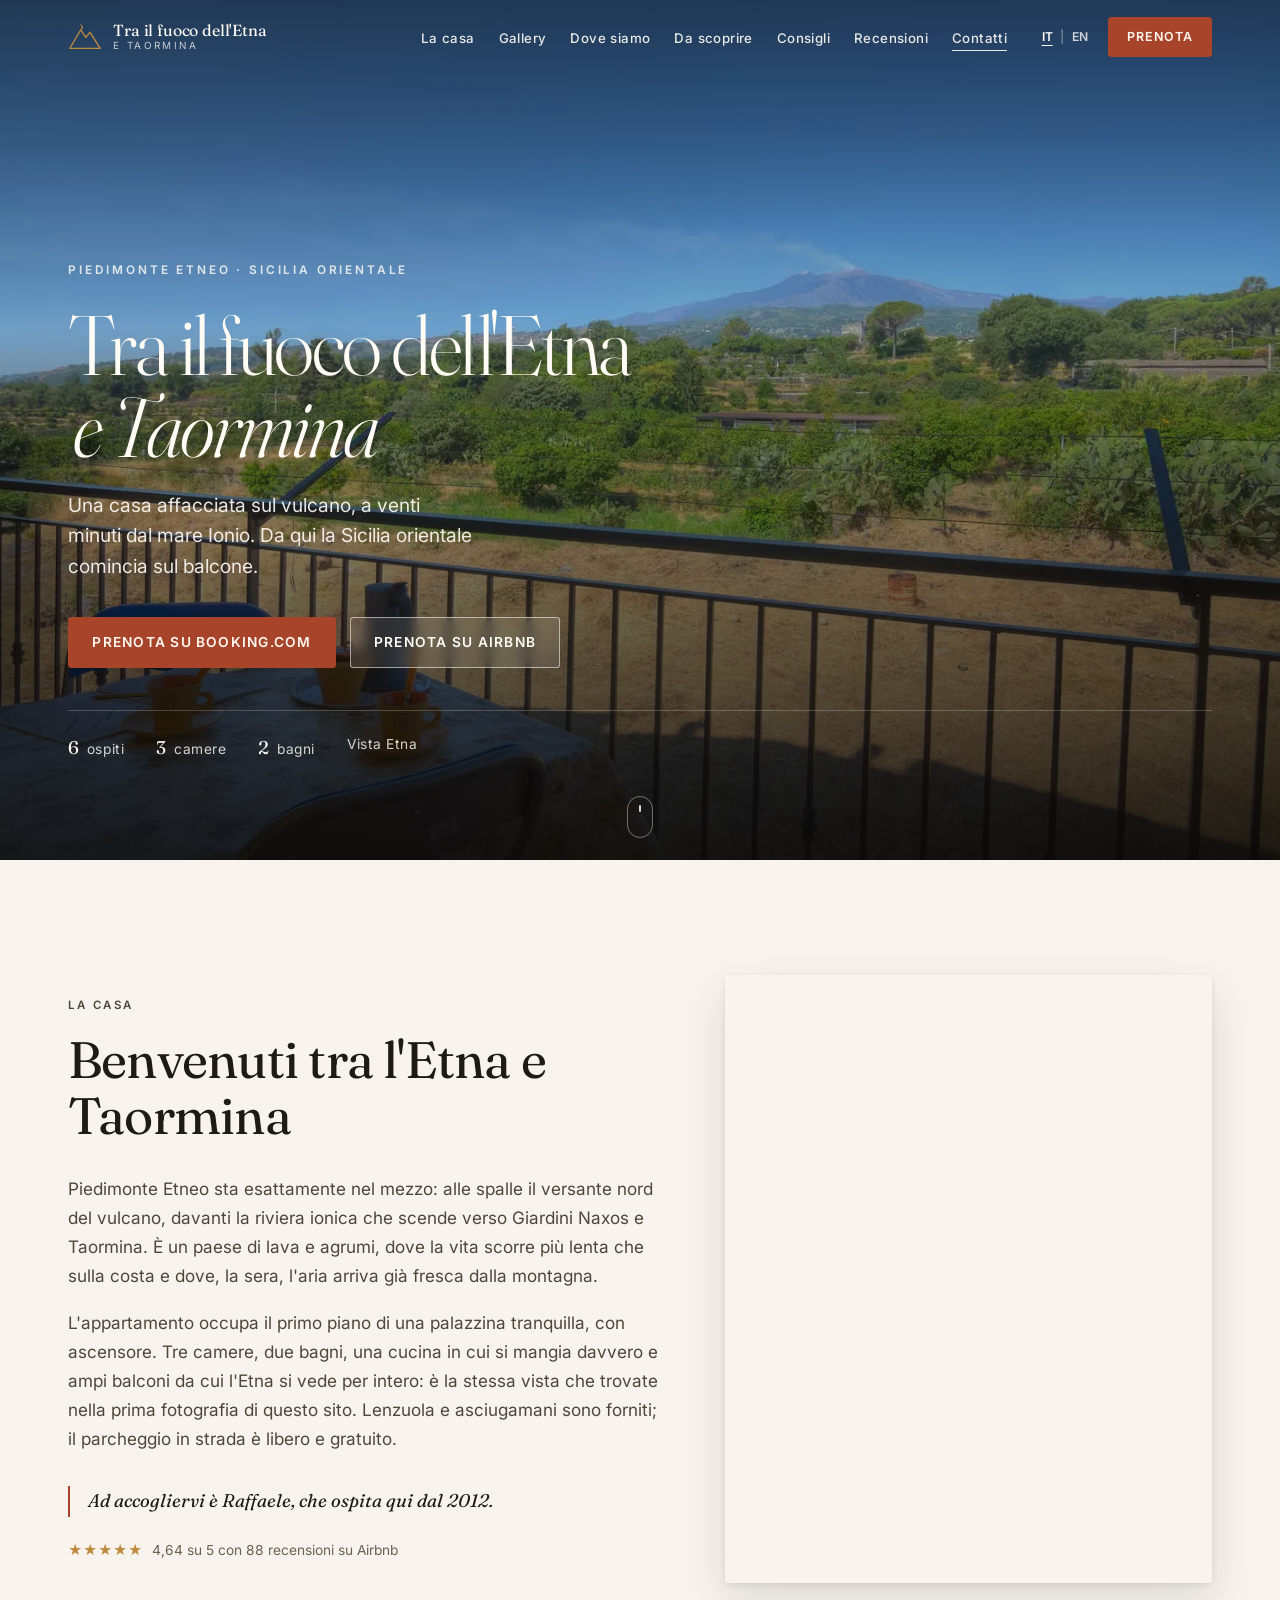
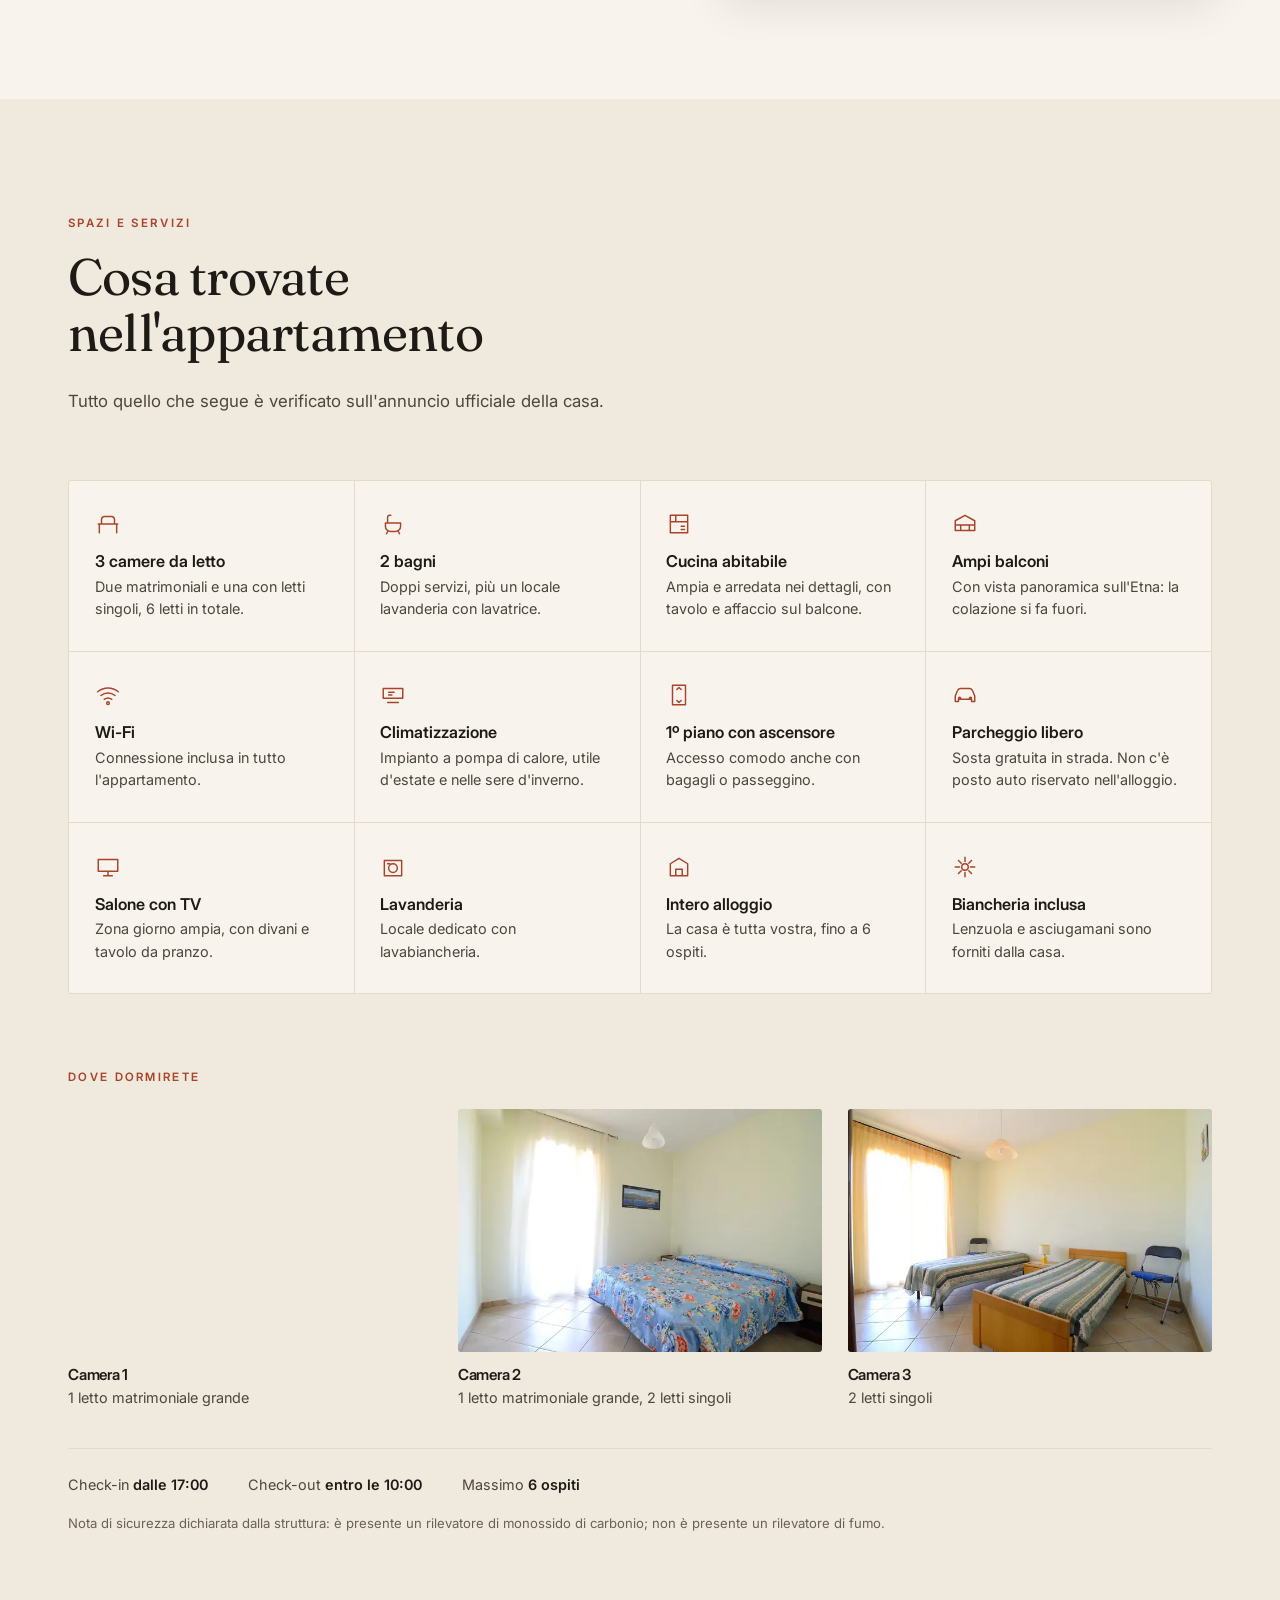
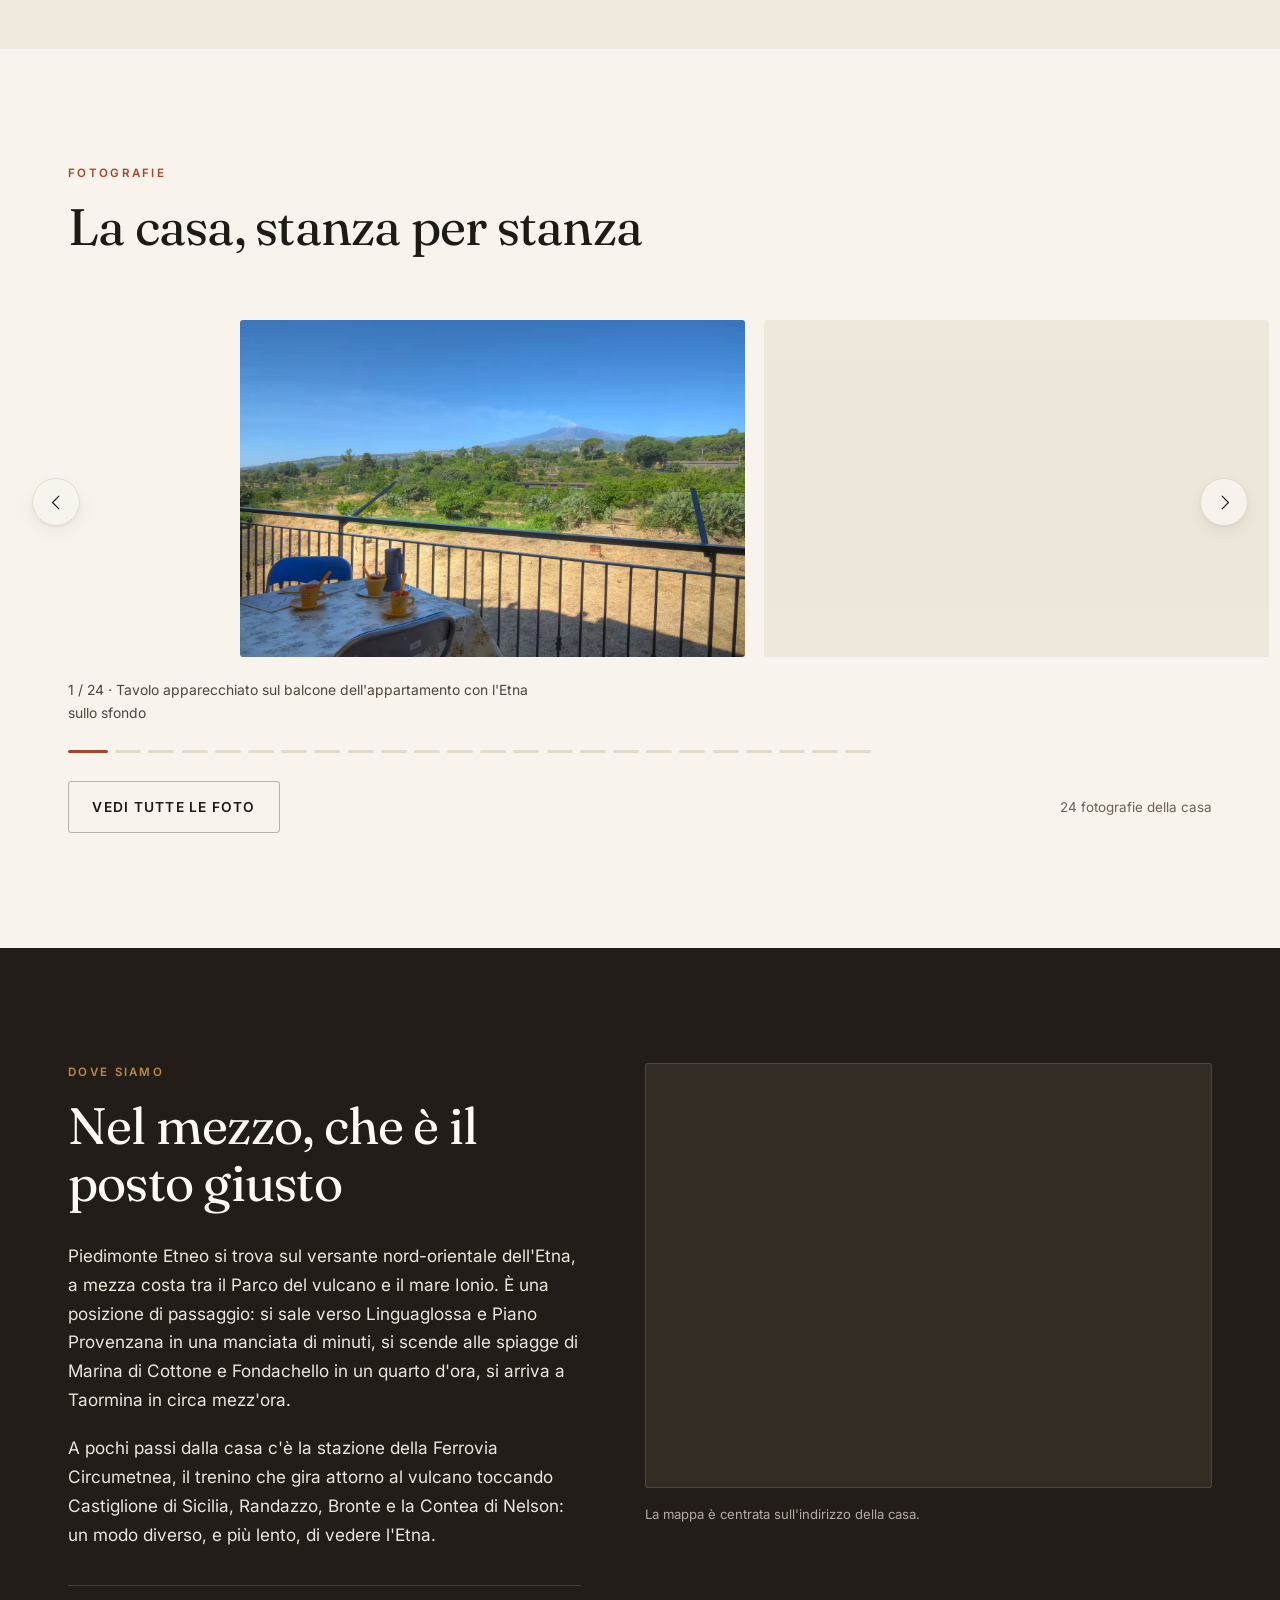
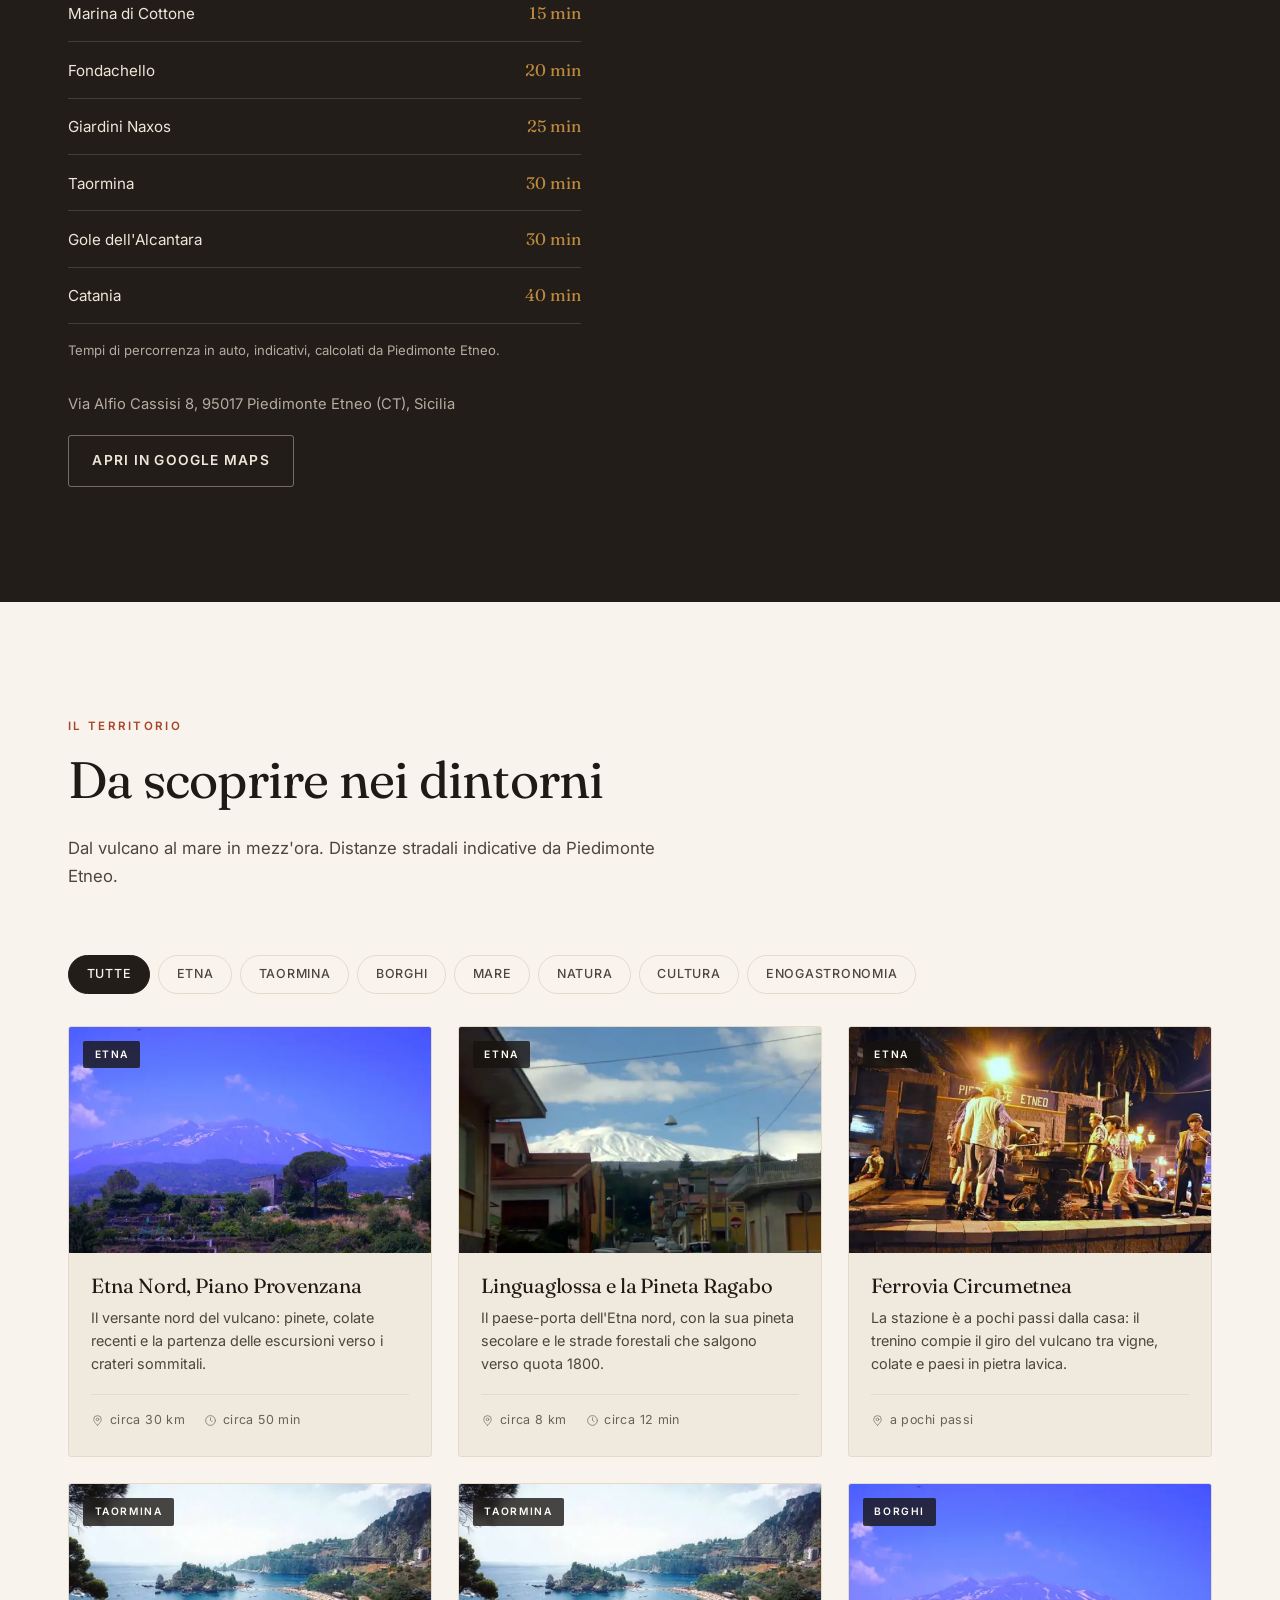
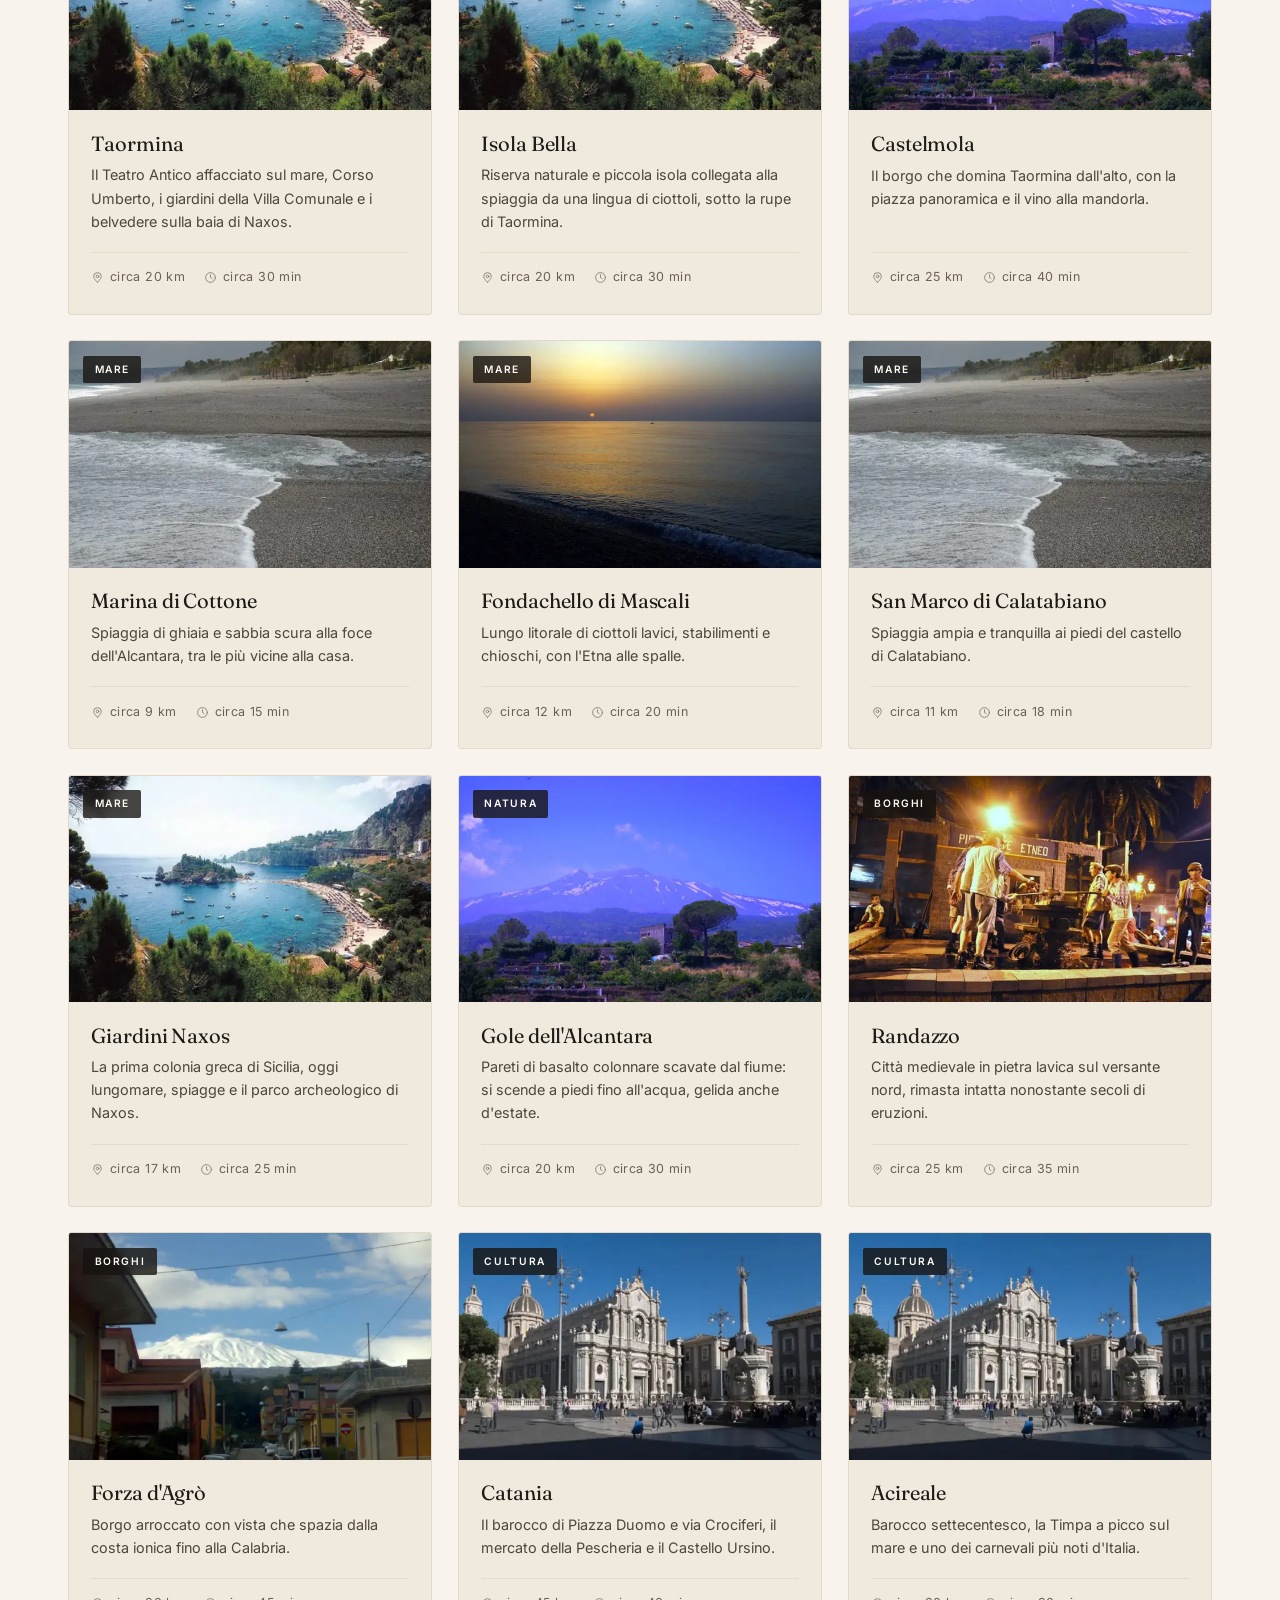
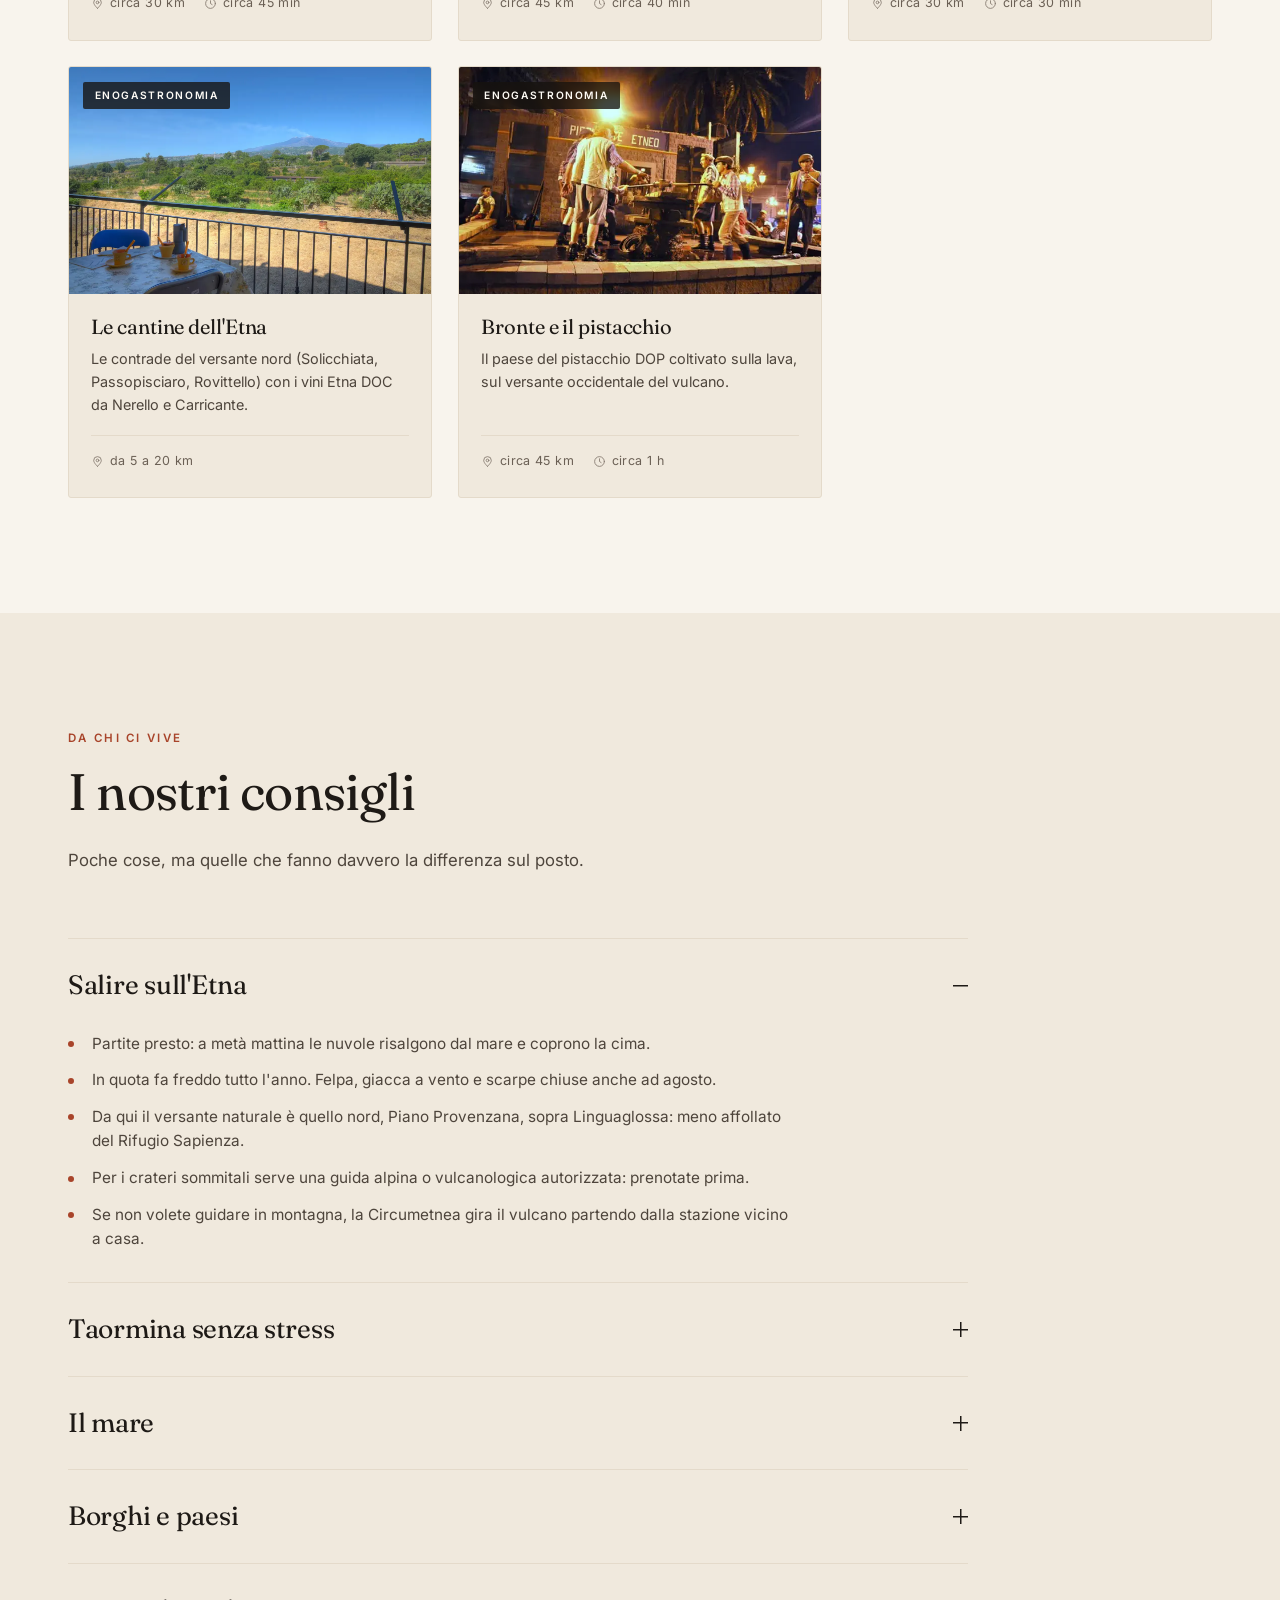
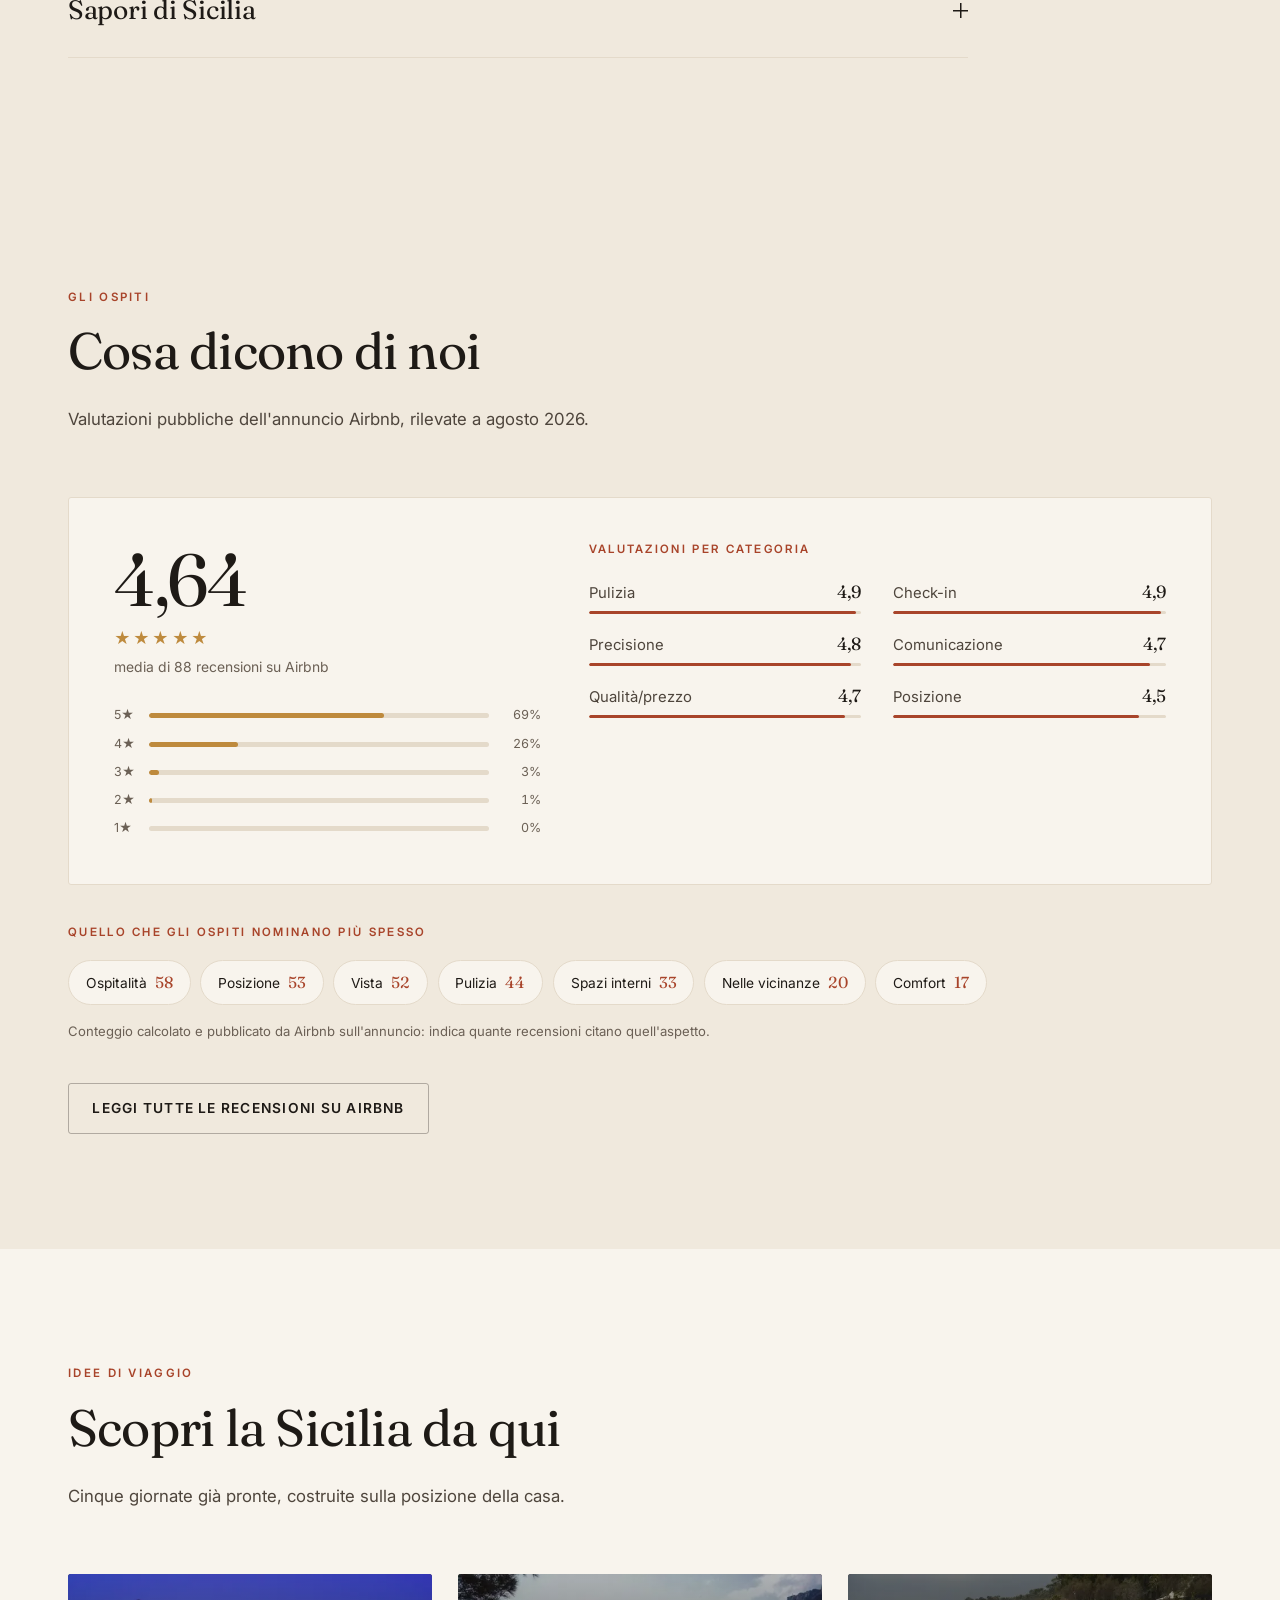
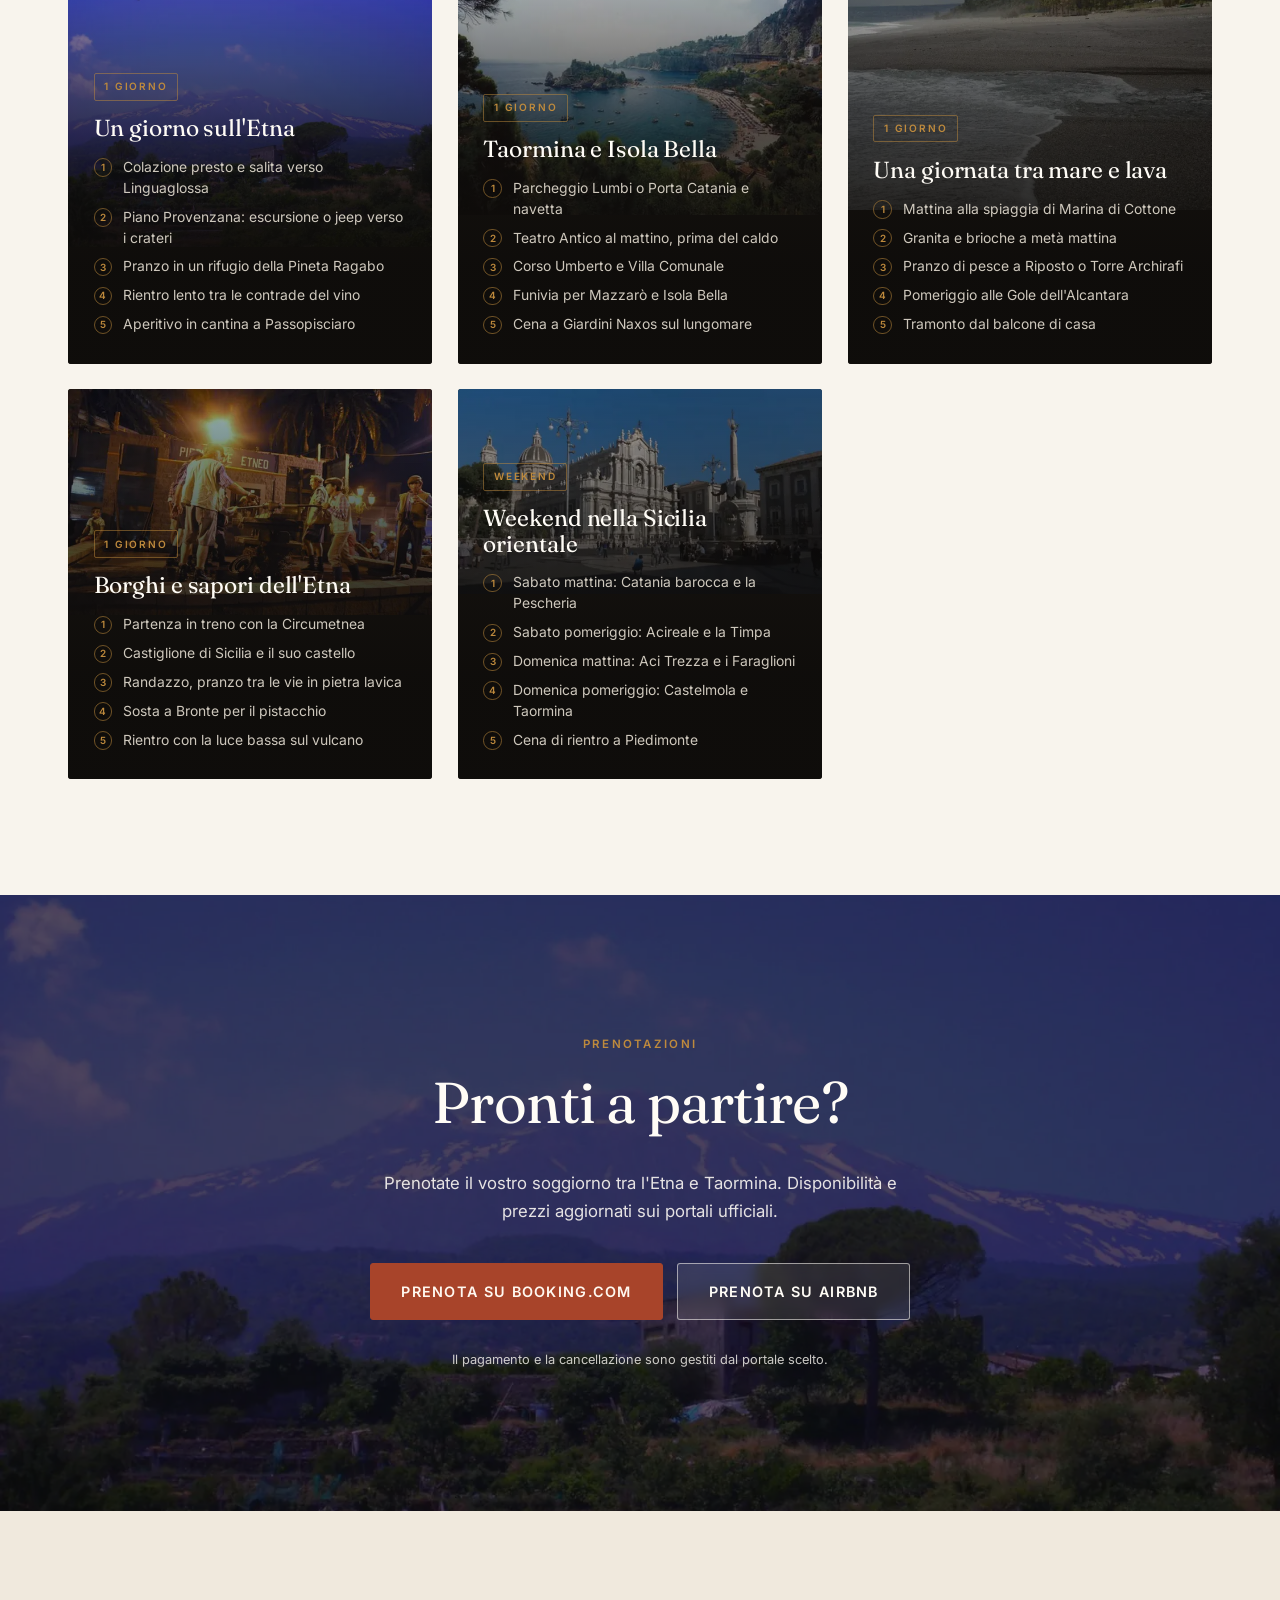
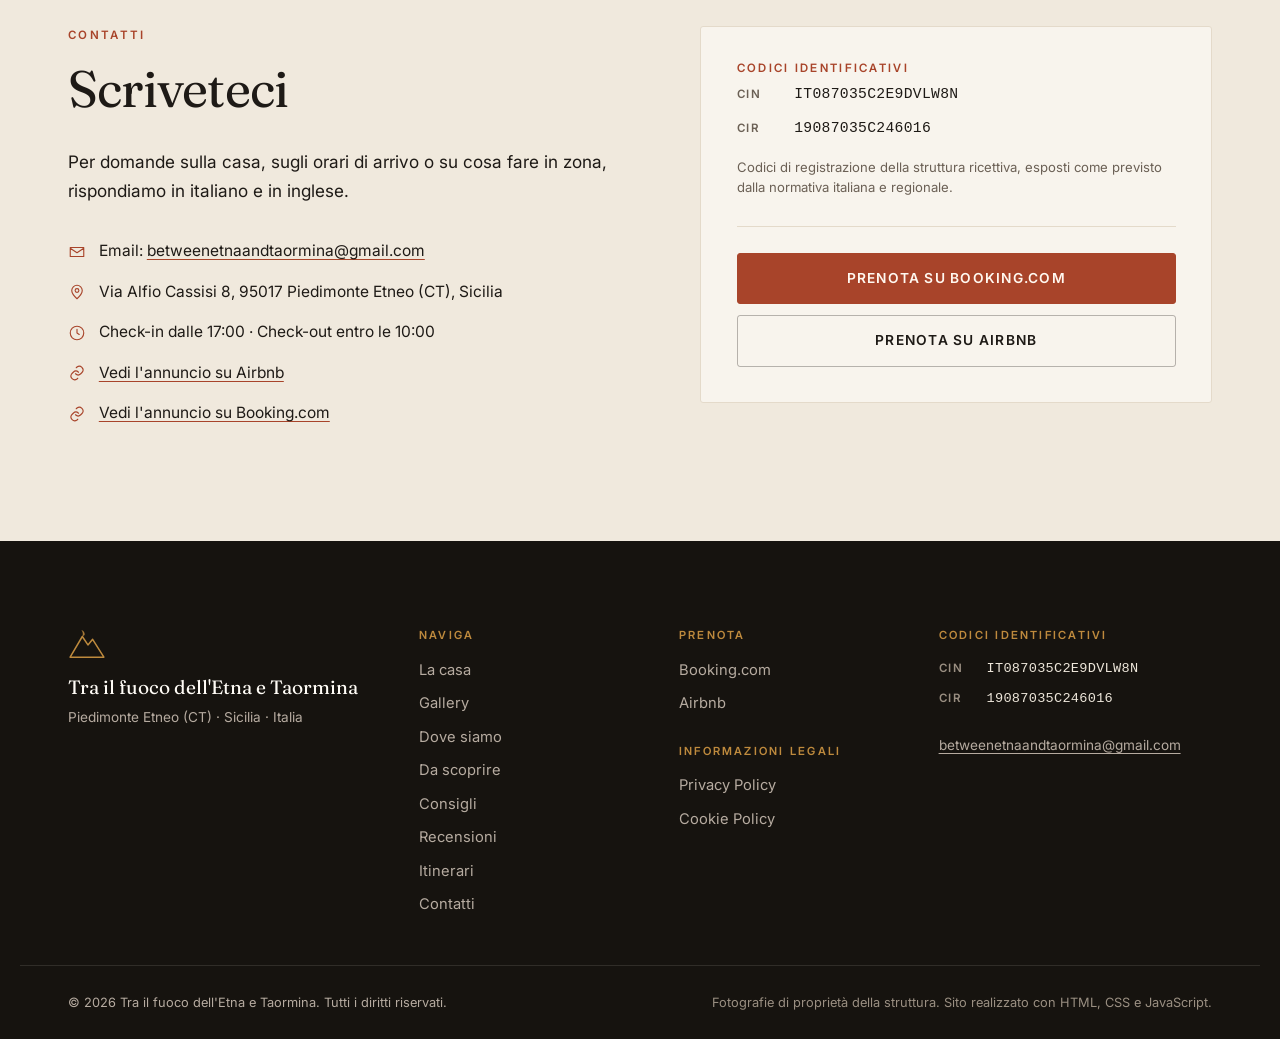
==== index.html @ dd9f7d88 "Primo caricamento del sito" ====
<!DOCTYPE html>
<html lang="it">
<head>
<meta charset="utf-8">
<meta name="viewport" content="width=device-width, initial-scale=1, viewport-fit=cover">

<title>Tra il fuoco dell'Etna e Taormina | Casa vacanze a Piedimonte Etneo, Sicilia</title>
<meta name="description" content="Appartamento per 6 ospiti a Piedimonte Etneo, tra l'Etna e Taormina: 3 camere, 2 bagni, ampi balconi con vista sul vulcano. A pochi chilometri dalle spiagge ioniche e dal Parco dell'Etna.">
<link rel="canonical" href="https://nemoxis.github.io/betweenetnaandtaormina/">
<meta name="theme-color" content="#1B1917">
<meta name="robots" content="index, follow, max-image-preview:large">

<!-- Open Graph -->
<meta property="og:type" content="website">
<meta property="og:locale" content="it_IT">
<meta property="og:locale:alternate" content="en_GB">
<meta property="og:site_name" content="Tra il fuoco dell'Etna e Taormina">
<meta property="og:title" content="Tra il fuoco dell'Etna e Taormina | Casa vacanze in Sicilia">
<meta property="og:description" content="Appartamento per 6 ospiti a Piedimonte Etneo, tra l'Etna e Taormina. Ampi balconi con vista sul vulcano, a pochi chilometri dal mare Ionio.">
<meta property="og:url" content="https://nemoxis.github.io/betweenetnaandtaormina/">
<meta property="og:image" content="https://nemoxis.github.io/betweenetnaandtaormina/assets/images/optimized/balcone-vista-etna-1440.jpg">
<meta property="og:image:width" content="1440">
<meta property="og:image:height" content="954">
<meta property="og:image:alt" content="Tavolo apparecchiato sul balcone della casa con l'Etna sullo sfondo">

<!-- Twitter -->
<meta name="twitter:card" content="summary_large_image">
<meta name="twitter:title" content="Tra il fuoco dell'Etna e Taormina | Casa vacanze in Sicilia">
<meta name="twitter:description" content="Appartamento per 6 ospiti a Piedimonte Etneo, tra l'Etna e Taormina.">
<meta name="twitter:image" content="https://nemoxis.github.io/betweenetnaandtaormina/assets/images/optimized/balcone-vista-etna-1440.jpg">

<link rel="icon" href="assets/icons/favicon.svg" type="image/svg+xml">
<link rel="apple-touch-icon" href="assets/icons/favicon.svg">

<!-- Tipografia -->
<link rel="preconnect" href="https://fonts.googleapis.com">
<link rel="preconnect" href="https://fonts.gstatic.com" crossorigin>
<link rel="stylesheet" href="https://fonts.googleapis.com/css2?family=Fraunces:opsz,wght@9..144,300;9..144,400;9..144,600&family=Inter:wght@300;400;500;600&display=swap" media="print" onload="this.media='all'">
<noscript><link rel="stylesheet" href="https://fonts.googleapis.com/css2?family=Fraunces:opsz,wght@9..144,300;9..144,400;9..144,600&family=Inter:wght@300;400;500;600&display=swap"></noscript>

<link rel="stylesheet" href="css/style.css">

<!-- Immagine hero: caricata per prima, mai in lazy -->
<link rel="preload" as="image"
      href="assets/images/optimized/balcone-vista-etna-1440.webp"
      imagesrcset="assets/images/optimized/balcone-vista-etna-640.webp 640w,
                   assets/images/optimized/balcone-vista-etna-1024.webp 1024w,
                   assets/images/optimized/balcone-vista-etna-1440.webp 1440w"
      imagesizes="100vw" fetchpriority="high">

<!-- Dati strutturati: solo informazioni verificate sull'annuncio ufficiale.
     Se cambi dominio, aggiorna gli URL assoluti qui sotto, il canonical,
     i meta Open Graph, robots.txt e sitemap.xml. -->
<script type="application/ld+json">
{
  "@context": "https://schema.org",
  "@type": "VacationRental",
  "name": "Tra il fuoco dell'Etna e Taormina",
  "description": "Appartamento indipendente al primo piano con ascensore a Piedimonte Etneo, in Sicilia orientale. Tre camere da letto, due bagni, cucina abitabile, lavanderia e ampi balconi con vista sull'Etna. Fino a 6 ospiti.",
  "url": "https://nemoxis.github.io/betweenetnaandtaormina/",
  "identifier": "IT087035C2E9DVLW8N",
  "image": [
    "https://nemoxis.github.io/betweenetnaandtaormina/assets/images/optimized/balcone-vista-etna-1440.jpg",
    "https://nemoxis.github.io/betweenetnaandtaormina/assets/images/optimized/soggiorno-balcone-1440.jpg",
    "https://nemoxis.github.io/betweenetnaandtaormina/assets/images/optimized/cucina-vista-etna-1440.jpg",
    "https://nemoxis.github.io/betweenetnaandtaormina/assets/images/optimized/camera-1-matrimoniale-1440.jpg"
  ],
  "address": {
    "@type": "PostalAddress",
    "streetAddress": "Via Alfio Cassisi 8",
    "addressLocality": "Piedimonte Etneo",
    "postalCode": "95017",
    "addressRegion": "Sicilia",
    "addressCountry": "IT"
  },
  "containedInPlace": { "@type": "Place", "name": "Piedimonte Etneo, Città metropolitana di Catania, Sicilia" },
  "numberOfRooms": 3,
  "numberOfBedrooms": 3,
  "numberOfBathroomsTotal": 2,
  "occupancy": { "@type": "QuantitativeValue", "maxValue": 6, "unitCode": "C62" },
  "petsAllowed": false,
  "amenityFeature": [
    { "@type": "LocationFeatureSpecification", "name": "Wi-Fi", "value": true },
    { "@type": "LocationFeatureSpecification", "name": "Cucina", "value": true },
    { "@type": "LocationFeatureSpecification", "name": "Aria condizionata", "value": true },
    { "@type": "LocationFeatureSpecification", "name": "Lavatrice", "value": true },
    { "@type": "LocationFeatureSpecification", "name": "Ascensore", "value": true },
    { "@type": "LocationFeatureSpecification", "name": "Televisione", "value": true },
    { "@type": "LocationFeatureSpecification", "name": "Parcheggio gratuito in strada", "value": true },
    { "@type": "LocationFeatureSpecification", "name": "Balcone", "value": true }
  ],
  "checkinTime": "17:00",
  "checkoutTime": "10:00",
  "potentialAction": {
    "@type": "ReserveAction",
    "target": {
      "@type": "EntryPoint",
      "urlTemplate": "https://www.airbnb.it/rooms/540027",
      "actionPlatform": ["https://schema.org/DesktopWebPlatform","https://schema.org/MobileWebPlatform"]
    }
  }
}
</script>
</head>

<body>
<a class="skip-link" href="#contenuto" data-i18n="skip">Vai al contenuto</a>

<!-- ══════════════════════════════════════════════════════════ HEADER ══ -->
<header class="site-header" id="header">
  <div class="wrap header-inner">

    <a class="brand" href="#top" aria-label="Tra il fuoco dell'Etna e Taormina, vai all'inizio">
      <svg class="brand-mark" viewBox="0 0 40 32" aria-hidden="true" focusable="false">
        <path d="M2 30 L15 8 L21 17 L26 11 L38 30 Z" fill="none" stroke="currentColor" stroke-width="1.6" stroke-linejoin="round"/>
        <path d="M15 8 q1.5 -4 -1 -7 q4 1.5 3.5 5.5" fill="currentColor" opacity=".85"/>
      </svg>
      <span class="brand-text">
        <span class="brand-line1">Tra il fuoco dell'Etna</span>
        <span class="brand-line2">e Taormina</span>
      </span>
    </a>

    <nav class="nav" id="nav" aria-label="Navigazione principale">
      <ul class="nav-list">
        <li><a href="#casa"      data-i18n="nav.casa">La casa</a></li>
        <li><a href="#gallery"   data-i18n="nav.gallery">Gallery</a></li>
        <li><a href="#dove"      data-i18n="nav.dove">Dove siamo</a></li>
        <li><a href="#scoprire"  data-i18n="nav.scoprire">Da scoprire</a></li>
        <li><a href="#consigli"   data-i18n="nav.consigli">Consigli</a></li>
        <li><a href="#recensioni" data-i18n="nav.recensioni">Recensioni</a></li>
        <!-- Sul menu a tendina del telefono c'è spazio: qui compare anche
             "Itinerari", che sulla barra orizzontale resterebbe troppo stretta. -->
        <li class="nav-extra"><a href="#itinerari" data-i18n="nav.itinerari">Itinerari</a></li>
        <li><a href="#contatti"   data-i18n="nav.contatti">Contatti</a></li>
      </ul>

      <div class="nav-tools">
        <div class="lang" role="group" aria-label="Lingua / Language">
          <button type="button" class="lang-btn is-active" data-lang="it" aria-pressed="true">IT</button>
          <span class="lang-sep" aria-hidden="true">|</span>
          <button type="button" class="lang-btn" data-lang="en" aria-pressed="false">EN</button>
        </div>
        <button type="button" class="btn btn-solid btn-book js-book" data-i18n="cta.prenota">Prenota</button>
      </div>
    </nav>

    <button type="button" class="burger" id="burger" aria-expanded="false" aria-controls="nav">
      <span class="burger-box" aria-hidden="true"><span></span><span></span><span></span></span>
      <span class="sr-only" data-i18n="nav.menu">Apri il menu</span>
    </button>

  </div>
</header>

<main id="contenuto">

<!-- ════════════════════════════════════════════════════════════ HERO ══ -->
<section class="hero" id="top">
  <picture class="hero-media">
    <source type="image/webp"
            srcset="assets/images/optimized/balcone-vista-etna-640.webp 640w,
                    assets/images/optimized/balcone-vista-etna-1024.webp 1024w,
                    assets/images/optimized/balcone-vista-etna-1440.webp 1440w"
            sizes="100vw">
    <img src="assets/images/optimized/balcone-vista-etna-1440.jpg"
         srcset="assets/images/optimized/balcone-vista-etna-640.jpg 640w,
                 assets/images/optimized/balcone-vista-etna-1024.jpg 1024w,
                 assets/images/optimized/balcone-vista-etna-1440.jpg 1440w"
         sizes="100vw" width="1440" height="954" fetchpriority="high" decoding="async"
         alt="Tavolo apparecchiato sul balcone della casa, con la campagna etnea e il cono dell'Etna sullo sfondo">
  </picture>

  <div class="hero-inner wrap">
    <p class="hero-kicker" data-i18n="hero.kicker">Piedimonte Etneo · Sicilia orientale</p>
    <h1 class="hero-title">
      <span class="hero-title-1">Tra il fuoco dell'Etna</span>
      <span class="hero-title-2">e Taormina</span>
    </h1>
    <p class="hero-sub" data-i18n="hero.sub">
      Una casa affacciata sul vulcano, a venti minuti dal mare Ionio.
      Da qui la Sicilia orientale comincia sul balcone.
    </p>

    <div class="hero-actions">
      <a class="btn btn-solid" href="https://www.booking.com/searchresults.it.html?aid=356980&amp;redirected=1&amp;city=-124697&amp;highlighted_hotels=14618275"
         target="_blank" rel="noopener noreferrer" data-i18n="cta.booking">Prenota su Booking.com</a>
      <a class="btn btn-ghost" href="https://www.airbnb.it/rooms/540027"
         target="_blank" rel="noopener noreferrer" data-i18n="cta.airbnb">Prenota su Airbnb</a>
    </div>

    <ul class="hero-facts">
      <li><strong>6</strong> <span data-i18n="facts.ospiti">ospiti</span></li>
      <li><strong>3</strong> <span data-i18n="facts.camere">camere</span></li>
      <li><strong>2</strong> <span data-i18n="facts.bagni">bagni</span></li>
      <li data-i18n="facts.vista">Vista Etna</li>
    </ul>
  </div>

  <a class="hero-scroll" href="#intro" aria-label="Scorri alla presentazione della casa">
    <span aria-hidden="true"></span>
  </a>
</section>

<!-- ═══════════════════════════════════════════════════════════ INTRO ══ -->
<section class="section intro" id="intro">
  <div class="wrap grid-intro">
    <div class="intro-text">
      <p class="eyebrow" data-i18n="intro.eyebrow">La casa</p>
      <h2 data-i18n="intro.h">Benvenuti tra l'Etna e Taormina</h2>
      <p data-i18n="intro.p1">
        Piedimonte Etneo sta esattamente nel mezzo: alle spalle il versante nord del
        vulcano, davanti la riviera ionica che scende verso Giardini Naxos e Taormina.
        È un paese di lava e agrumi, dove la vita scorre più lenta che sulla costa e
        dove, la sera, l'aria arriva già fresca dalla montagna.
      </p>
      <p data-i18n="intro.p2">
        L'appartamento occupa il primo piano di una palazzina tranquilla, con ascensore.
        Tre camere, due bagni, una cucina in cui si mangia davvero e ampi balconi da cui
        l'Etna si vede per intero: è la stessa vista che trovate nella prima fotografia
        di questo sito. Lenzuola e asciugamani sono forniti; il parcheggio in strada è
        libero e gratuito.
      </p>
      <p class="intro-host" id="hostLine">
        Ad accogliervi è Raffaele, che ospita qui dal 2012.
      </p>
      <p class="rating-line" id="ratingLine" hidden></p>
    </div>

    <figure class="intro-figure">
      <picture>
        <source type="image/webp" srcset="assets/images/optimized/soggiorno-balcone-640.webp 640w, assets/images/optimized/soggiorno-balcone-1024.webp 1024w" sizes="(min-width:900px) 42vw, 90vw">
        <img src="assets/images/optimized/soggiorno-balcone-1024.jpg"
             srcset="assets/images/optimized/soggiorno-balcone-640.jpg 640w, assets/images/optimized/soggiorno-balcone-1024.jpg 1024w"
             sizes="(min-width:900px) 42vw, 90vw" width="1024" height="678" loading="lazy" decoding="async"
             alt="Soggiorno luminoso con divani e porta finestra aperta sul balcone">
      </picture>
    </figure>
  </div>
</section>

<!-- ════════════════════════════════════════════════════════ LA CASA ══ -->
<section class="section section-alt" id="casa">
  <div class="wrap">
    <header class="section-head">
      <p class="eyebrow" data-i18n="casa.eyebrow">Spazi e servizi</p>
      <h2 data-i18n="casa.h">Cosa trovate nell'appartamento</h2>
      <p class="section-lead" data-i18n="casa.lead">
        Tutto quello che segue è verificato sull'annuncio ufficiale della casa.
      </p>
    </header>

    <ul class="features" role="list">
      <li class="feature">
        <svg viewBox="0 0 24 24" aria-hidden="true"><path d="M4 20v-8m16 8v-8M3 12h18M6 12V8a3 3 0 0 1 3-3h6a3 3 0 0 1 3 3v4"/></svg>
        <h3 data-i18n="f.camere.t">3 camere da letto</h3>
        <p data-i18n="f.camere.d">Due matrimoniali e una con letti singoli, 6 letti in totale.</p>
      </li>
      <li class="feature">
        <svg viewBox="0 0 24 24" aria-hidden="true"><path d="M5 11h14v3a5 5 0 0 1-5 5h-4a5 5 0 0 1-5-5v-3ZM7 11V6a2 2 0 0 1 2-2h1M17 19l1 2M7 19l-1 2"/></svg>
        <h3 data-i18n="f.bagni.t">2 bagni</h3>
        <p data-i18n="f.bagni.d">Doppi servizi, più un locale lavanderia con lavatrice.</p>
      </li>
      <li class="feature">
        <svg viewBox="0 0 24 24" aria-hidden="true"><path d="M4 4h16v16H4zM4 10h16M9 4v6M14 14h3M14 17h3"/></svg>
        <h3 data-i18n="f.cucina.t">Cucina abitabile</h3>
        <p data-i18n="f.cucina.d">Ampia e arredata nei dettagli, con tavolo e affaccio sul balcone.</p>
      </li>
      <li class="feature">
        <svg viewBox="0 0 24 24" aria-hidden="true"><path d="M3 18h18M3 18V9l9-5 9 5v9M8 18v-5h8v5M3 13h18"/></svg>
        <h3 data-i18n="f.balconi.t">Ampi balconi</h3>
        <p data-i18n="f.balconi.d">Con vista panoramica sull'Etna: la colazione si fa fuori.</p>
      </li>
      <li class="feature">
        <svg viewBox="0 0 24 24" aria-hidden="true"><path d="M2.5 9a15 15 0 0 1 19 0M5.5 12.5a10.5 10.5 0 0 1 13 0M8.5 16a6 6 0 0 1 7 0"/><circle cx="12" cy="19.5" r="1.2"/></svg>
        <h3 data-i18n="f.wifi.t">Wi-Fi</h3>
        <p data-i18n="f.wifi.d">Connessione inclusa in tutto l'appartamento.</p>
      </li>
      <li class="feature">
        <svg viewBox="0 0 24 24" aria-hidden="true"><path d="M3 6h18v9H3zM7 19h10M8 9.5h5M8 12h3"/></svg>
        <h3 data-i18n="f.clima.t">Climatizzazione</h3>
        <p data-i18n="f.clima.d">Impianto a pompa di calore, utile d'estate e nelle sere d'inverno.</p>
      </li>
      <li class="feature">
        <svg viewBox="0 0 24 24" aria-hidden="true"><path d="M6 3h12v18H6zM10 7l2-2 2 2M10 17l2 2 2-2"/></svg>
        <h3 data-i18n="f.ascensore.t">1º piano con ascensore</h3>
        <p data-i18n="f.ascensore.d">Accesso comodo anche con bagagli o passeggino.</p>
      </li>
      <li class="feature">
        <svg viewBox="0 0 24 24" aria-hidden="true"><path d="M3 13l2-5a3 3 0 0 1 3-2h8a3 3 0 0 1 3 2l2 5v5h-3v-2H6v2H3z"/><circle cx="7" cy="15" r="1"/><circle cx="17" cy="15" r="1"/></svg>
        <h3 data-i18n="f.parcheggio.t">Parcheggio libero</h3>
        <p data-i18n="f.parcheggio.d">Sosta gratuita in strada. Non c'è posto auto riservato nell'alloggio.</p>
      </li>
      <li class="feature">
        <svg viewBox="0 0 24 24" aria-hidden="true"><path d="M3 5h18v11H3zM8 20h8M12 16v4"/></svg>
        <h3 data-i18n="f.tv.t">Salone con TV</h3>
        <p data-i18n="f.tv.d">Zona giorno ampia, con divani e tavolo da pranzo.</p>
      </li>
      <li class="feature">
        <svg viewBox="0 0 24 24" aria-hidden="true"><path d="M4 6h16v14H4z"/><circle cx="12" cy="13" r="4"/><path d="M7 9h2"/></svg>
        <h3 data-i18n="f.lavatrice.t">Lavanderia</h3>
        <p data-i18n="f.lavatrice.d">Locale dedicato con lavabiancheria.</p>
      </li>
      <li class="feature">
        <svg viewBox="0 0 24 24" aria-hidden="true"><path d="M4 20V9l8-5 8 5v11zM9 20v-6h6v6"/></svg>
        <h3 data-i18n="f.intero.t">Intero alloggio</h3>
        <p data-i18n="f.intero.d">La casa è tutta vostra, fino a 6 ospiti.</p>
      </li>
      <li class="feature">
        <svg viewBox="0 0 24 24" aria-hidden="true"><path d="M12 3v4M12 17v4M3 12h4M17 12h4M6 6l2.5 2.5M15.5 15.5 18 18M18 6l-2.5 2.5M8.5 15.5 6 18"/><circle cx="12" cy="12" r="3"/></svg>
        <h3 data-i18n="f.biancheria.t">Biancheria inclusa</h3>
        <p data-i18n="f.biancheria.d">Lenzuola e asciugamani sono forniti dalla casa.</p>
      </li>
    </ul>

    <div class="rooms">
      <h3 class="rooms-h" data-i18n="casa.dormire">Dove dormirete</h3>
      <div class="rooms-grid">
        <article class="room">
          <picture>
            <source type="image/webp" srcset="assets/images/optimized/camera-1-matrimoniale-640.webp 640w, assets/images/optimized/camera-1-matrimoniale-1024.webp 1024w" sizes="(min-width:800px) 30vw, 88vw">
            <img src="assets/images/optimized/camera-1-matrimoniale-1024.jpg" srcset="assets/images/optimized/camera-1-matrimoniale-640.jpg 640w, assets/images/optimized/camera-1-matrimoniale-1024.jpg 1024w" sizes="(min-width:800px) 30vw, 88vw" width="1024" height="678" loading="lazy" decoding="async" alt="Prima camera da letto matrimoniale con tende chiare">
          </picture>
          <h4 data-i18n="room.1.t">Camera 1</h4>
          <p data-i18n="room.1.d">1 letto matrimoniale grande</p>
        </article>
        <article class="room">
          <picture>
            <source type="image/webp" srcset="assets/images/optimized/camera-2-matrimoniale-640.webp 640w, assets/images/optimized/camera-2-matrimoniale-1024.webp 1024w" sizes="(min-width:800px) 30vw, 88vw">
            <img src="assets/images/optimized/camera-2-matrimoniale-1024.jpg" srcset="assets/images/optimized/camera-2-matrimoniale-640.jpg 640w, assets/images/optimized/camera-2-matrimoniale-1024.jpg 1024w" sizes="(min-width:800px) 30vw, 88vw" width="1024" height="678" loading="lazy" decoding="async" alt="Seconda camera da letto matrimoniale con grande finestra">
          </picture>
          <h4 data-i18n="room.2.t">Camera 2</h4>
          <p data-i18n="room.2.d">1 letto matrimoniale grande, 2 letti singoli</p>
        </article>
        <article class="room">
          <picture>
            <source type="image/webp" srcset="assets/images/optimized/camera-3-letti-singoli-640.webp 640w, assets/images/optimized/camera-3-letti-singoli-1024.webp 1024w" sizes="(min-width:800px) 30vw, 88vw">
            <img src="assets/images/optimized/camera-3-letti-singoli-1024.jpg" srcset="assets/images/optimized/camera-3-letti-singoli-640.jpg 640w, assets/images/optimized/camera-3-letti-singoli-1024.jpg 1024w" sizes="(min-width:800px) 30vw, 88vw" width="1024" height="678" loading="lazy" decoding="async" alt="Terza camera con due letti singoli">
          </picture>
          <h4 data-i18n="room.3.t">Camera 3</h4>
          <p data-i18n="room.3.d">2 letti singoli</p>
        </article>
      </div>

      <ul class="stay-notes" role="list">
        <li><span data-i18n="stay.checkin">Check-in</span> <strong>dalle 17:00</strong></li>
        <li><span data-i18n="stay.checkout">Check-out</span> <strong>entro le 10:00</strong></li>
        <li><span data-i18n="stay.max">Massimo</span> <strong>6 <span data-i18n="facts.ospiti">ospiti</span></strong></li>
      </ul>
      <p class="micro-note" data-i18n="casa.nota">
        Nota di sicurezza dichiarata dalla struttura: è presente un rilevatore di monossido
        di carbonio; non è presente un rilevatore di fumo.
      </p>
    </div>
  </div>
</section>

<!-- ═════════════════════════════════════════════════════════ GALLERY ══ -->
<section class="section" id="gallery">
  <div class="wrap">
    <header class="section-head">
      <p class="eyebrow" data-i18n="gal.eyebrow">Fotografie</p>
      <h2 data-i18n="gal.h">La casa, stanza per stanza</h2>
    </header>
  </div>

  <!-- carosello -->
  <div class="carousel" id="carousel" role="group" aria-roledescription="carosello" aria-label="Fotografie dell'appartamento">
    <div class="carousel-viewport" id="carViewport" tabindex="0" aria-live="polite">
      <ul class="carousel-track" id="carTrack" role="list"><!-- generato da main.js --></ul>
    </div>

    <button type="button" class="car-nav car-prev" id="carPrev">
      <svg viewBox="0 0 24 24" aria-hidden="true"><path d="M15 4 7 12l8 8"/></svg>
      <span class="sr-only" data-i18n="gal.prev">Foto precedente</span>
    </button>
    <button type="button" class="car-nav car-next" id="carNext">
      <svg viewBox="0 0 24 24" aria-hidden="true"><path d="M9 4l8 8-8 8"/></svg>
      <span class="sr-only" data-i18n="gal.next">Foto successiva</span>
    </button>

    <div class="car-bar wrap">
      <p class="car-caption" id="carCaption"></p>
      <div class="car-dots" id="carDots" role="tablist" aria-label="Scegli la fotografia"></div>
    </div>
  </div>

  <div class="wrap gal-actions">
    <button type="button" class="btn btn-outline" id="openAll" aria-expanded="false" aria-controls="galGrid" data-i18n="gal.all">Vedi tutte le foto</button>
    <p class="gal-count" id="galCount"></p>
  </div>

  <!-- griglia completa -->
  <div class="wrap gal-full" id="galGrid" hidden>
    <div class="gal-filters" role="tablist" aria-label="Filtra le fotografie" id="galFilters"></div>
    <div class="masonry" id="masonry"><!-- generato da main.js --></div>
  </div>
</section>

<!-- ══════════════════════════════════════════════════════ DOVE SIAMO ══ -->
<section class="section section-dark" id="dove">
  <div class="wrap grid-dove">
    <div class="dove-text">
      <p class="eyebrow" data-i18n="dove.eyebrow">Dove siamo</p>
      <h2 data-i18n="dove.h">Nel mezzo, che è il posto giusto</h2>
      <p data-i18n="dove.p1">
        Piedimonte Etneo si trova sul versante nord-orientale dell'Etna, a mezza costa
        tra il Parco del vulcano e il mare Ionio. È una posizione di passaggio: si sale
        verso Linguaglossa e Piano Provenzana in una manciata di minuti, si scende alle
        spiagge di Marina di Cottone e Fondachello in un quarto d'ora, si arriva a
        Taormina in circa mezz'ora.
      </p>
      <p data-i18n="dove.p2">
        A pochi passi dalla casa c'è la stazione della Ferrovia Circumetnea, il trenino
        che gira attorno al vulcano toccando Castiglione di Sicilia, Randazzo, Bronte e
        la Contea di Nelson: un modo diverso, e più lento, di vedere l'Etna.
      </p>

      <ul class="dist-list" role="list">
        <li><span>Marina di Cottone</span><b data-i18n="d.15">15 min</b></li>
        <li><span>Fondachello</span><b data-i18n="d.20">20 min</b></li>
        <li><span>Giardini Naxos</span><b data-i18n="d.25">25 min</b></li>
        <li><span>Taormina</span><b data-i18n="d.30">30 min</b></li>
        <li><span>Gole dell'Alcantara</span><b data-i18n="d.30b">30 min</b></li>
        <li><span>Catania</span><b data-i18n="d.40">40 min</b></li>
      </ul>
      <p class="micro-note" data-i18n="dove.nota">
        Tempi di percorrenza in auto, indicativi, calcolati da Piedimonte Etneo.
      </p>

      <p class="addr" id="addrLine"></p>
      <a class="btn btn-outline btn-light" id="mapsLink" href="#" target="_blank" rel="noopener noreferrer" data-i18n="dove.apri">Apri in Google Maps</a>
    </div>

    <div class="dove-map">
      <!-- La mappa viene inserita da main.js all'apertura della pagina. -->
      <div class="map-frame" id="mapFrame"></div>
      <p class="micro-note" id="mapNote"></p>
    </div>
  </div>
</section>

<!-- ═══════════════════════════════════════════════════════ SCOPRIRE ══ -->
<section class="section" id="scoprire">
  <div class="wrap">
    <header class="section-head">
      <p class="eyebrow" data-i18n="poi.eyebrow">Il territorio</p>
      <h2 data-i18n="poi.h">Da scoprire nei dintorni</h2>
      <p class="section-lead" data-i18n="poi.lead">
        Dal vulcano al mare in mezz'ora. Distanze stradali indicative da Piedimonte Etneo.
      </p>
    </header>

    <div class="poi-filters" role="tablist" aria-label="Filtra per categoria" id="poiFilters"></div>
    <div class="poi-grid" id="poiGrid"><!-- generato da main.js --></div>
  </div>
</section>

<!-- ═══════════════════════════════════════════════════════ CONSIGLI ══ -->
<section class="section section-alt" id="consigli">
  <div class="wrap">
    <header class="section-head">
      <p class="eyebrow" data-i18n="tips.eyebrow">Da chi ci vive</p>
      <h2 data-i18n="tips.h">I nostri consigli</h2>
      <p class="section-lead" data-i18n="tips.lead">
        Poche cose, ma quelle che fanno davvero la differenza sul posto.
      </p>
    </header>

    <div class="tips">
      <details class="tip" open>
        <summary><span data-i18n="tips.etna.t">Salire sull'Etna</span></summary>
        <div class="tip-body">
          <ul>
            <li data-i18n="tips.etna.1">Partite presto: a metà mattina le nuvole risalgono dal mare e coprono la cima.</li>
            <li data-i18n="tips.etna.2">In quota fa freddo tutto l'anno. Felpa, giacca a vento e scarpe chiuse anche ad agosto.</li>
            <li data-i18n="tips.etna.3">Da qui il versante naturale è quello nord, Piano Provenzana, sopra Linguaglossa: meno affollato del Rifugio Sapienza.</li>
            <li data-i18n="tips.etna.4">Per i crateri sommitali serve una guida alpina o vulcanologica autorizzata: prenotate prima.</li>
            <li data-i18n="tips.etna.5">Se non volete guidare in montagna, la Circumetnea gira il vulcano partendo dalla stazione vicino a casa.</li>
          </ul>
        </div>
      </details>

      <details class="tip">
        <summary><span data-i18n="tips.tao.t">Taormina senza stress</span></summary>
        <div class="tip-body">
          <ul>
            <li data-i18n="tips.tao.1">In centro non si parcheggia: usate i parcheggi Lumbi o Porta Catania e le navette.</li>
            <li data-i18n="tips.tao.2">Il Teatro Antico va visto appena apre o nell'ultima ora: la luce è migliore e la folla minore.</li>
            <li data-i18n="tips.tao.3">Dalla funivia si scende a Mazzarò e a Isola Bella in pochi minuti, evitando i tornanti.</li>
            <li data-i18n="tips.tao.4">Salite a Castelmola per il panorama: bastano venti minuti e cambia tutto.</li>
            <li data-i18n="tips.tao.5">D'estate la sera è più fresca e il corso è più bello: cenate tardi, come si fa qui.</li>
          </ul>
        </div>
      </details>

      <details class="tip">
        <summary><span data-i18n="tips.mare.t">Il mare</span></summary>
        <div class="tip-body">
          <ul>
            <li data-i18n="tips.mare.1">Le spiagge più vicine sono Marina di Cottone e Fondachello: ciottoli lavici scuri, acqua limpida, fondale che scende subito.</li>
            <li data-i18n="tips.mare.2">Portate scarpette da scoglio: la ghiaia scotta e il fondo è irregolare.</li>
            <li data-i18n="tips.mare.3">San Marco di Calatabiano è più ampia e tranquilla, buona con i bambini.</li>
            <li data-i18n="tips.mare.4">Isola Bella è bellissima ma piccola: andateci presto, i posti finiscono entro le dieci.</li>
            <li data-i18n="tips.mare.5">Il vento di levante alza le onde in poche ore: se soffia, spostatevi verso Naxos.</li>
          </ul>
        </div>
      </details>

      <details class="tip">
        <summary><span data-i18n="tips.borghi.t">Borghi e paesi</span></summary>
        <div class="tip-body">
          <ul>
            <li data-i18n="tips.borghi.1">Castiglione di Sicilia: castello normanno e vista sulla valle dell'Alcantara.</li>
            <li data-i18n="tips.borghi.2">Randazzo: la città nera, costruita interamente in pietra lavica.</li>
            <li data-i18n="tips.borghi.3">Forza d'Agrò: borgo a picco sul mare, con vista fino alla Calabria.</li>
            <li data-i18n="tips.borghi.4">Bronte: pistacchio DOP, raccolto solo negli anni dispari.</li>
            <li data-i18n="tips.borghi.5">Castelmola: piazzetta panoramica e vino alla mandorla, sopra Taormina.</li>
          </ul>
        </div>
      </details>

      <details class="tip">
        <summary><span data-i18n="tips.sapori.t">Sapori di Sicilia</span></summary>
        <div class="tip-body">
          <ul>
            <li data-i18n="tips.sapori.1">Granita e brioche col tuppo: è colazione, non merenda. Mandorla, gelso o limone.</li>
            <li data-i18n="tips.sapori.2">Qui si dice arancino, al maschile, e si mangia in piedi al bar.</li>
            <li data-i18n="tips.sapori.3">Pasta alla Norma: melanzane fritte, pomodoro, basilico e ricotta salata.</li>
            <li data-i18n="tips.sapori.4">Pesce azzurro fresco nei porti di Riposto e Giardini Naxos.</li>
            <li data-i18n="tips.sapori.5">Vini dell'Etna: Nerello Mascalese in rosso, Carricante in bianco, dalle contrade qui sopra.</li>
            <li data-i18n="tips.sapori.6">Pistacchio di Bronte e cannoli con ricotta di pecora: da comprare all'ultimo giorno.</li>
          </ul>
        </div>
      </details>
    </div>
  </div>
</section>

<!-- ══════════════════════════════════════════════════════ RECENSIONI ══ -->
<section class="section section-alt" id="recensioni" hidden>
  <div class="wrap">
    <header class="section-head">
      <p class="eyebrow" data-i18n="rev.eyebrow">Gli ospiti</p>
      <h2 data-i18n="rev.h">Cosa dicono di noi</h2>
      <p class="section-lead" id="revLead"></p>
    </header>

    <div class="rev-quotes" id="revQuotes"></div>

    <div class="rev-panel">
      <div class="rev-score">
        <p class="rev-big" id="revBig"></p>
        <p class="rev-stars" id="revStars" aria-hidden="true"></p>
        <p class="rev-count" id="revCount"></p>
        <ul class="rev-bars" id="revDist" role="list"></ul>
      </div>

      <div class="rev-cats">
        <h3 data-i18n="rev.cats">Valutazioni per categoria</h3>
        <ul class="rev-catlist" id="revCats" role="list"></ul>
      </div>
    </div>

    <div class="rev-themes">
      <h3 data-i18n="rev.themes">Quello che gli ospiti nominano più spesso</h3>
      <ul class="theme-list" id="revThemes" role="list"></ul>
      <p class="micro-note" data-i18n="rev.themesNote">
        Conteggio calcolato e pubblicato da Airbnb sull'annuncio: indica quante
        recensioni citano quell'aspetto.
      </p>
    </div>

    <p class="rev-link">
      <a class="btn btn-outline" id="revAll" href="https://www.airbnb.it/rooms/540027/reviews" target="_blank" rel="noopener noreferrer" data-i18n="rev.all">Leggi tutte le recensioni su Airbnb</a>
    </p>
  </div>
</section>

<!-- ══════════════════════════════════════════════════════ ITINERARI ══ -->
<section class="section" id="itinerari">
  <div class="wrap">
    <header class="section-head">
      <p class="eyebrow" data-i18n="iti.eyebrow">Idee di viaggio</p>
      <h2 data-i18n="iti.h">Scopri la Sicilia da qui</h2>
      <p class="section-lead" data-i18n="iti.lead">
        Cinque giornate già pronte, costruite sulla posizione della casa.
      </p>
    </header>
    <div class="iti-grid" id="itiGrid"><!-- generato da main.js --></div>
  </div>
</section>

<!-- ════════════════════════════════════════════════════════ PRENOTA ══ -->
<section class="booking" id="prenota">
  <picture class="booking-media">
    <source type="image/webp" srcset="assets/images/optimized/etna-innevato-1024.webp 1024w, assets/images/optimized/etna-innevato-1440.webp 1440w" sizes="100vw">
    <img src="assets/images/optimized/etna-innevato-1440.jpg" srcset="assets/images/optimized/etna-innevato-1024.jpg 1024w, assets/images/optimized/etna-innevato-1440.jpg 1440w" sizes="100vw" width="1440" height="1080" loading="lazy" decoding="async" alt="L'Etna innevato al tramonto visto dalla riviera ionico-etnea">
  </picture>
  <div class="wrap booking-inner">
    <p class="eyebrow" data-i18n="book.eyebrow">Prenotazioni</p>
    <h2 data-i18n="book.h">Pronti a partire?</h2>
    <p class="booking-sub" data-i18n="book.sub">
      Prenotate il vostro soggiorno tra l'Etna e Taormina. Disponibilità e prezzi
      aggiornati sui portali ufficiali.
    </p>
    <div class="booking-cta">
      <a class="btn btn-solid btn-lg" href="https://www.booking.com/searchresults.it.html?aid=356980&amp;redirected=1&amp;city=-124697&amp;highlighted_hotels=14618275" target="_blank" rel="noopener noreferrer" data-i18n="cta.booking">Prenota su Booking.com</a>
      <a class="btn btn-ghost btn-lg" href="https://www.airbnb.it/rooms/540027" target="_blank" rel="noopener noreferrer" data-i18n="cta.airbnb">Prenota su Airbnb</a>
    </div>
    <p class="booking-note" data-i18n="book.note">Il pagamento e la cancellazione sono gestiti dal portale scelto.</p>
  </div>
</section>

<!-- ═══════════════════════════════════════════════════════ CONTATTI ══ -->
<section class="section section-alt" id="contatti">
  <div class="wrap grid-contatti">
    <div>
      <p class="eyebrow" data-i18n="cont.eyebrow">Contatti</p>
      <h2 data-i18n="cont.h">Scriveteci</h2>
      <p data-i18n="cont.p">
        Per domande sulla casa, sugli orari di arrivo o su cosa fare in zona,
        rispondiamo in italiano e in inglese.
      </p>
      <ul class="contact-list" id="contactList" role="list"></ul>
    </div>

    <aside class="codes-card">
      <h3 data-i18n="cont.codici">Codici identificativi</h3>
      <dl class="codes-dl">
        <div><dt>CIN</dt><dd id="cinBox2"></dd></div>
        <div><dt>CIR</dt><dd id="cirBox2"></dd></div>
      </dl>
      <p class="micro-note" data-i18n="cont.codiciNota">
        Codici di registrazione della struttura ricettiva, esposti come previsto
        dalla normativa italiana e regionale.
      </p>
      <div class="codes-cta">
        <a class="btn btn-solid" href="https://www.booking.com/searchresults.it.html?aid=356980&amp;redirected=1&amp;city=-124697&amp;highlighted_hotels=14618275" target="_blank" rel="noopener noreferrer" data-i18n="cta.booking">Prenota su Booking.com</a>
        <a class="btn btn-outline" href="https://www.airbnb.it/rooms/540027" target="_blank" rel="noopener noreferrer" data-i18n="cta.airbnb">Prenota su Airbnb</a>
      </div>
    </aside>
  </div>
</section>

</main>

<!-- ═════════════════════════════════════════════════════════ FOOTER ══ -->
<footer class="site-footer">
  <div class="wrap footer-grid">
    <div class="footer-brand">
      <svg class="brand-mark" viewBox="0 0 40 32" aria-hidden="true"><path d="M2 30 L15 8 L21 17 L26 11 L38 30 Z" fill="none" stroke="currentColor" stroke-width="1.6" stroke-linejoin="round"/><path d="M15 8 q1.5 -4 -1 -7 q4 1.5 3.5 5.5" fill="currentColor" opacity=".85"/></svg>
      <p class="footer-name">Tra il fuoco dell'Etna e Taormina</p>
      <p class="footer-loc">Piedimonte Etneo (CT) · Sicilia · Italia</p>
    </div>

    <nav class="footer-col" aria-label="Navigazione secondaria">
      <h3 data-i18n="foot.naviga">Naviga</h3>
      <ul role="list">
        <li><a href="#casa"      data-i18n="nav.casa">La casa</a></li>
        <li><a href="#gallery"   data-i18n="nav.gallery">Gallery</a></li>
        <li><a href="#dove"      data-i18n="nav.dove">Dove siamo</a></li>
        <li><a href="#scoprire"  data-i18n="nav.scoprire">Da scoprire</a></li>
        <li><a href="#consigli"   data-i18n="nav.consigli">Consigli</a></li>
        <li><a href="#recensioni" data-i18n="nav.recensioni">Recensioni</a></li>
        <li><a href="#itinerari"  data-i18n="nav.itinerari">Itinerari</a></li>
        <li><a href="#contatti"   data-i18n="nav.contatti">Contatti</a></li>
      </ul>
    </nav>

    <div class="footer-col">
      <h3 data-i18n="foot.prenota">Prenota</h3>
      <ul role="list">
        <li><a href="https://www.booking.com/searchresults.it.html?aid=356980&amp;redirected=1&amp;city=-124697&amp;highlighted_hotels=14618275" target="_blank" rel="noopener noreferrer">Booking.com</a></li>
        <li><a href="https://www.airbnb.it/rooms/540027" target="_blank" rel="noopener noreferrer">Airbnb</a></li>
      </ul>
      <h3 class="mt" data-i18n="foot.legale">Informazioni legali</h3>
      <ul role="list">
        <li><a href="privacy.html" data-i18n="foot.privacy">Privacy Policy</a></li>
        <li><a href="cookie.html"  data-i18n="foot.cookie">Cookie Policy</a></li>
      </ul>
    </div>

    <div class="footer-col footer-codes">
      <h3 data-i18n="foot.codici">Codici identificativi</h3>
      <p class="code-row"><span>CIN</span> <b id="cinBox"></b></p>
      <p class="code-row"><span>CIR</span> <b id="cirBox"></b></p>
      <p class="footer-contact" id="footerContact"></p>
    </div>
  </div>

  <div class="wrap footer-bottom">
    <p>&copy; <span id="year"></span> Tra il fuoco dell'Etna e Taormina. <span data-i18n="foot.rights">Tutti i diritti riservati.</span></p>
    <p class="credits" data-i18n="foot.credits">Fotografie di proprietà della struttura. Sito realizzato con HTML, CSS e JavaScript.</p>
  </div>
</footer>

<!-- ══════════════════════════════════════════════ CTA MOBILE FISSA ══ -->
<div class="mobile-cta" id="mobileCta" hidden>
  <button type="button" class="btn btn-solid js-book" data-i18n="cta.prenotaSogg">Prenota il soggiorno</button>
</div>

<!-- ══════════════════════════════════════════════════ MODALE BOOKING ══ -->
<div class="modal" id="bookModal" hidden>
  <div class="modal-backdrop" data-close></div>
  <div class="modal-card" role="dialog" aria-modal="true" aria-labelledby="bookModalTitle">
    <button type="button" class="modal-x" data-close>
      <svg viewBox="0 0 24 24" aria-hidden="true"><path d="M5 5l14 14M19 5 5 19"/></svg>
      <span class="sr-only" data-i18n="modal.chiudi">Chiudi</span>
    </button>
    <p class="eyebrow" data-i18n="modal.eyebrow">Prenotazione</p>
    <h2 id="bookModalTitle" data-i18n="modal.h">Dove preferite prenotare?</h2>
    <p data-i18n="modal.p">Entrambi i portali mostrano le stesse date. Scegliete quello che usate di solito.</p>
    <div class="modal-actions">
      <a class="btn btn-solid btn-lg" href="https://www.booking.com/searchresults.it.html?aid=356980&amp;redirected=1&amp;city=-124697&amp;highlighted_hotels=14618275" target="_blank" rel="noopener noreferrer" data-i18n="cta.booking">Prenota su Booking.com</a>
      <a class="btn btn-outline btn-lg" href="https://www.airbnb.it/rooms/540027" target="_blank" rel="noopener noreferrer" data-i18n="cta.airbnb">Prenota su Airbnb</a>
    </div>
  </div>
</div>

<!-- ═════════════════════════════════════════════════════════ LIGHTBOX ══ -->
<div class="lightbox" id="lightbox" hidden>
  <div class="lb-top">
    <p class="lb-counter" id="lbCounter"></p>
    <button type="button" class="lb-x" id="lbClose">
      <svg viewBox="0 0 24 24" aria-hidden="true"><path d="M5 5l14 14M19 5 5 19"/></svg>
      <span class="sr-only" data-i18n="modal.chiudi">Chiudi</span>
    </button>
  </div>
  <button type="button" class="lb-nav lb-prev" id="lbPrev">
    <svg viewBox="0 0 24 24" aria-hidden="true"><path d="M15 4 7 12l8 8"/></svg>
    <span class="sr-only" data-i18n="gal.prev">Foto precedente</span>
  </button>
  <figure class="lb-figure">
    <img id="lbImg" alt="">
    <figcaption id="lbCap"></figcaption>
  </figure>
  <button type="button" class="lb-nav lb-next" id="lbNext">
    <svg viewBox="0 0 24 24" aria-hidden="true"><path d="M9 4l8 8-8 8"/></svg>
    <span class="sr-only" data-i18n="gal.next">Foto successiva</span>
  </button>
</div>

<script src="js/config.js"></script>
<script src="js/data.js"></script>
<script src="js/i18n.js"></script>
<script src="js/main.js" defer></script>
</body>
</html>
---- css/style.css ----
/* =============================================================================
   TRA IL FUOCO DELL'ETNA E TAORMINA
   Identità visiva: pietra lavica, calce siciliana, terracotta, olivo.
   Nessun framework. Mobile first.
   ============================================================================= */

/* ------------------------------------------------------------------ tokens */
:root{
  /* colori */
  --lava-900:#16130F;
  --lava-800:#221D18;
  --lava-700:#332C24;
  --lava-600:#4A4038;
  --pietra:#6B6055;
  --pietra-chiara:#9A8F82;
  --calce:#F8F4ED;
  --calce-2:#F0E9DD;
  --calce-3:#E4DACA;
  --terra:#A8442A;
  --terra-scuro:#8B3520;
  --terra-chiara:#C96A45;
  --ocra:#BE8A3D;
  --olivo:#6E7A5A;
  --testo:#1E1A16;
  --testo-soft:#4E453C;
  --su-scuro:#EDE6DA;
  --su-scuro-soft:#B6ABA0;

  /* tipografia */
  --font-display:"Fraunces","Iowan Old Style","Palatino Linotype",Palatino,Georgia,"Times New Roman",serif;
  --font-body:"Inter",system-ui,-apple-system,"Segoe UI",Roboto,"Helvetica Neue",Arial,sans-serif;

  /* misure */
  --wrap:1240px;
  --gutter:clamp(1.25rem,4vw,3rem);
  --sec-y:clamp(4rem,9vw,8rem);
  --r-sm:2px;
  --r-md:3px;

  /* elevazione discreta */
  --sh-1:0 1px 2px rgba(22,19,15,.06), 0 6px 18px rgba(22,19,15,.06);
  --sh-2:0 2px 6px rgba(22,19,15,.08), 0 18px 46px rgba(22,19,15,.12);

  --header-h:74px;
}

/* ------------------------------------------------------------------- reset */
*,*::before,*::after{box-sizing:border-box}
html{-webkit-text-size-adjust:100%;scroll-behavior:smooth;scroll-padding-top:calc(var(--header-h) + 12px)}
@media (prefers-reduced-motion:reduce){
  html{scroll-behavior:auto}
  *,*::before,*::after{animation-duration:.001ms!important;animation-iteration-count:1!important;transition-duration:.001ms!important;scroll-behavior:auto!important}
}
body{
  margin:0;
  background:var(--calce);
  color:var(--testo);
  font-family:var(--font-body);
  font-size:clamp(1rem,.96rem + .2vw,1.075rem);
  line-height:1.68;
  font-weight:400;
  -webkit-font-smoothing:antialiased;
  text-rendering:optimizeLegibility;
  overflow-x:hidden;
}
img,picture,svg{display:block;max-width:100%}
img{height:auto}
/* Necessario: molte regole qui sotto impostano display su elementi che nascondiamo
   con l'attributo [hidden] (modale, lightbox, CTA mobile, griglia gallery).
   Senza questa riga il display dell'autore vincerebbe sul foglio di stile del browser. */
[hidden]{display:none!important}
button{font:inherit;color:inherit}
a{color:inherit}

h1,h2,h3,h4{
  font-family:var(--font-display);
  font-weight:400;
  line-height:1.1;
  letter-spacing:-.015em;
  margin:0 0 .6em;
  font-variation-settings:"opsz" 40;
}
h2{font-size:clamp(1.9rem,1.25rem + 2.6vw,3.2rem)}
h3{font-size:clamp(1.15rem,1.05rem + .5vw,1.4rem);letter-spacing:-.005em}
h4{font-size:1.05rem}
p{margin:0 0 1.1em}
p:last-child{margin-bottom:0}
ul{margin:0;padding:0}
ul[role="list"]{list-style:none}

/* ---------------------------------------------------------------- utilities */
.wrap{width:100%;max-width:var(--wrap);margin-inline:auto;padding-inline:var(--gutter)}
.sr-only{position:absolute!important;width:1px;height:1px;padding:0;margin:-1px;overflow:hidden;clip:rect(0 0 0 0);white-space:nowrap;border:0}
.skip-link{
  position:fixed;top:.5rem;left:.5rem;z-index:9999;
  background:var(--lava-900);color:var(--calce);
  padding:.7rem 1.1rem;border-radius:var(--r-md);
  transform:translateY(-160%);transition:transform .18s ease;
  text-decoration:none;font-size:.9rem;
}
.skip-link:focus{transform:translateY(0)}

:where(a,button,summary,input,textarea,[tabindex]):focus-visible{
  outline:2px solid var(--terra);
  outline-offset:3px;
  border-radius:var(--r-sm);
}
.section-dark :where(a,button):focus-visible,
.hero :where(a,button):focus-visible,
.booking :where(a,button):focus-visible{outline-color:var(--ocra)}

.eyebrow{
  font-family:var(--font-body);
  font-size:.72rem;font-weight:600;
  letter-spacing:.2em;text-transform:uppercase;
  color:var(--terra);
  margin:0 0 1rem;
}
.section-dark .eyebrow,.hero .eyebrow,.booking .eyebrow{color:var(--ocra)}

.micro-note{
  font-size:.82rem;line-height:1.55;color:var(--pietra);
  margin-top:1rem;
}
.section-dark .micro-note{color:var(--su-scuro-soft)}

/* ------------------------------------------------------------------ bottoni */
.btn{
  --btn-bg:transparent;--btn-fg:var(--testo);--btn-bd:currentColor;
  display:inline-flex;align-items:center;justify-content:center;gap:.5em;
  padding:.95em 1.7em;
  background:var(--btn-bg);color:var(--btn-fg);
  border:1px solid var(--btn-bd);border-radius:var(--r-md);
  font-size:.86rem;font-weight:600;letter-spacing:.09em;text-transform:uppercase;
  text-decoration:none;cursor:pointer;
  transition:background-color .2s ease,color .2s ease,border-color .2s ease,transform .2s ease;
  text-align:center;
}
.btn:hover{transform:translateY(-1px)}
.btn-solid{--btn-bg:var(--terra);--btn-fg:#FFF8F0;--btn-bd:var(--terra)}
.btn-solid:hover{--btn-bg:var(--terra-scuro);--btn-bd:var(--terra-scuro)}
.btn-outline{--btn-bg:transparent;--btn-fg:var(--testo);--btn-bd:rgba(30,26,22,.3)}
.btn-outline:hover{--btn-bg:var(--testo);--btn-fg:var(--calce);--btn-bd:var(--testo)}
.btn-outline.btn-light{--btn-fg:var(--su-scuro);--btn-bd:rgba(237,230,218,.4)}
.btn-outline.btn-light:hover{--btn-bg:var(--su-scuro);--btn-fg:var(--lava-900);--btn-bd:var(--su-scuro)}
.btn-ghost{--btn-bg:rgba(255,252,246,.1);--btn-fg:#FFFCF6;--btn-bd:rgba(255,252,246,.55);backdrop-filter:blur(6px)}
.btn-ghost:hover{--btn-bg:#FFFCF6;--btn-fg:var(--lava-900);--btn-bd:#FFFCF6}
.btn-lg{padding:1.05em 2.1em;font-size:.9rem}

/* Telefoni stretti (iPhone SE e simili, 320–400 px): "Prenota su Booking.com"
   in maiuscoletto spaziato non entrerebbe su una riga. I due inviti alla
   prenotazione diventano a piena larghezza, che su mobile è anche più comodo. */
@media (max-width:400px){
  .btn{padding:.9em 1.15em;font-size:.8rem;letter-spacing:.06em}
  .btn-lg{padding:1em 1.3em;font-size:.84rem}
  .hero-actions .btn,.booking-cta .btn,.modal-actions .btn{width:100%}
  .hero-actions,.booking-cta{gap:.7rem}
}

/* ═══════════════════════════════════════════════════════════════ HEADER ══ */
.site-header{
  position:fixed;inset:0 0 auto;z-index:120;
  transition:background-color .3s ease,box-shadow .3s ease,border-color .3s ease;
  border-bottom:1px solid transparent;
}
.header-inner{
  min-height:var(--header-h);
  display:flex;align-items:center;justify-content:space-between;gap:1rem;
}
.site-header.is-solid{
  background:rgba(248,244,237,.94);
  backdrop-filter:saturate(160%) blur(12px);
  border-bottom-color:var(--calce-3);
  box-shadow:0 1px 20px rgba(22,19,15,.05);
}

.brand{
  display:flex;align-items:center;gap:.7rem;
  text-decoration:none;color:#FFFCF6;
  transition:color .3s ease;
  flex:0 0 auto;
}
.site-header.is-solid .brand{color:var(--lava-900)}
.brand-mark{width:34px;height:27px;flex:0 0 auto;color:var(--ocra)}
.site-header.is-solid .brand-mark{color:var(--terra)}
.brand-text{display:flex;flex-direction:column;line-height:1.12}
.brand-line1{font-family:var(--font-display);font-size:1rem;letter-spacing:-.01em}
.brand-line2{font-family:var(--font-body);font-size:.62rem;letter-spacing:.24em;text-transform:uppercase;opacity:.75}

/* nav desktop */
.nav{display:flex;align-items:center;gap:2rem;min-width:0}
.nav-list{display:flex;align-items:center;gap:1.5rem;list-style:none;min-width:0}
.nav-list a{
  text-decoration:none;font-size:.83rem;font-weight:500;letter-spacing:.03em;
  color:rgba(255,252,246,.9);position:relative;padding:.35rem 0;
  transition:color .25s ease;
}
.site-header.is-solid .nav-list a{color:var(--testo-soft)}
.nav-list a::after{
  content:"";position:absolute;left:0;right:0;bottom:0;height:1px;
  background:currentColor;transform:scaleX(0);transform-origin:left;
  transition:transform .25s ease;
}
.nav-list a:hover::after,.nav-list a[aria-current="true"]::after{transform:scaleX(1)}
.site-header.is-solid .nav-list a:hover{color:var(--terra)}

.nav-tools{display:flex;align-items:center;gap:1.1rem}
.lang{display:flex;align-items:center;gap:.3rem;font-size:.76rem;letter-spacing:.1em;font-weight:600}
.lang-btn{
  background:none;border:0;padding:.3rem .15rem;cursor:pointer;
  color:rgba(255,252,246,.78);transition:color .2s ease;
}
.site-header.is-solid .lang-btn{color:var(--pietra)}
.lang-btn.is-active{color:#FFFCF6;text-decoration:underline;text-underline-offset:4px}
.site-header.is-solid .lang-btn.is-active{color:var(--terra)}
.lang-sep{color:rgba(255,252,246,.35)}
.site-header.is-solid .lang-sep{color:var(--calce-3)}
.btn-book{padding:.72em 1.4em;font-size:.78rem}

/* hamburger */
.burger{
  display:none;background:none;border:0;padding:.6rem;cursor:pointer;
  color:#FFFCF6;
}
.site-header.is-solid .burger{color:var(--lava-900)}
.burger-box{display:block;width:24px;height:16px;position:relative}
.burger-box span{
  position:absolute;left:0;height:1.5px;width:100%;background:currentColor;
  transition:transform .28s ease,opacity .2s ease,width .28s ease;
}
.burger-box span:nth-child(1){top:0}
.burger-box span:nth-child(2){top:7px;width:70%}
.burger-box span:nth-child(3){top:14px}
.burger[aria-expanded="true"] .burger-box span:nth-child(1){transform:translateY(7px) rotate(45deg)}
.burger[aria-expanded="true"] .burger-box span:nth-child(2){opacity:0}
.burger[aria-expanded="true"] .burger-box span:nth-child(3){transform:translateY(-7px) rotate(-45deg)}

@media (max-width:1023px){
  .burger{display:block;order:3}
  .nav{
    position:fixed;inset:var(--header-h) 0 auto;
    flex-direction:column;align-items:stretch;gap:0;
    background:var(--calce);
    border-bottom:1px solid var(--calce-3);
    padding:1.5rem var(--gutter) 2.2rem;
    transform:translateY(-102%);opacity:0;visibility:hidden;
    transition:transform .34s cubic-bezier(.4,0,.2,1),opacity .25s ease,visibility .34s;
    max-height:calc(100dvh - var(--header-h));overflow-y:auto;
    box-shadow:0 22px 40px rgba(22,19,15,.14);
  }
  .nav.is-open{transform:translateY(0);opacity:1;visibility:visible}
  .nav-list{flex-direction:column;align-items:stretch;gap:0}
  .nav-list li+li{border-top:1px solid var(--calce-2)}
  .nav-list a{
    display:block;padding:.95rem 0;font-size:1.05rem;font-weight:400;
    font-family:var(--font-display);color:var(--testo)!important;letter-spacing:-.01em;
  }
  .nav-list a::after{display:none}
  .nav-tools{
    margin-top:1.6rem;justify-content:space-between;gap:1rem;
  }
  .nav-tools .lang-btn{color:var(--pietra)!important;font-size:.85rem}
  .nav-tools .lang-btn.is-active{color:var(--terra)!important}
  .btn-book{flex:1;max-width:230px;padding:.9em 1.4em;font-size:.82rem}
}

/* Fascia stretta fra 1024 e 1200 px (portatili 13"): la barra orizzontale con
   marchio, 7 voci, lingua e pulsante non ci starebbe alle misure piene.
   Qui si comprime quel tanto che basta, senza passare all'hamburger.
   Sotto i 1024 px si passa direttamente al menu a tendina. */
@media (min-width:1024px) and (max-width:1200px){
  .header-inner{gap:.75rem}
  .brand-line1{font-size:.92rem}
  .brand-line2{font-size:.58rem;letter-spacing:.2em}
  .brand-mark{width:30px;height:24px}
  .nav{gap:1.1rem}
  .nav-list{gap:.9rem}
  .nav-list a{font-size:.78rem;letter-spacing:0}
  .nav-tools{gap:.8rem}
  .btn-book{padding:.7em 1.05em;font-size:.72rem;letter-spacing:.06em}
  .lang{font-size:.72rem}
}

/* ═════════════════════════════════════════════════════════════════ HERO ══ */
.hero{
  position:relative;
  min-height:min(100svh,860px);
  display:flex;align-items:flex-end;
  padding:calc(var(--header-h) + 3rem) 0 clamp(3.5rem,8vw,6rem);
  color:#FFFCF6;
  isolation:isolate;
  background:var(--lava-900);
}
.hero-media{position:absolute;inset:0;z-index:-2}
.hero-media img{width:100%;height:100%;object-fit:cover;object-position:center 42%}
.hero::after{
  content:"";position:absolute;inset:0;z-index:-1;
  background:
    linear-gradient(to top,rgba(11,9,7,.88) 0%,rgba(11,9,7,.58) 32%,rgba(11,9,7,.2) 62%,rgba(11,9,7,.56) 100%);
}
.hero-inner{position:relative;width:100%;max-width:var(--wrap)}
.hero-kicker{
  font-size:.74rem;letter-spacing:.24em;text-transform:uppercase;font-weight:600;
  color:rgba(255,252,246,.82);margin:0 0 1.4rem;
}
.hero-title{
  margin:0 0 1.3rem;
  font-size:clamp(2.15rem,1.1rem + 5.2vw,5.6rem);
  line-height:.98;font-weight:300;letter-spacing:-.03em;
  font-variation-settings:"opsz" 120;
  text-wrap:balance;
}
.hero-title-1,.hero-title-2{display:block}
.hero-title-2{font-style:italic;font-weight:300;padding-left:.06em}
.hero-sub{
  max-width:34ch;font-size:clamp(1.02rem,.95rem + .4vw,1.2rem);
  color:rgba(255,252,246,.9);margin:0 0 2.2rem;line-height:1.6;
}
.hero-actions{display:flex;flex-wrap:wrap;gap:.85rem;margin-bottom:2.6rem}
.hero-facts{
  display:flex;flex-wrap:wrap;gap:.6rem 2rem;list-style:none;
  padding-top:1.4rem;border-top:1px solid rgba(255,252,246,.22);
  font-size:.86rem;color:rgba(255,252,246,.82);letter-spacing:.04em;
}
.hero-facts strong{font-family:var(--font-display);font-size:1.15rem;font-weight:400;color:#FFFCF6;margin-right:.15em}

.hero-scroll{
  position:absolute;left:50%;bottom:1.4rem;transform:translateX(-50%);
  width:26px;height:42px;border:1px solid rgba(255,252,246,.4);border-radius:14px;
  display:grid;place-items:start center;padding-top:8px;
}
.hero-scroll span{
  width:2px;height:7px;border-radius:2px;background:rgba(255,252,246,.85);
  animation:scrollDot 1.9s ease-in-out infinite;
}
@keyframes scrollDot{0%,100%{transform:translateY(0);opacity:1}55%{transform:translateY(12px);opacity:.15}}
@media (max-width:700px){.hero-scroll{display:none}}

/* ══════════════════════════════════════════════════════════════ SEZIONI ══ */
.section{padding-block:var(--sec-y)}
.section-alt{background:var(--calce-2)}
.section-dark{background:var(--lava-800);color:var(--su-scuro)}
.section-dark h2,.section-dark h3{color:#FFFCF6}
.section-dark p{color:var(--su-scuro)}

.section-head{max-width:60ch;margin-bottom:clamp(2.5rem,5vw,4rem)}
.section-head h2{margin-bottom:.5em}
.section-lead{color:var(--testo-soft);font-size:1.05rem;max-width:56ch}
.section-dark .section-lead{color:var(--su-scuro-soft)}

/* --------------------------------------------------------------- intro */
.grid-intro{display:grid;gap:clamp(2.5rem,5vw,4.5rem);align-items:center}
.grid-intro>*,.grid-dove>*,.grid-contatti>*{min-width:0}
@media (min-width:900px){.grid-intro{grid-template-columns:1fr .82fr}}
.intro-text p{color:var(--testo-soft);max-width:60ch}
.intro-text h2{color:var(--testo)}
.intro-host{
  font-family:var(--font-display);font-style:italic;
  font-size:1.15rem;color:var(--testo)!important;
  padding-left:1.1rem;border-left:2px solid var(--terra);
  margin-top:2rem!important;
}
.rating-line{
  margin-top:1.4rem!important;font-size:.86rem;color:var(--pietra)!important;
  display:flex;align-items:center;gap:.5rem;flex-wrap:wrap;
}
.rating-line .stars{color:var(--ocra);letter-spacing:.08em}
.intro-figure{margin:0;position:relative}
.intro-figure img{width:100%;aspect-ratio:4/5;object-fit:cover;border-radius:var(--r-md);box-shadow:var(--sh-2)}
@media (max-width:899px){.intro-figure img{aspect-ratio:4/3}}

/* ----------------------------------------------------------- la casa */
.features{
  display:grid;gap:1px;
  grid-template-columns:repeat(auto-fit,minmax(min(230px,100%),1fr));
  background:var(--calce-3);
  border:1px solid var(--calce-3);border-radius:var(--r-md);overflow:hidden;
  list-style:none;
}
.feature{background:var(--calce-2);padding:1.9rem 1.6rem}
.section-alt .feature{background:var(--calce)}
.feature svg{
  width:26px;height:26px;margin-bottom:1rem;color:var(--terra);
  fill:none;stroke:currentColor;stroke-width:1.35;stroke-linecap:round;stroke-linejoin:round;
}
.feature h3{font-size:1.02rem;margin-bottom:.3em;font-family:var(--font-body);font-weight:600;letter-spacing:0}
.feature p{font-size:.9rem;color:var(--testo-soft);line-height:1.55;margin:0}

/* Sul telefono le dodici voci diventerebbero dodici schede alte una sotto
   l'altra, quasi due metri di scorrimento. Qui si stringono in una griglia
   di icone a due colonne: resta l'icona e il nome del servizio.
   La descrizione non sparisce dal codice, viene solo tolta dalla vista:
   i lettori di schermo continuano a leggerla. */
@media (max-width:559px){
  .features{grid-template-columns:repeat(2,1fr)}
  .feature{padding:1.25rem .95rem}
  .feature svg{width:22px;height:22px;margin-bottom:.75rem}
  .feature h3{
    font-size:.87rem;line-height:1.3;margin:0;text-wrap:balance;
    overflow-wrap:anywhere;hyphens:auto;
  }
  .feature p{
    position:absolute;width:1px;height:1px;padding:0;margin:-1px;
    overflow:hidden;clip:rect(0 0 0 0);white-space:nowrap;border:0;
  }
}
/* Schermi molto stretti: "Climatizzazione" è una parola sola e non si spezza. */
@media (max-width:360px){
  .feature{padding:1.1rem .7rem}
  .feature h3{font-size:.82rem}
}

.rooms{margin-top:clamp(3rem,6vw,5rem)}
.rooms-h{
  font-family:var(--font-body);font-size:.72rem;font-weight:600;
  letter-spacing:.2em;text-transform:uppercase;color:var(--terra);margin-bottom:1.6rem;
}
.rooms-grid{display:grid;gap:1.6rem;grid-template-columns:repeat(auto-fit,minmax(min(250px,100%),1fr))}
.room img{width:100%;aspect-ratio:3/2;object-fit:cover;border-radius:var(--r-md);margin-bottom:.9rem}
.room h4{font-family:var(--font-body);font-size:.95rem;font-weight:600;margin-bottom:.15em}
.room p{font-size:.9rem;color:var(--testo-soft);margin:0}

.stay-notes{
  display:flex;flex-wrap:wrap;gap:.7rem 2.5rem;list-style:none;
  margin-top:2.4rem;padding-top:1.5rem;border-top:1px solid var(--calce-3);
  font-size:.9rem;color:var(--testo-soft);
}
.stay-notes strong{color:var(--testo);font-weight:600}

/* ═══════════════════════════════════════════════════════════════ GALLERY */
.carousel{position:relative;margin-block:0 1.8rem}
.carousel-viewport{
  overflow-x:auto;overflow-y:hidden;
  scroll-snap-type:x mandatory;
  -webkit-overflow-scrolling:touch;
  scrollbar-width:none;
}
.carousel-viewport::-webkit-scrollbar{display:none}
.carousel-viewport:focus-visible{outline:2px solid var(--terra);outline-offset:-2px}
.carousel-track{display:flex;list-style:none;margin:0;padding:0}
.car-slide{
  flex:0 0 100%;scroll-snap-align:center;
  padding-inline:calc(var(--gutter) / 2);
}
@media (min-width:760px){
  .car-slide{flex-basis:64%;padding-inline:.6rem}
  .carousel-track{padding-inline:18%}
}
@media (min-width:1400px){
  .car-slide{flex-basis:56%}
  .carousel-track{padding-inline:22%}
}
.car-slide button{
  display:block;width:100%;padding:0;border:0;background:none;cursor:zoom-in;
  border-radius:var(--r-md);overflow:hidden;position:relative;
}
.car-slide img{
  width:100%;aspect-ratio:3/2;object-fit:cover;
  transition:transform .6s cubic-bezier(.2,.7,.3,1),opacity .4s ease;
  background:var(--calce-3);
}
.car-slide:not(.is-current) img{opacity:.5}
.car-slide button:hover img{transform:scale(1.02)}

.car-nav{
  position:absolute;top:calc(50% - 34px);transform:translateY(-50%);z-index:5;
  width:48px;height:48px;border-radius:50%;
  background:rgba(248,244,237,.92);border:1px solid var(--calce-3);
  display:grid;place-items:center;cursor:pointer;
  box-shadow:var(--sh-1);transition:background-color .2s ease,transform .2s ease;
}
.car-nav:hover{background:#fff;transform:translateY(-50%) scale(1.06)}
.car-nav svg{width:19px;height:19px;fill:none;stroke:var(--lava-800);stroke-width:1.5;stroke-linecap:round;stroke-linejoin:round}
.car-prev{left:max(.75rem,calc((100vw - var(--wrap)) / 2 + .75rem))}
.car-next{right:max(.75rem,calc((100vw - var(--wrap)) / 2 + .75rem))}
@media (max-width:759px){.car-nav{width:42px;height:42px}.car-prev{left:.5rem}.car-next{right:.5rem}}

.car-bar{
  display:flex;align-items:center;justify-content:space-between;gap:1.5rem;
  margin-top:1.4rem;flex-wrap:wrap;
}
.car-caption{font-size:.87rem;color:var(--testo-soft);margin:0;max-width:52ch}
.car-dots{display:flex;gap:.45rem;flex-wrap:wrap}
.car-dots button{
  width:26px;height:3px;border:0;padding:0;cursor:pointer;border-radius:2px;
  background:var(--calce-3);transition:background-color .25s ease,width .25s ease;
}
.car-dots button:hover{background:var(--pietra-chiara)}
.car-dots button[aria-selected="true"]{background:var(--terra);width:40px}

.gal-actions{display:flex;align-items:center;justify-content:space-between;gap:1.5rem;flex-wrap:wrap;margin-top:1rem}
.gal-count{font-size:.84rem;color:var(--pietra);margin:0}

.gal-full{margin-top:3rem}
.gal-filters,.poi-filters{display:flex;flex-wrap:wrap;gap:.5rem;margin-bottom:2rem}
.chip{
  background:none;border:1px solid var(--calce-3);border-radius:100px;
  padding:.5rem 1.1rem;font-size:.78rem;font-weight:500;letter-spacing:.06em;
  text-transform:uppercase;cursor:pointer;color:var(--testo-soft);
  transition:all .2s ease;
}
.chip:hover{border-color:var(--pietra-chiara);color:var(--testo)}
.chip[aria-selected="true"]{background:var(--lava-800);border-color:var(--lava-800);color:var(--calce)}

.masonry{columns:1;column-gap:1rem}
@media (min-width:600px){.masonry{columns:2}}
@media (min-width:980px){.masonry{columns:3;column-gap:1.2rem}}
.masonry figure{margin:0 0 1rem;break-inside:avoid}
@media (min-width:980px){.masonry figure{margin-bottom:1.2rem}}
.masonry button{
  display:block;width:100%;padding:0;border:0;background:none;cursor:zoom-in;
  border-radius:var(--r-md);overflow:hidden;
}
.masonry img{width:100%;transition:transform .5s cubic-bezier(.2,.7,.3,1);background:var(--calce-3)}
.masonry button:hover img{transform:scale(1.03)}

/* ══════════════════════════════════════════════════════════ DOVE SIAMO ══ */
.grid-dove{display:grid;gap:clamp(2.5rem,5vw,4rem);align-items:start}
@media (min-width:960px){.grid-dove{grid-template-columns:.95fr 1.05fr}}
.dove-text p{max-width:56ch}
.dist-list{
  list-style:none;margin:2.2rem 0 0;
  border-top:1px solid rgba(237,230,218,.16);
}
.dist-list li{
  display:flex;justify-content:space-between;align-items:baseline;gap:1rem;
  padding:.85rem 0;border-bottom:1px solid rgba(237,230,218,.16);
  font-size:.95rem;
}
.dist-list span{color:var(--su-scuro)}
.dist-list b{
  font-family:var(--font-display);font-weight:400;font-size:1.05rem;
  color:var(--ocra);white-space:nowrap;
}
.addr{margin:2rem 0 1.2rem!important;font-size:.92rem;color:var(--su-scuro-soft)!important;line-height:1.6}
.addr .todo{color:var(--terra-chiara);font-weight:600}

.map-frame{
  position:relative;aspect-ratio:4/3;width:100%;
  background:var(--lava-700);border-radius:var(--r-md);overflow:hidden;
  border:1px solid rgba(237,230,218,.14);
}
@media (max-width:600px){.map-frame{aspect-ratio:1/1}}
.map-frame iframe{width:100%;height:100%;border:0;display:block;filter:saturate(.9)}
.map-consent{
  position:absolute;inset:0;display:grid;place-content:center;gap:1.3rem;
  padding:2rem;text-align:center;
  background:
    linear-gradient(rgba(22,19,15,.72),rgba(22,19,15,.72)),
    repeating-linear-gradient(45deg,var(--lava-700) 0 12px,var(--lava-600) 12px 24px);
}
.map-consent p{font-size:.88rem;max-width:38ch;margin:0 auto;color:var(--su-scuro-soft)!important;line-height:1.6}

/* ═════════════════════════════════════════════════════════════════ POI ══ */
.poi-grid{display:grid;gap:1.6rem;grid-template-columns:repeat(auto-fill,minmax(min(280px,100%),1fr))}
.poi{
  background:var(--calce-2);border:1px solid var(--calce-3);border-radius:var(--r-md);
  overflow:hidden;display:flex;flex-direction:column;
  transition:transform .3s ease,box-shadow .3s ease;
}
.poi:hover{transform:translateY(-3px);box-shadow:var(--sh-1)}
.poi-img{position:relative;overflow:hidden}
.poi-img img{width:100%;aspect-ratio:16/10;object-fit:cover;transition:transform .6s cubic-bezier(.2,.7,.3,1)}
.poi:hover .poi-img img{transform:scale(1.04)}
.poi-cat{
  position:absolute;left:.9rem;top:.9rem;
  background:rgba(22,19,15,.78);color:#FFFCF6;backdrop-filter:blur(4px);
  padding:.32rem .7rem;border-radius:2px;
  font-size:.64rem;letter-spacing:.16em;text-transform:uppercase;font-weight:600;
}
.poi-body{padding:1.4rem 1.4rem 1.6rem;display:flex;flex-direction:column;flex:1}
.poi-body h3{font-family:var(--font-display);font-size:1.28rem;margin-bottom:.4em}
.poi-body p{font-size:.9rem;color:var(--testo-soft);line-height:1.6;margin-bottom:1.2rem;flex:1}
.poi-meta{
  display:flex;gap:1.2rem;flex-wrap:wrap;font-size:.78rem;color:var(--pietra);
  padding-top:.9rem;border-top:1px solid var(--calce-3);letter-spacing:.03em;
}
.poi-meta span{display:inline-flex;align-items:center;gap:.35rem}
.poi-meta svg{width:13px;height:13px;fill:none;stroke:currentColor;stroke-width:1.6;stroke-linecap:round;stroke-linejoin:round;opacity:.8}

/* ════════════════════════════════════════════════════════════ CONSIGLI ══ */
.tips{max-width:900px;border-top:1px solid var(--calce-3)}
.tip{border-bottom:1px solid var(--calce-3)}
.tip summary{
  list-style:none;cursor:pointer;
  display:flex;align-items:center;justify-content:space-between;gap:1.5rem;
  padding:1.5rem 0;
  font-family:var(--font-display);font-size:clamp(1.25rem,1.1rem + .7vw,1.7rem);
  letter-spacing:-.01em;
  transition:color .2s ease;
}
.tip summary::-webkit-details-marker{display:none}
.tip summary:hover{color:var(--terra)}
.tip summary::after{
  content:"";flex:0 0 auto;width:15px;height:15px;
  background:
    linear-gradient(currentColor,currentColor) center/100% 1.5px no-repeat,
    linear-gradient(currentColor,currentColor) center/1.5px 100% no-repeat;
  transition:transform .3s ease;
}
.tip[open] summary::after{background:linear-gradient(currentColor,currentColor) center/100% 1.5px no-repeat}
.tip-body{padding-bottom:1.9rem;max-width:66ch}
.tip-body ul{list-style:none;display:grid;gap:.75rem}
.tip-body li{
  position:relative;padding-left:1.5rem;font-size:.96rem;color:var(--testo-soft);line-height:1.6;
}
.tip-body li::before{
  content:"";position:absolute;left:0;top:.62em;
  width:6px;height:6px;background:var(--terra);border-radius:50%;
}

/* ══════════════════════════════════════════════════════════ RECENSIONI ══ */
@media (min-width:1024px){.nav-extra{display:none}}

.rev-quotes{display:grid;gap:1.4rem;margin-bottom:3rem;grid-template-columns:repeat(auto-fill,minmax(min(320px,100%),1fr))}
.rev-quotes:empty{display:none}
.quote{
  background:var(--calce);border:1px solid var(--calce-3);border-radius:var(--r-md);
  padding:1.8rem 1.7rem;display:flex;flex-direction:column;
}
.quote blockquote{
  margin:0 0 1.2rem;font-family:var(--font-display);font-size:1.12rem;
  line-height:1.5;color:var(--testo);flex:1;
}
.quote blockquote::before{content:"“";color:var(--terra);font-size:1.6em;line-height:0;vertical-align:-.32em;margin-right:.06em}
.quote figcaption{font-size:.83rem;color:var(--pietra);letter-spacing:.03em}
.quote figcaption b{color:var(--testo);font-weight:600}

.rev-panel{
  display:grid;gap:2.4rem;align-items:start;
  background:var(--calce);border:1px solid var(--calce-3);border-radius:var(--r-md);
  padding:clamp(1.8rem,4vw,2.8rem);
}
@media (min-width:760px){.rev-panel{grid-template-columns:minmax(0,.85fr) minmax(0,1.15fr);gap:3rem}}

.rev-big{
  font-family:var(--font-display);font-size:clamp(3.2rem,2rem + 4vw,4.6rem);
  line-height:1;margin:0;letter-spacing:-.03em;
}
.rev-stars{color:var(--ocra);letter-spacing:.14em;font-size:1rem;margin:.5rem 0 .3rem}
.rev-count{font-size:.87rem;color:var(--pietra);margin:0 0 1.6rem}

.rev-bars{list-style:none;display:grid;gap:.45rem}
.rev-bars li{display:grid;grid-template-columns:1.6rem 1fr 2.6rem;align-items:center;gap:.6rem;font-size:.78rem;color:var(--pietra)}
.rev-bars .track{height:5px;background:var(--calce-3);border-radius:3px;overflow:hidden}
.rev-bars .fill{display:block;height:100%;background:var(--ocra);border-radius:3px}
.rev-bars .pct{text-align:right;font-variant-numeric:tabular-nums}

.rev-cats h3,.rev-themes h3{
  font-family:var(--font-body);font-size:.72rem;font-weight:600;
  letter-spacing:.2em;text-transform:uppercase;color:var(--terra);margin-bottom:1.3rem;
}
.rev-catlist{list-style:none;display:grid;gap:.9rem}
@media (min-width:520px){.rev-catlist{grid-template-columns:1fr 1fr;gap:.9rem 2rem}}
.rev-catlist li{display:grid;grid-template-columns:1fr auto;gap:.5rem 1rem;align-items:baseline}
.rev-catlist .n{font-size:.93rem;color:var(--testo-soft)}
.rev-catlist .v{font-family:var(--font-display);font-size:1.1rem;color:var(--testo)}
.rev-catlist .track{grid-column:1/-1;height:3px;background:var(--calce-3);border-radius:2px;overflow:hidden;margin-top:-.2rem}
.rev-catlist .fill{display:block;height:100%;background:var(--terra);border-radius:2px}

.rev-themes{margin-top:2.6rem}
.theme-list{list-style:none;display:flex;flex-wrap:wrap;gap:.6rem}
.theme-list li{
  display:inline-flex;align-items:baseline;gap:.5rem;
  border:1px solid var(--calce-3);border-radius:100px;
  padding:.5rem 1.05rem;font-size:.86rem;background:var(--calce);
}
.theme-list b{font-family:var(--font-display);font-size:1rem;color:var(--terra);font-weight:400}
.rev-link{margin-top:2.6rem}

/* ═══════════════════════════════════════════════════════════ ITINERARI ══ */
.iti-grid{display:grid;gap:1.6rem;grid-template-columns:repeat(auto-fill,minmax(min(300px,100%),1fr))}
.iti{
  position:relative;border-radius:var(--r-md);overflow:hidden;
  background:var(--lava-800);color:var(--su-scuro);
  display:flex;flex-direction:column;min-height:390px;
  isolation:isolate;
}
.iti-media{position:absolute;inset:0;z-index:-2}
.iti-media img{width:100%;height:100%;object-fit:cover}
.iti::after{
  content:"";position:absolute;inset:0;z-index:-1;
  background:linear-gradient(to top,rgba(14,12,10,.96) 25%,rgba(14,12,10,.72) 58%,rgba(14,12,10,.3) 100%);
}
.iti-body{margin-top:auto;padding:1.7rem 1.6rem 1.8rem}
.iti-badge{
  display:inline-block;font-size:.63rem;letter-spacing:.18em;text-transform:uppercase;
  font-weight:600;color:var(--ocra);border:1px solid rgba(190,138,61,.5);
  padding:.28rem .6rem;border-radius:2px;margin-bottom:.9rem;
}
.iti h3{color:#FFFCF6;font-size:1.45rem;margin-bottom:.7em}
.iti ol{list-style:none;padding:0;margin:0;counter-reset:step;display:grid;gap:.5rem}
.iti li{
  counter-increment:step;position:relative;padding-left:1.85rem;
  font-size:.87rem;line-height:1.5;color:rgba(237,230,218,.86);
}
.iti li::before{
  content:counter(step);position:absolute;left:0;top:0;
  width:1.15rem;height:1.15rem;border-radius:50%;
  border:1px solid rgba(190,138,61,.55);color:var(--ocra);
  font-size:.62rem;font-weight:600;display:grid;place-items:center;
  margin-top:.15em;
}

/* ═════════════════════════════════════════════════════════════ BOOKING ══ */
.booking{
  position:relative;isolation:isolate;color:#FFFCF6;
  padding-block:clamp(5rem,11vw,9rem);
  background:var(--lava-900);text-align:center;
}
.booking-media{position:absolute;inset:0;z-index:-2}
.booking-media img{width:100%;height:100%;object-fit:cover;object-position:center 60%}
.booking::after{content:"";position:absolute;inset:0;z-index:-1;background:rgba(14,12,10,.66)}
.booking-inner{max-width:640px;margin-inline:auto}
.booking h2{color:#FFFCF6;font-size:clamp(2.1rem,1.4rem + 3vw,3.6rem)}
.booking-sub{color:rgba(255,252,246,.88);margin-bottom:2.4rem;font-size:1.05rem}
.booking-cta{display:flex;flex-wrap:wrap;gap:.9rem;justify-content:center}
.booking-note{margin-top:1.8rem;font-size:.8rem;color:rgba(255,252,246,.78)}

/* ════════════════════════════════════════════════════════════ CONTATTI ══ */
.grid-contatti{display:grid;gap:clamp(2.5rem,5vw,4rem)}
@media (min-width:900px){.grid-contatti{grid-template-columns:1fr .9fr}}
.contact-list{list-style:none;margin:2rem 0 0;display:grid;gap:.9rem}
.contact-list li{display:flex;align-items:flex-start;gap:.8rem;font-size:.97rem}
.contact-list svg{width:18px;height:18px;flex:0 0 auto;margin-top:.3em;color:var(--terra);fill:none;stroke:currentColor;stroke-width:1.5;stroke-linecap:round;stroke-linejoin:round}
.contact-list a{color:var(--testo);text-decoration-color:var(--terra);text-underline-offset:3px}
.contact-list a:hover{color:var(--terra)}
.contact-list .todo{color:var(--pietra);font-style:italic}

.codes-card{
  background:var(--calce);border:1px solid var(--calce-3);border-radius:var(--r-md);
  padding:clamp(1.6rem,3vw,2.2rem);align-self:start;
}
.codes-card h3{font-family:var(--font-body);font-size:.72rem;font-weight:600;letter-spacing:.2em;text-transform:uppercase;color:var(--terra)}
.codes-cta{display:grid;gap:.7rem;margin-top:1.8rem;padding-top:1.6rem;border-top:1px solid var(--calce-3)}
.codes-dl{margin:0;display:grid;gap:.6rem}
.codes-dl>div{display:flex;gap:1rem;align-items:baseline}
.codes-dl dt{font-size:.72rem;letter-spacing:.16em;color:var(--pietra);min-width:2.6rem;font-weight:600}
.codes-dl dd{margin:0;font-family:ui-monospace,SFMono-Regular,Menlo,Consolas,monospace;font-size:.92rem;letter-spacing:.02em}
.codes-dl dd.todo,.code-row b.todo{color:var(--terra);font-weight:600}

/* ══════════════════════════════════════════════════════════════ FOOTER ══ */
.site-footer{background:var(--lava-900);color:var(--su-scuro-soft);padding-top:clamp(3.5rem,7vw,5.5rem);font-size:.92rem}
.footer-grid{display:grid;gap:2.6rem;padding-bottom:3rem}
/* due colonne sui tablet, quattro solo quando c'è davvero spazio:
   la colonna dei codici contiene il CIN, che è lungo 18 caratteri. */
@media (min-width:560px){.footer-grid{grid-template-columns:repeat(2,1fr);gap:2.4rem 2rem}}
@media (min-width:900px){.footer-grid{grid-template-columns:1.4fr 1fr 1fr 1.2fr;gap:2rem}}
.footer-grid>*{min-width:0}
.footer-brand .brand-mark{width:38px;height:30px;color:var(--ocra);margin-bottom:1rem}
.footer-name{font-family:var(--font-display);font-size:1.2rem;color:#FFFCF6;margin-bottom:.35em;line-height:1.25}
.footer-loc{font-size:.85rem;margin:0}
.footer-col h3{font-family:var(--font-body);font-size:.7rem;font-weight:600;letter-spacing:.2em;text-transform:uppercase;color:var(--ocra);margin-bottom:1rem}
.footer-col h3.mt{margin-top:1.8rem}
.footer-col ul{list-style:none;display:grid;gap:.55rem}
.footer-col a{text-decoration:none;transition:color .2s ease}
.footer-col a:hover{color:#FFFCF6;text-decoration:underline;text-underline-offset:3px}
.code-row{display:flex;gap:.8rem;align-items:baseline;margin:0 0 .5rem;font-size:.85rem}
.code-row span{letter-spacing:.14em;font-size:.72rem;font-weight:600;color:var(--pietra-chiara);min-width:2.2rem}
.code-row b{font-family:ui-monospace,SFMono-Regular,Menlo,Consolas,monospace;font-weight:500;color:var(--su-scuro);letter-spacing:.02em;word-break:break-all}
.footer-contact{margin-top:1.4rem;font-size:.85rem}
.footer-contact a{text-decoration:underline;text-underline-offset:3px}
.footer-bottom{
  display:flex;flex-wrap:wrap;gap:.6rem 2rem;justify-content:space-between;
  padding-block:1.6rem;border-top:1px solid rgba(237,230,218,.12);
  font-size:.8rem;
}
.footer-bottom p{margin:0}
.credits{color:var(--pietra-chiara)}

/* ═══════════════════════════════════════════════════════════ CTA MOBILE ══ */
.mobile-cta{
  position:fixed;left:0;right:0;bottom:0;z-index:110;
  padding:.7rem var(--gutter) calc(.7rem + env(safe-area-inset-bottom));
  background:rgba(248,244,237,.95);backdrop-filter:blur(12px);
  border-top:1px solid var(--calce-3);
  transform:translateY(110%);transition:transform .3s ease;
}
.mobile-cta.is-on{transform:translateY(0)}
.mobile-cta .btn{width:100%}
@media (min-width:1024px){.mobile-cta{display:none!important}}

/* ══════════════════════════════════════════════════════════════ MODALE ══ */
.modal{position:fixed;inset:0;z-index:300;display:grid;place-items:center;padding:1.25rem}
.modal-backdrop{position:absolute;inset:0;background:rgba(14,12,10,.7);backdrop-filter:blur(4px);animation:fade .25s ease}
.modal-card{
  position:relative;background:var(--calce);border-radius:var(--r-md);
  padding:clamp(2rem,5vw,3rem);max-width:520px;width:100%;text-align:center;
  box-shadow:var(--sh-2);animation:pop .28s cubic-bezier(.2,.8,.3,1);
}
.modal-card h2{font-size:clamp(1.55rem,1.3rem + 1.2vw,2.1rem)}
.modal-card p{color:var(--testo-soft);font-size:.95rem;margin-bottom:2rem}
.modal-actions{display:grid;gap:.75rem}
.modal-x,.lb-x{
  background:none;border:0;cursor:pointer;padding:.5rem;
  display:grid;place-items:center;
}
.modal-x{position:absolute;top:.65rem;right:.65rem;color:var(--pietra)}
.modal-x:hover{color:var(--testo)}
.modal-x svg,.lb-x svg{width:20px;height:20px;fill:none;stroke:currentColor;stroke-width:1.5;stroke-linecap:round}
@keyframes fade{from{opacity:0}to{opacity:1}}
@keyframes pop{from{opacity:0;transform:translateY(14px) scale(.98)}to{opacity:1;transform:none}}

/* ════════════════════════════════════════════════════════════ LIGHTBOX ══ */
.lightbox{
  position:fixed;inset:0;z-index:400;
  background:rgba(11,9,7,.97);
  display:grid;grid-template-columns:auto 1fr auto;align-items:center;
  animation:fade .2s ease;
}
.lb-top{
  position:absolute;top:0;left:0;right:0;z-index:2;
  display:flex;align-items:center;justify-content:space-between;
  padding:1rem clamp(1rem,3vw,2rem);color:rgba(255,252,246,.75);
}
.lb-counter{margin:0;font-size:.8rem;letter-spacing:.14em;font-variant-numeric:tabular-nums}
.lb-x{color:rgba(255,252,246,.8)}
.lb-x:hover{color:#FFFCF6}
.lb-figure{
  grid-column:2;margin:0;display:grid;place-items:center;gap:1rem;
  padding:4.5rem .5rem 3.5rem;max-height:100dvh;
}
.lb-figure img{
  max-width:100%;max-height:calc(100dvh - 9rem);width:auto;height:auto;
  object-fit:contain;border-radius:2px;
}
.lb-figure figcaption{
  font-size:.85rem;color:rgba(237,230,218,.7);text-align:center;
  max-width:60ch;line-height:1.5;
}
.lb-nav{
  background:none;border:1px solid rgba(255,252,246,.25);border-radius:50%;
  width:46px;height:46px;display:grid;place-items:center;cursor:pointer;
  margin-inline:clamp(.4rem,2vw,1.5rem);flex:0 0 auto;
  transition:background-color .2s ease,border-color .2s ease;
}
.lb-nav:hover{background:rgba(255,252,246,.12);border-color:rgba(255,252,246,.5)}
.lb-nav svg{width:20px;height:20px;fill:none;stroke:#FFFCF6;stroke-width:1.4;stroke-linecap:round;stroke-linejoin:round}
@media (max-width:640px){
  .lightbox{grid-template-columns:1fr}
  .lb-figure{grid-column:1;padding:4rem .75rem 5.5rem}
  .lb-nav{position:absolute;bottom:1.2rem}
  .lb-prev{left:22%}
  .lb-next{right:22%}
}

/* ══════════════════════════════════════════════════ reveal on scroll ══ */
.reveal{opacity:0;transform:translateY(22px);transition:opacity .7s ease,transform .7s cubic-bezier(.2,.7,.3,1)}
.reveal.is-in{opacity:1;transform:none}
@media (prefers-reduced-motion:reduce){.reveal{opacity:1;transform:none}}

/* ═══════════════════════════════════════════════════════ pagine legali ══ */
.legal{padding-top:calc(var(--header-h) + clamp(3rem,7vw,6rem));padding-bottom:var(--sec-y)}
.legal .wrap{max-width:760px}
.legal h1{font-size:clamp(2rem,1.5rem + 2vw,3rem);margin-bottom:.6em}
.legal h2{font-size:clamp(1.25rem,1.1rem + .8vw,1.65rem);margin-top:2.4em}
.legal p,.legal li{color:var(--testo-soft)}
.legal ul{list-style:disc;padding-left:1.3rem;display:grid;gap:.5rem;margin-bottom:1.2em}
.legal .updated{font-size:.85rem;color:var(--pietra)}
.legal .back{margin-top:3rem;display:inline-block}
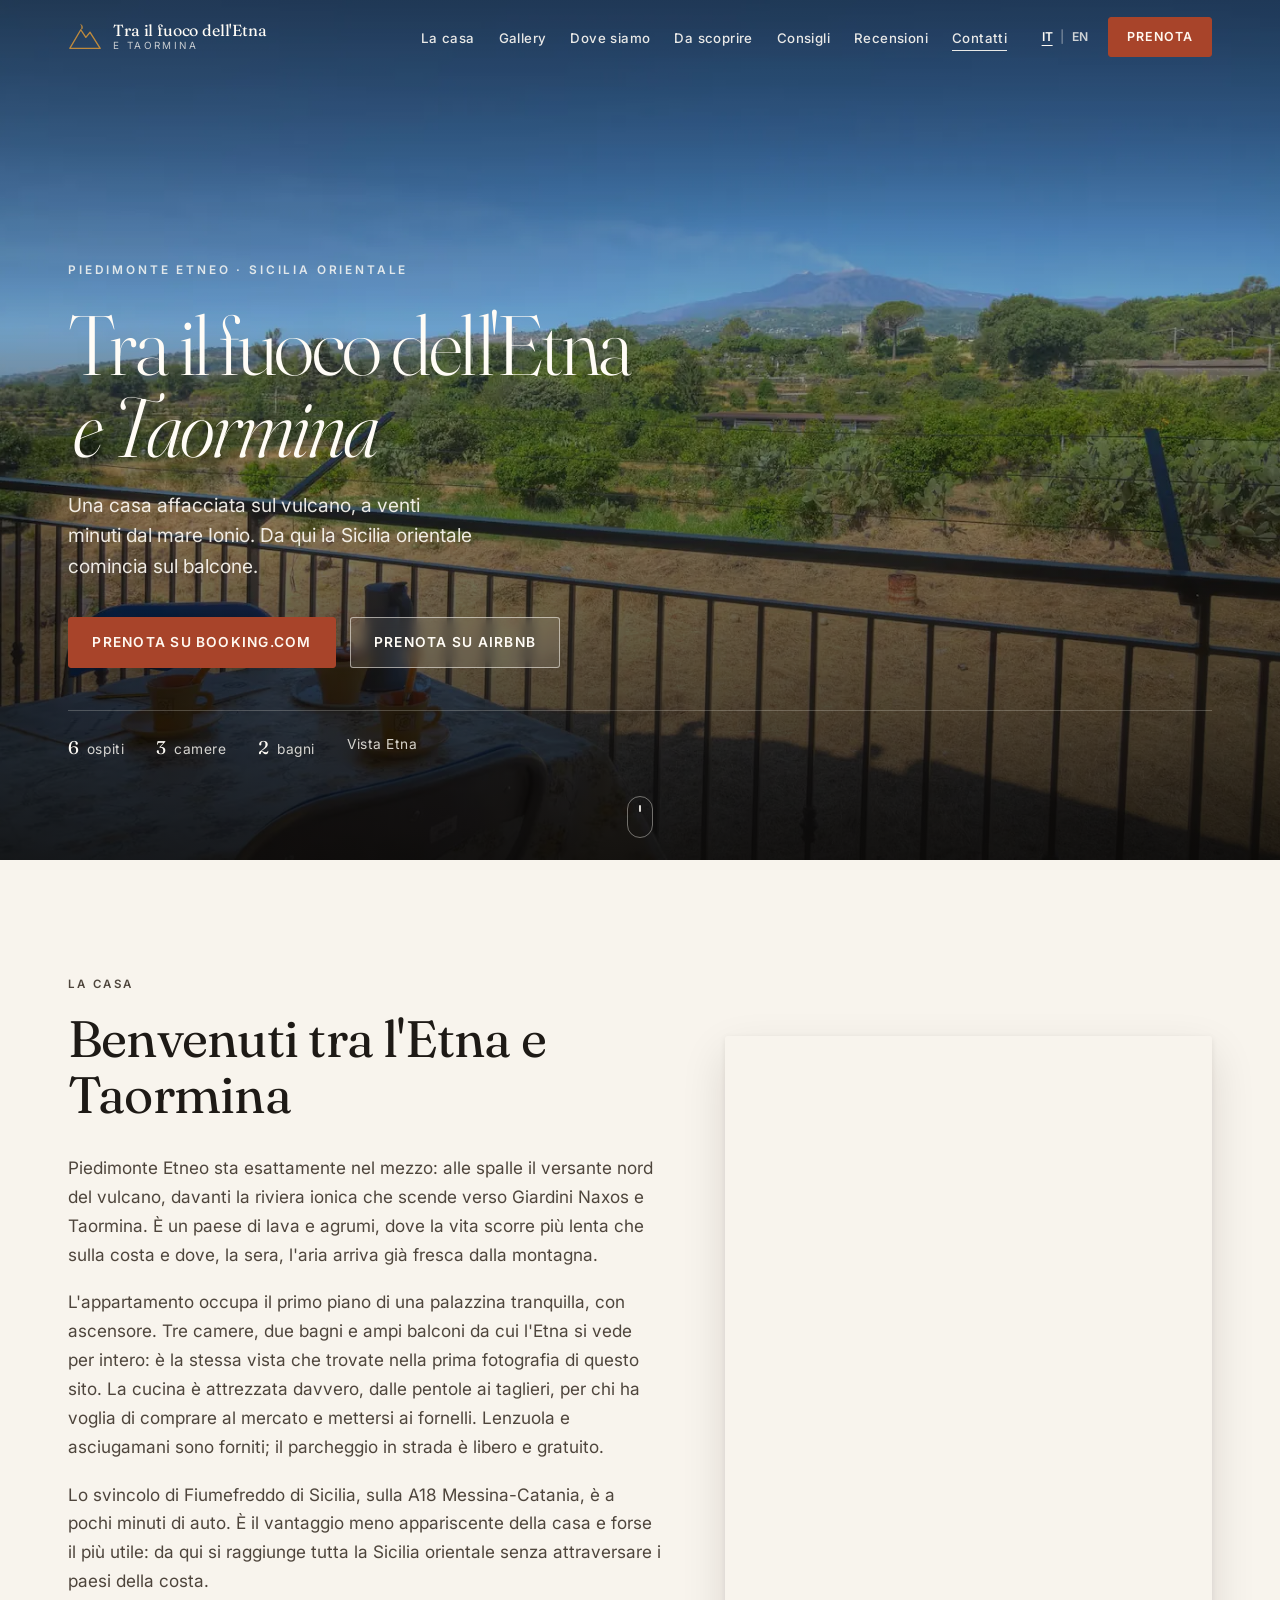
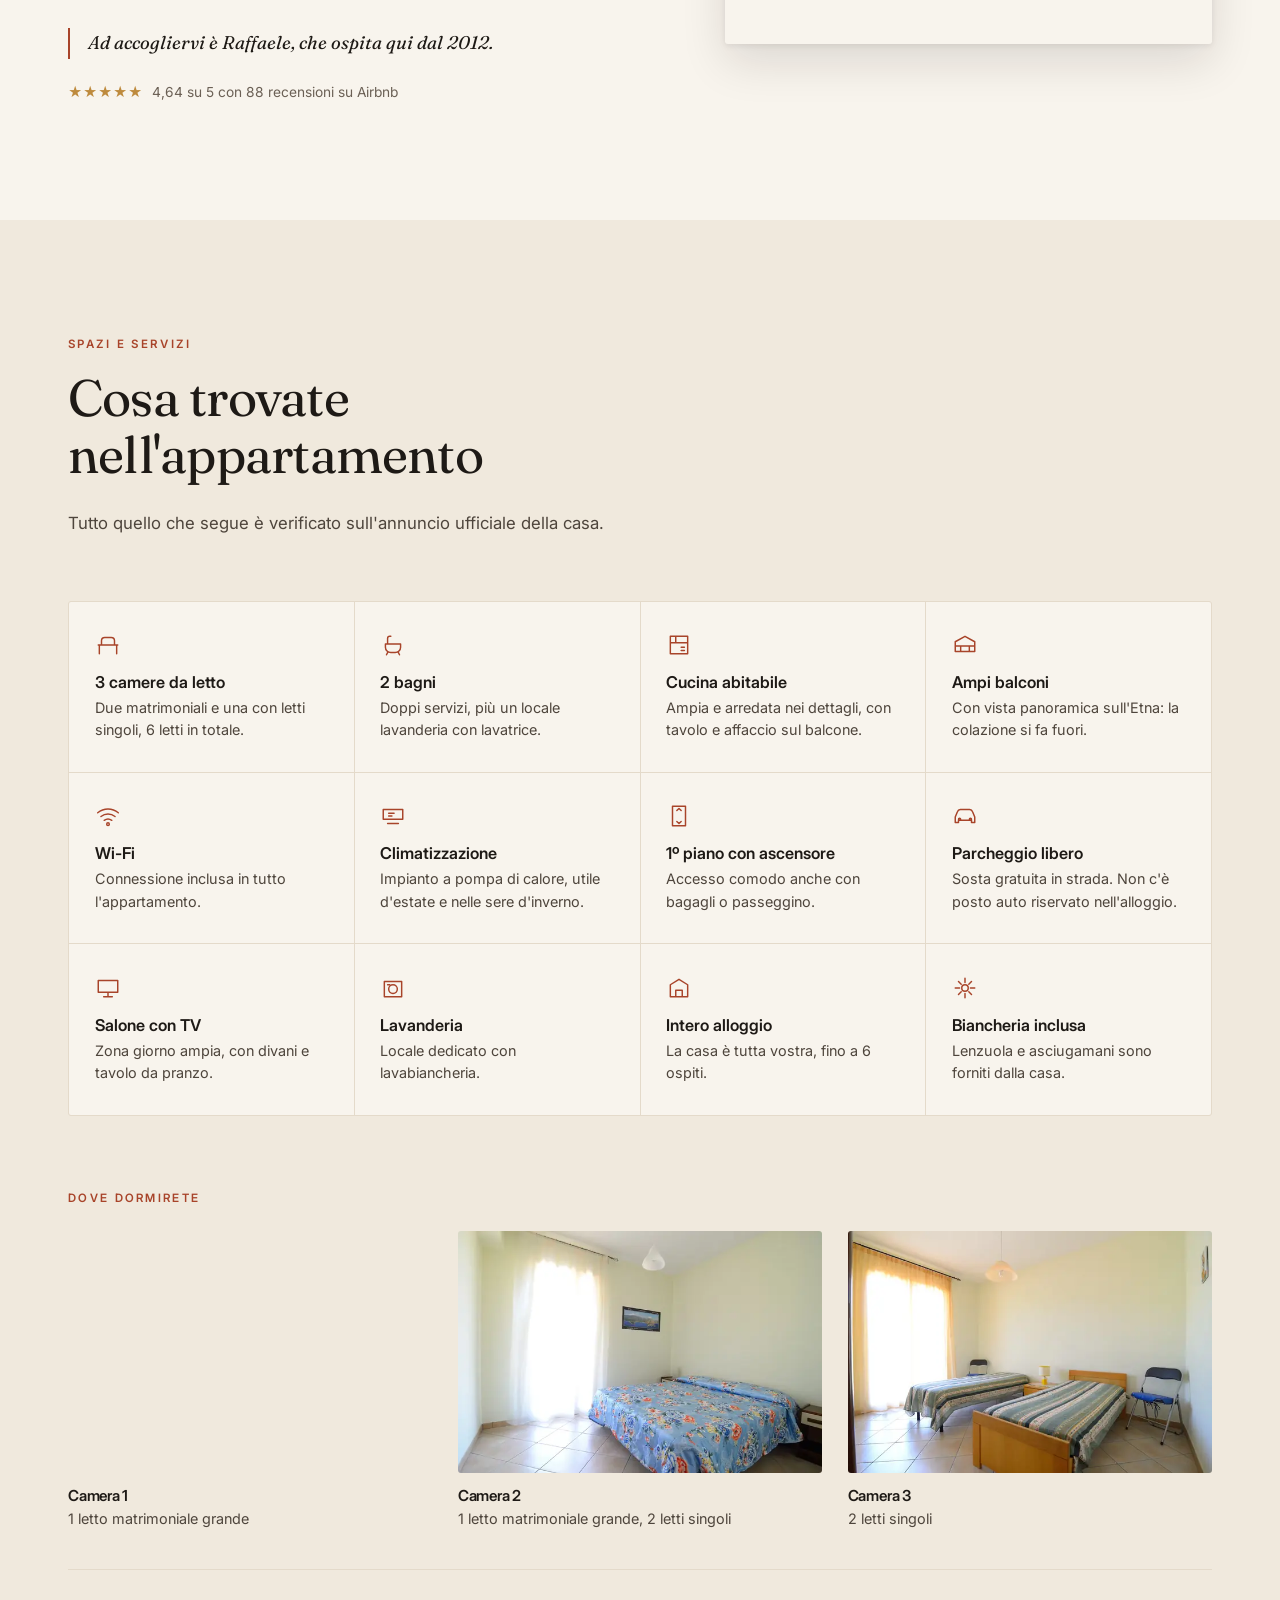
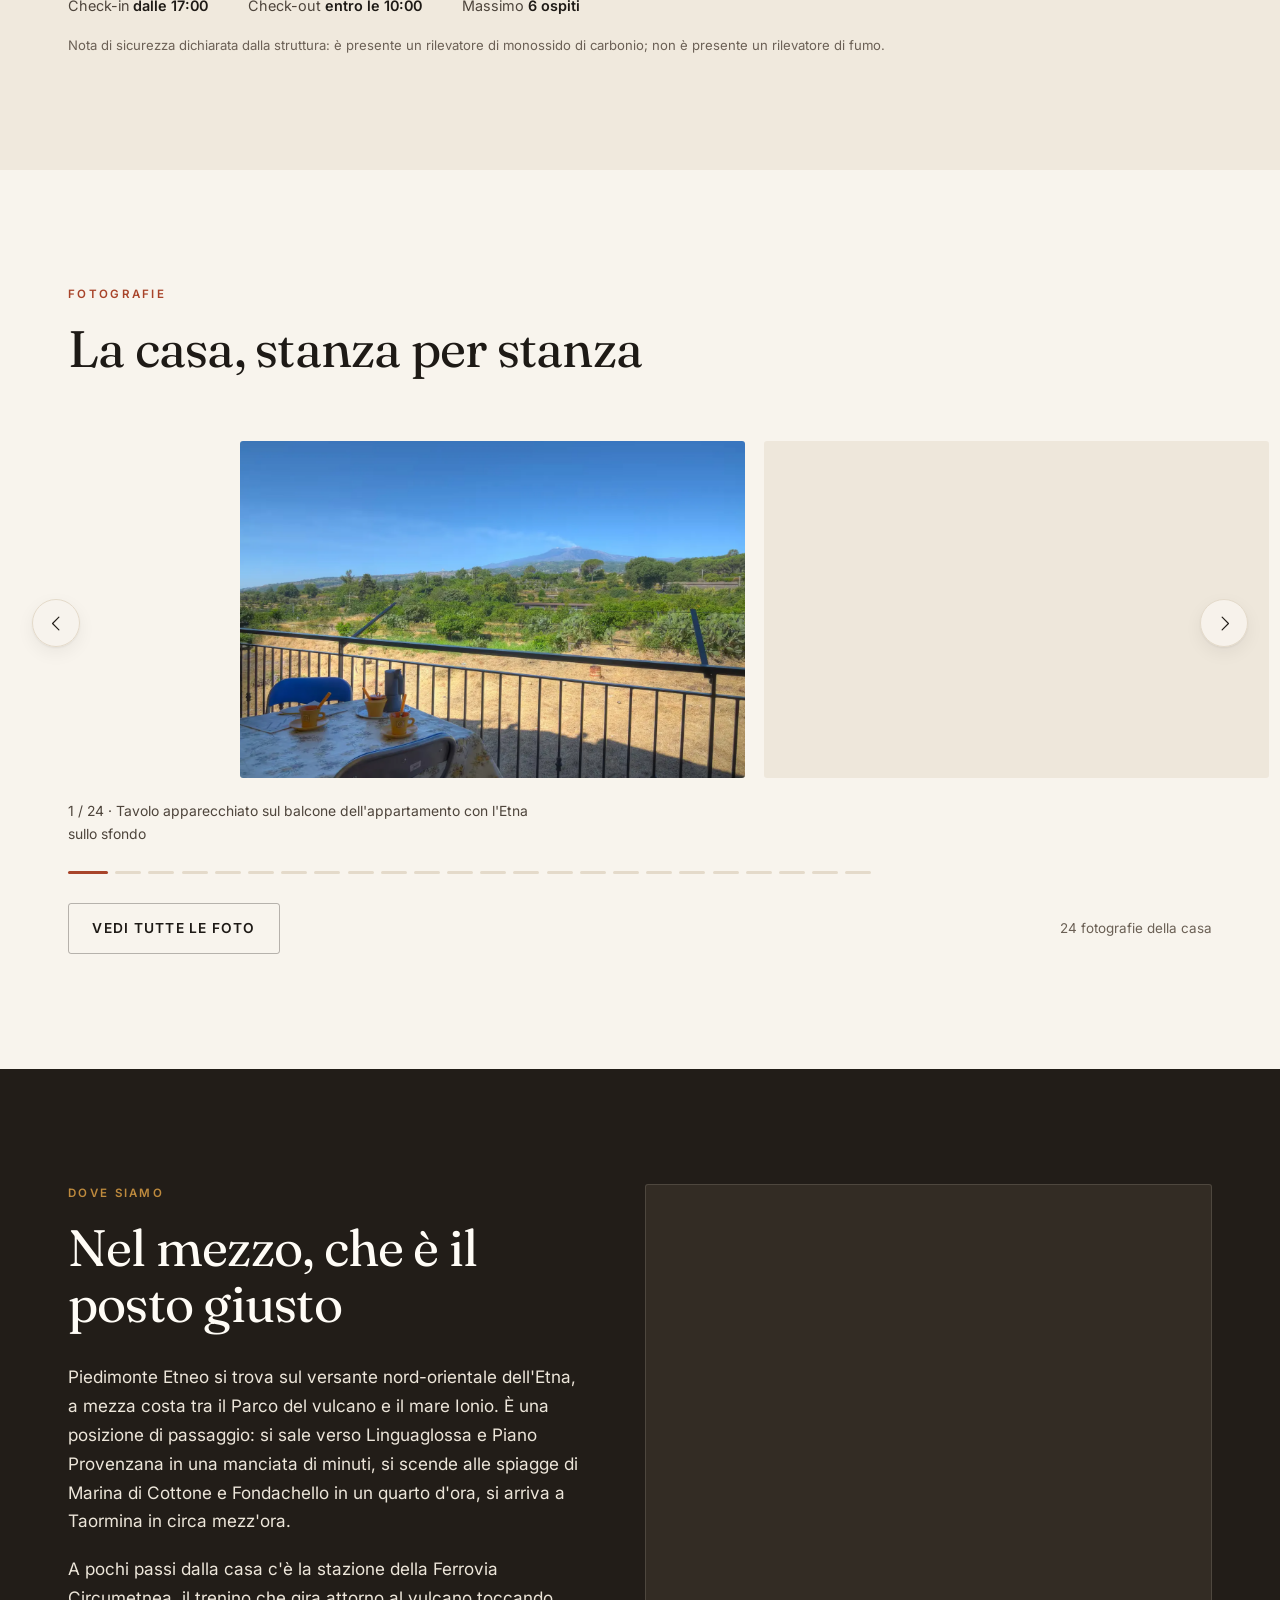
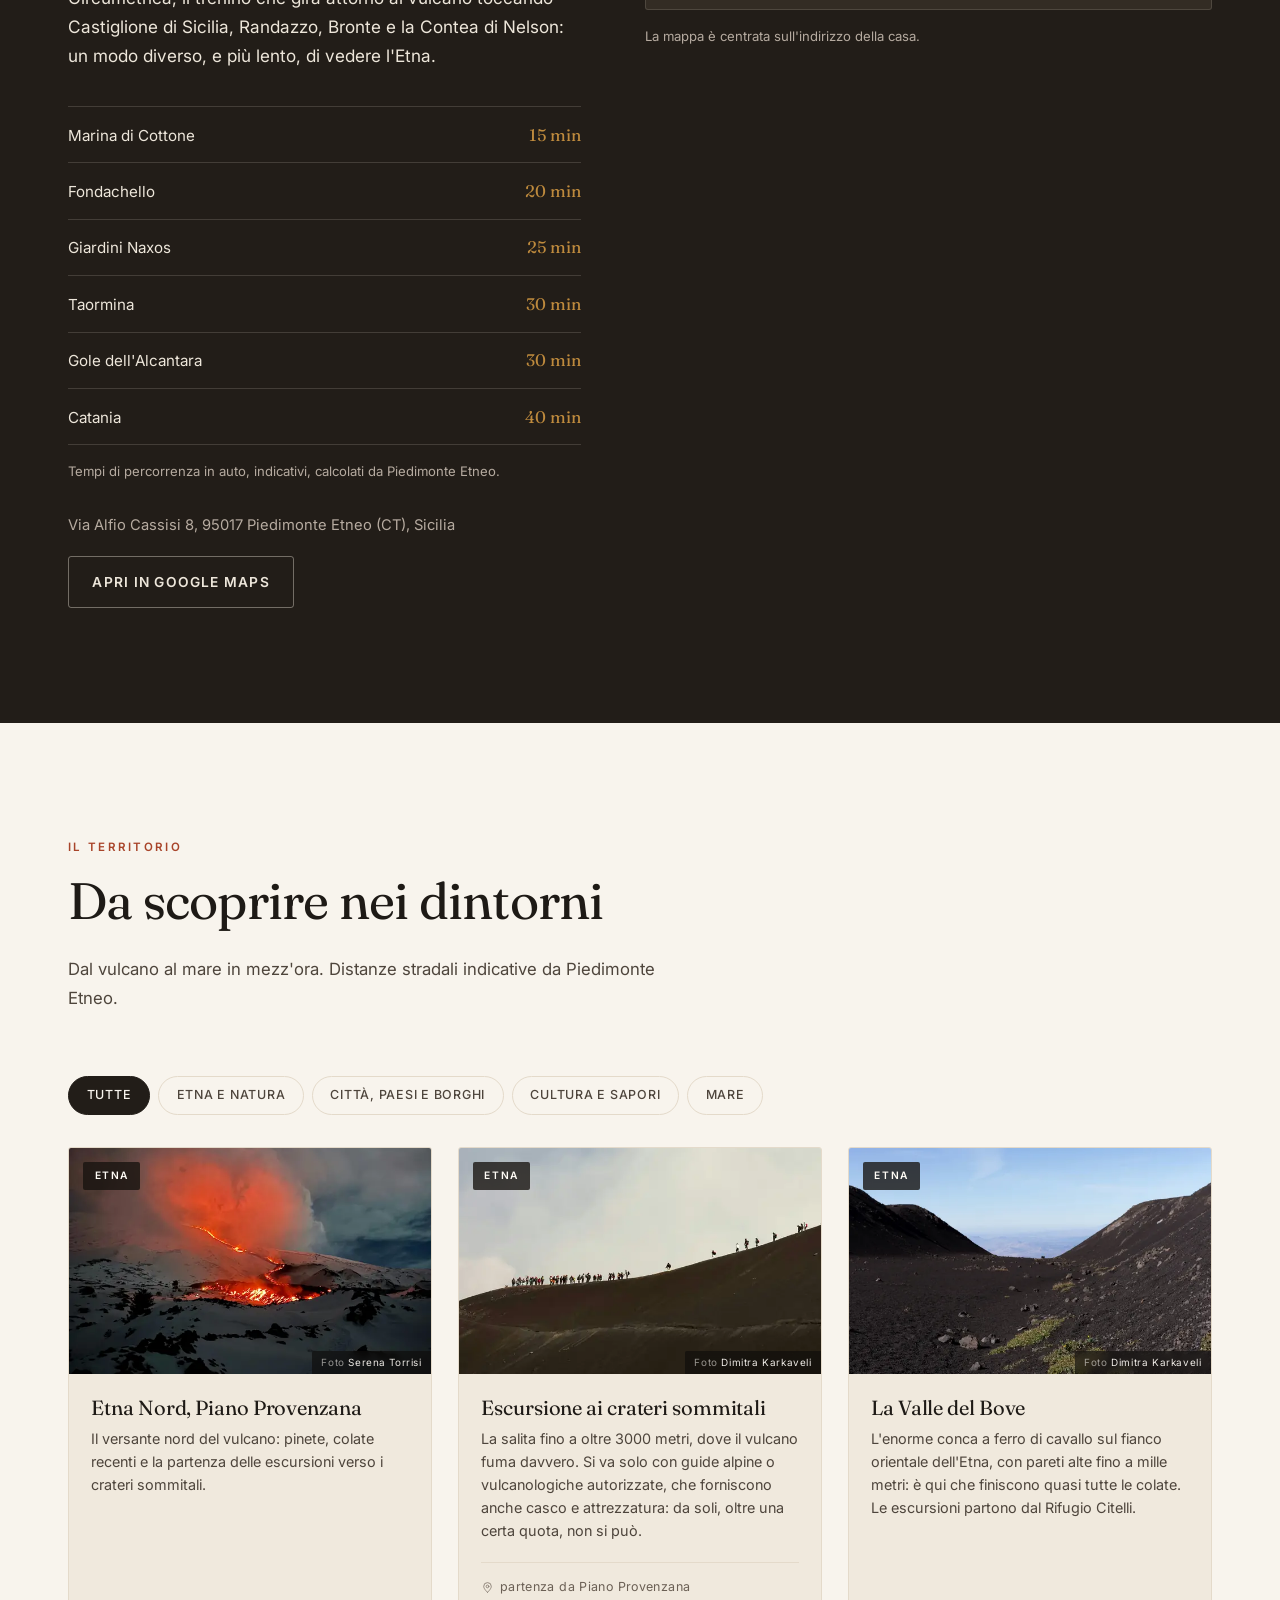
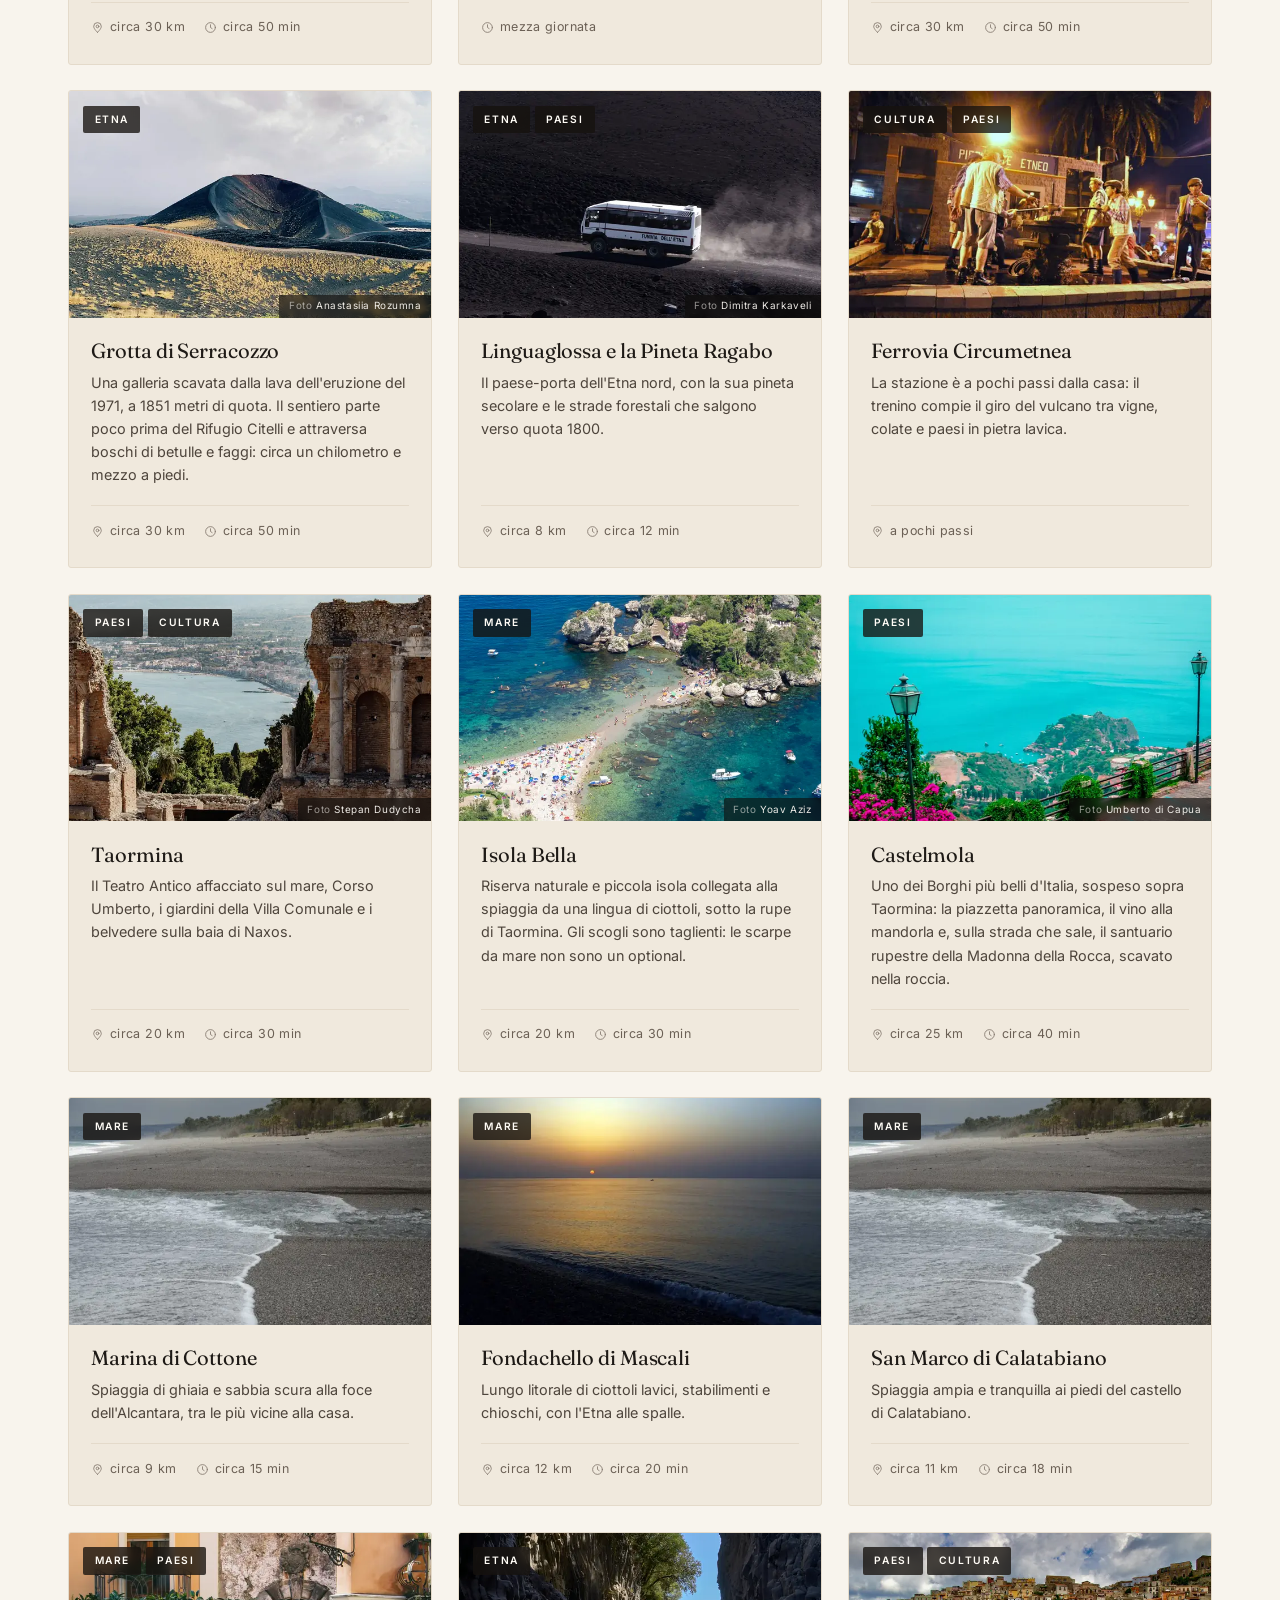
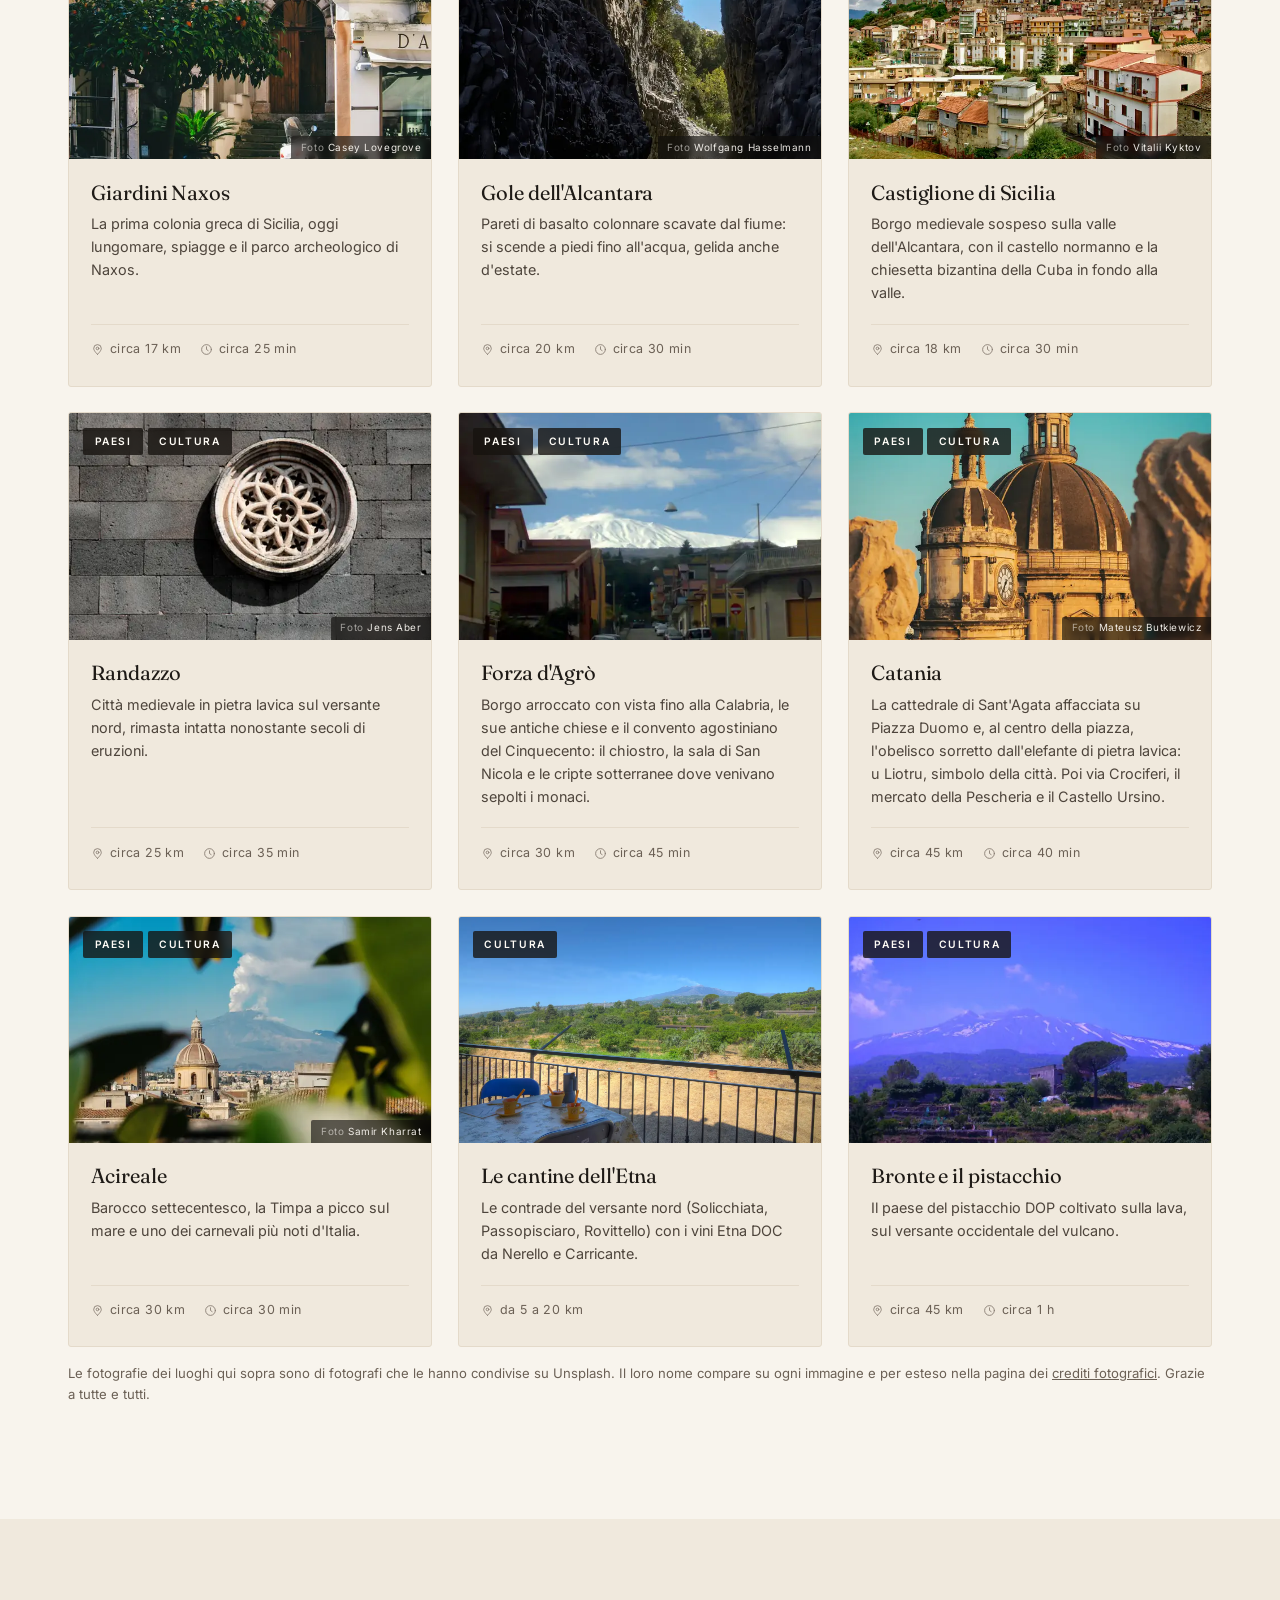
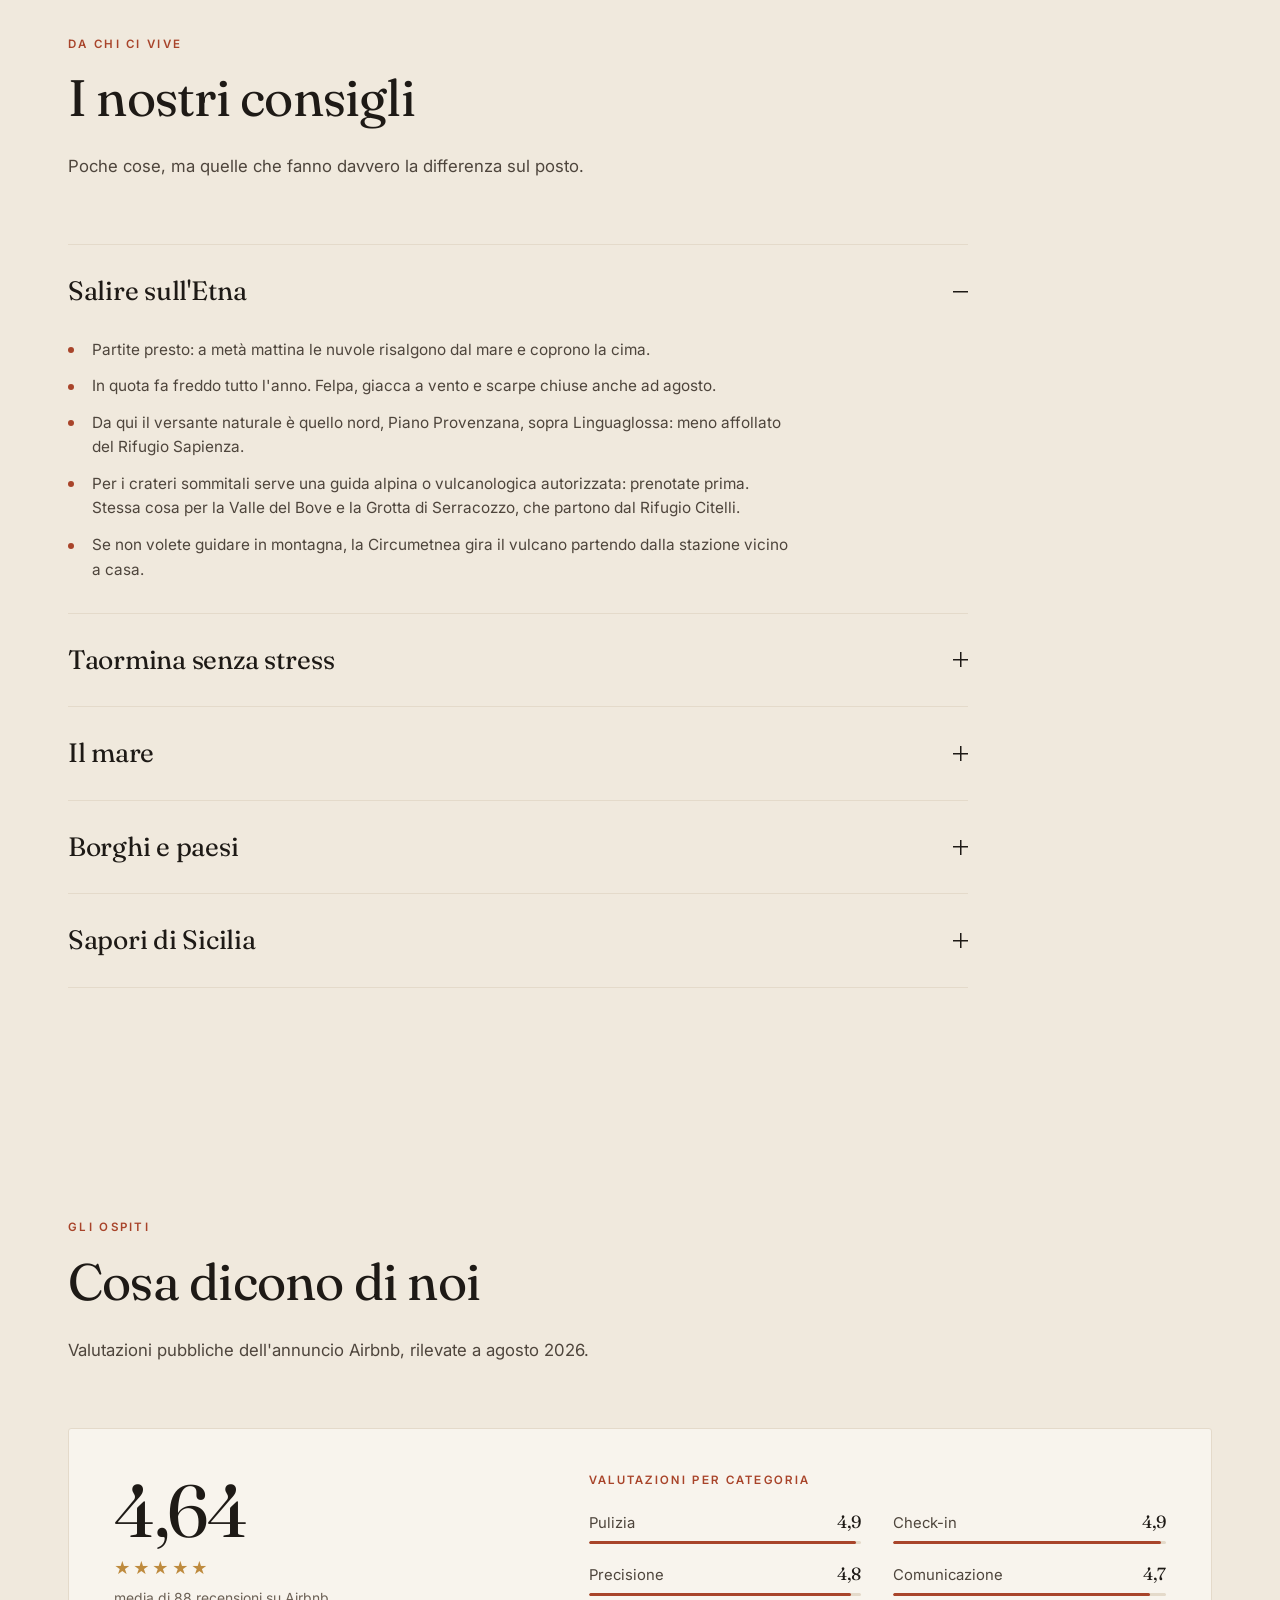
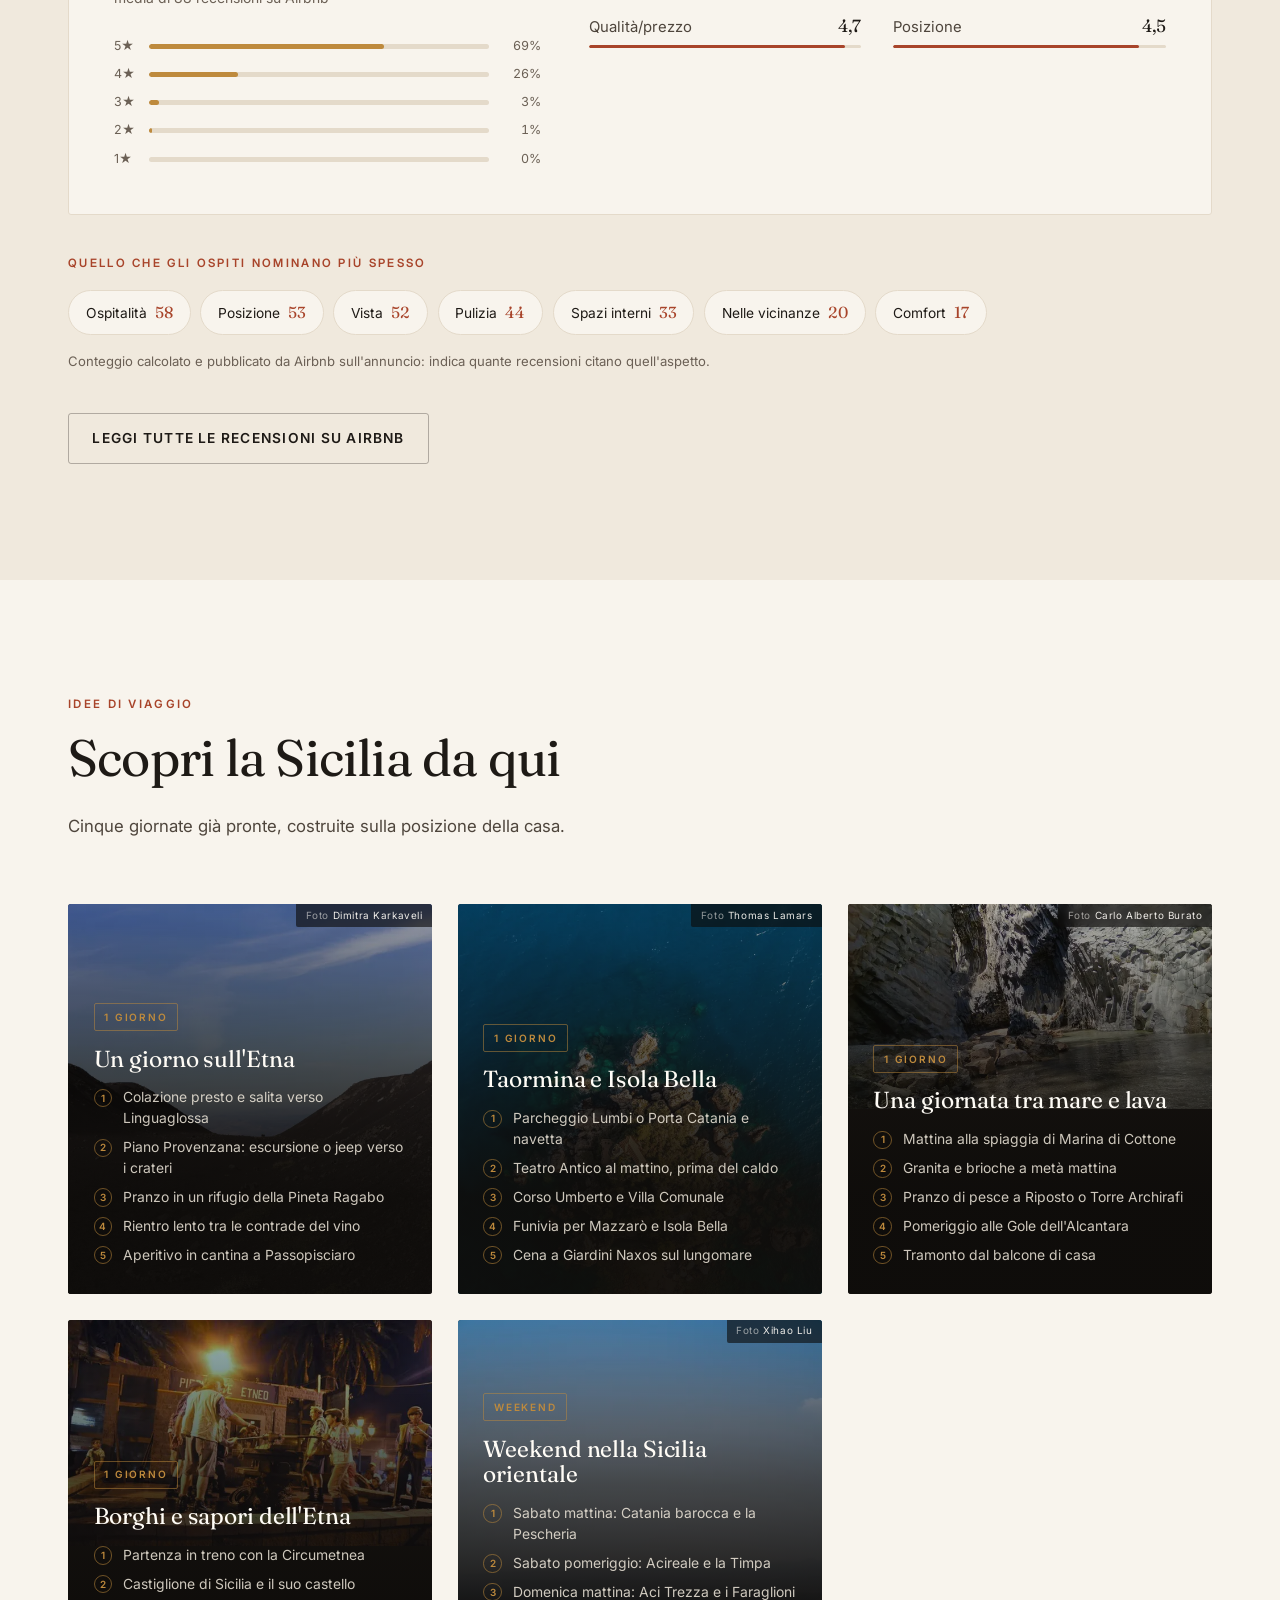
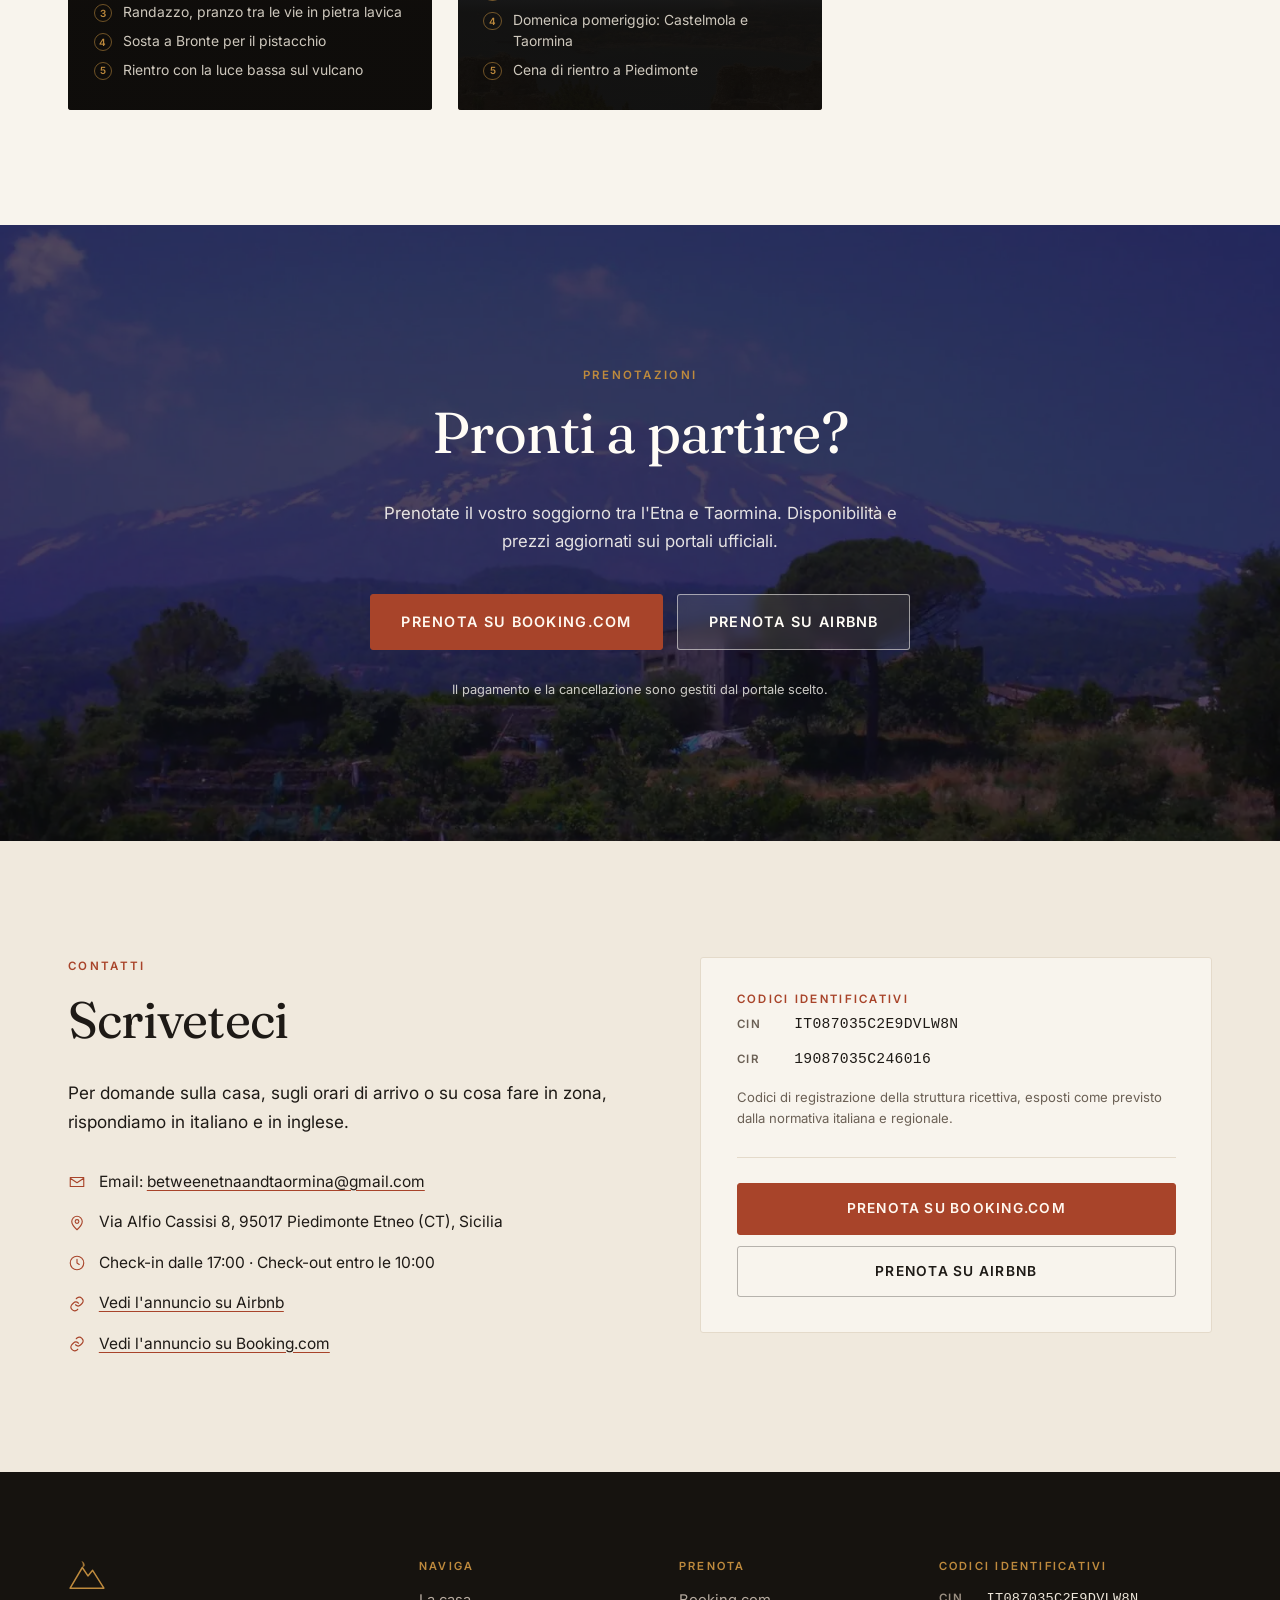
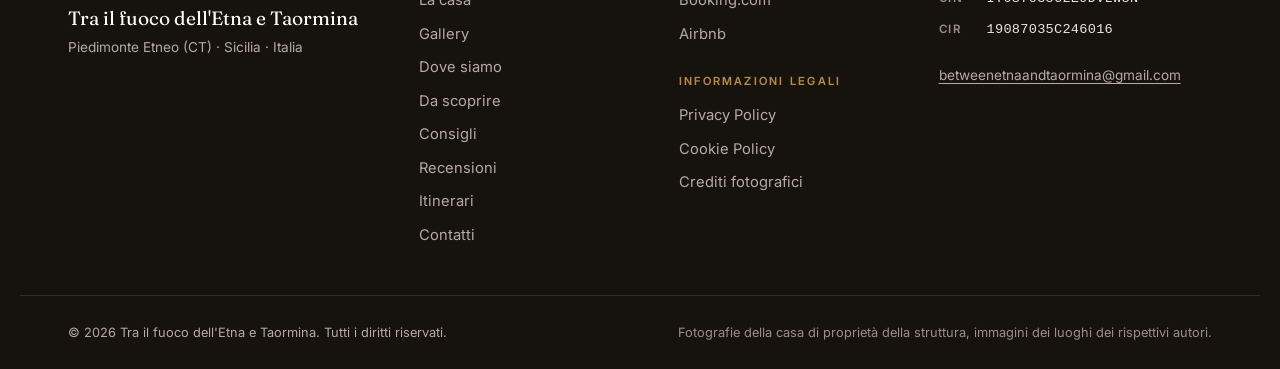
==== commit 65f6490e: "Foto dei luoghi, crediti, categorie e testi aggiornati" ====
--- a/index.html
+++ b/index.html
@@ -116,8 +116,8 @@
         <path d="M15 8 q1.5 -4 -1 -7 q4 1.5 3.5 5.5" fill="currentColor" opacity=".85"/>
       </svg>
       <span class="brand-text">
-        <span class="brand-line1">Tra il fuoco dell'Etna</span>
-        <span class="brand-line2">e Taormina</span>
+        <span class="brand-line1" data-i18n="brand.1">Tra il fuoco dell'Etna</span>
+        <span class="brand-line2" data-i18n="brand.2">e Taormina</span>
       </span>
     </a>
 
@@ -174,8 +174,8 @@
   <div class="hero-inner wrap">
     <p class="hero-kicker" data-i18n="hero.kicker">Piedimonte Etneo · Sicilia orientale</p>
     <h1 class="hero-title">
-      <span class="hero-title-1">Tra il fuoco dell'Etna</span>
-      <span class="hero-title-2">e Taormina</span>
+      <span class="hero-title-1" data-i18n="brand.1">Tra il fuoco dell'Etna</span>
+      <span class="hero-title-2" data-i18n="brand.2">e Taormina</span>
     </h1>
     <p class="hero-sub" data-i18n="hero.sub">
       Una casa affacciata sul vulcano, a venti minuti dal mare Ionio.
@@ -216,10 +216,16 @@
       </p>
       <p data-i18n="intro.p2">
         L'appartamento occupa il primo piano di una palazzina tranquilla, con ascensore.
-        Tre camere, due bagni, una cucina in cui si mangia davvero e ampi balconi da cui
-        l'Etna si vede per intero: è la stessa vista che trovate nella prima fotografia
-        di questo sito. Lenzuola e asciugamani sono forniti; il parcheggio in strada è
-        libero e gratuito.
+        Tre camere, due bagni e ampi balconi da cui l'Etna si vede per intero: è la stessa
+        vista che trovate nella prima fotografia di questo sito. La cucina è attrezzata
+        davvero, dalle pentole ai taglieri, per chi ha voglia di comprare al mercato e
+        mettersi ai fornelli. Lenzuola e asciugamani sono forniti; il parcheggio in strada
+        è libero e gratuito.
+      </p>
+      <p data-i18n="intro.p3">
+        Lo svincolo di Fiumefreddo di Sicilia, sulla A18 Messina-Catania, è a pochi minuti
+        di auto. È il vantaggio meno appariscente della casa e forse il più utile: da qui
+        si raggiunge tutta la Sicilia orientale senza attraversare i paesi della costa.
       </p>
       <p class="intro-host" id="hostLine">
         Ad accogliervi è Raffaele, che ospita qui dal 2012.
@@ -453,6 +459,12 @@
 
     <div class="poi-filters" role="tablist" aria-label="Filtra per categoria" id="poiFilters"></div>
     <div class="poi-grid" id="poiGrid"><!-- generato da main.js --></div>
+
+    <p class="micro-note poi-thanks" data-i18n="poi.grazie">
+      Le fotografie dei luoghi qui sopra sono di fotografi che le hanno condivise
+      su Unsplash. Il loro nome compare su ogni immagine e per esteso nella pagina
+      dei <a href="crediti.html">crediti fotografici</a>. Grazie a tutte e tutti.
+    </p>
   </div>
 </section>
 
@@ -475,7 +487,7 @@
             <li data-i18n="tips.etna.1">Partite presto: a metà mattina le nuvole risalgono dal mare e coprono la cima.</li>
             <li data-i18n="tips.etna.2">In quota fa freddo tutto l'anno. Felpa, giacca a vento e scarpe chiuse anche ad agosto.</li>
             <li data-i18n="tips.etna.3">Da qui il versante naturale è quello nord, Piano Provenzana, sopra Linguaglossa: meno affollato del Rifugio Sapienza.</li>
-            <li data-i18n="tips.etna.4">Per i crateri sommitali serve una guida alpina o vulcanologica autorizzata: prenotate prima.</li>
+            <li data-i18n="tips.etna.4">Per i crateri sommitali serve una guida alpina o vulcanologica autorizzata: prenotate prima. Stessa cosa per la Valle del Bove e la Grotta di Serracozzo, che partono dal Rifugio Citelli.</li>
             <li data-i18n="tips.etna.5">Se non volete guidare in montagna, la Circumetnea gira il vulcano partendo dalla stazione vicino a casa.</li>
           </ul>
         </div>
@@ -488,7 +500,7 @@
             <li data-i18n="tips.tao.1">In centro non si parcheggia: usate i parcheggi Lumbi o Porta Catania e le navette.</li>
             <li data-i18n="tips.tao.2">Il Teatro Antico va visto appena apre o nell'ultima ora: la luce è migliore e la folla minore.</li>
             <li data-i18n="tips.tao.3">Dalla funivia si scende a Mazzarò e a Isola Bella in pochi minuti, evitando i tornanti.</li>
-            <li data-i18n="tips.tao.4">Salite a Castelmola per il panorama: bastano venti minuti e cambia tutto.</li>
+            <li data-i18n="tips.tao.4">Salite a Castelmola per il panorama: bastano venti minuti e cambia tutto. A metà strada fermatevi al santuario della Madonna della Rocca, scavato nella roccia.</li>
             <li data-i18n="tips.tao.5">D'estate la sera è più fresca e il corso è più bello: cenate tardi, come si fa qui.</li>
           </ul>
         </div>
@@ -501,7 +513,7 @@
             <li data-i18n="tips.mare.1">Le spiagge più vicine sono Marina di Cottone e Fondachello: ciottoli lavici scuri, acqua limpida, fondale che scende subito.</li>
             <li data-i18n="tips.mare.2">Portate scarpette da scoglio: la ghiaia scotta e il fondo è irregolare.</li>
             <li data-i18n="tips.mare.3">San Marco di Calatabiano è più ampia e tranquilla, buona con i bambini.</li>
-            <li data-i18n="tips.mare.4">Isola Bella è bellissima ma piccola: andateci presto, i posti finiscono entro le dieci.</li>
+            <li data-i18n="tips.mare.4">Isola Bella è bellissima ma piccola: andateci presto, i posti finiscono entro le dieci. Gli scogli sono taglienti, le scarpe da mare qui servono davvero.</li>
             <li data-i18n="tips.mare.5">Il vento di levante alza le onde in poche ore: se soffia, spostatevi verso Naxos.</li>
           </ul>
         </div>
@@ -513,9 +525,9 @@
           <ul>
             <li data-i18n="tips.borghi.1">Castiglione di Sicilia: castello normanno e vista sulla valle dell'Alcantara.</li>
             <li data-i18n="tips.borghi.2">Randazzo: la città nera, costruita interamente in pietra lavica.</li>
-            <li data-i18n="tips.borghi.3">Forza d'Agrò: borgo a picco sul mare, con vista fino alla Calabria.</li>
+            <li data-i18n="tips.borghi.3">Forza d'Agrò: borgo a picco sul mare con vista fino alla Calabria, le antiche chiese e il convento agostiniano con le sue cripte.</li>
             <li data-i18n="tips.borghi.4">Bronte: pistacchio DOP, raccolto solo negli anni dispari.</li>
-            <li data-i18n="tips.borghi.5">Castelmola: piazzetta panoramica e vino alla mandorla, sopra Taormina.</li>
+            <li data-i18n="tips.borghi.5">Castelmola: uno dei Borghi più belli d'Italia, piazzetta panoramica e vino alla mandorla, sopra Taormina.</li>
           </ul>
         </div>
       </details>
@@ -524,12 +536,13 @@
         <summary><span data-i18n="tips.sapori.t">Sapori di Sicilia</span></summary>
         <div class="tip-body">
           <ul>
-            <li data-i18n="tips.sapori.1">Granita e brioche col tuppo: è colazione, non merenda. Mandorla, gelso o limone.</li>
-            <li data-i18n="tips.sapori.2">Qui si dice arancino, al maschile, e si mangia in piedi al bar.</li>
-            <li data-i18n="tips.sapori.3">Pasta alla Norma: melanzane fritte, pomodoro, basilico e ricotta salata.</li>
-            <li data-i18n="tips.sapori.4">Pesce azzurro fresco nei porti di Riposto e Giardini Naxos.</li>
-            <li data-i18n="tips.sapori.5">Vini dell'Etna: Nerello Mascalese in rosso, Carricante in bianco, dalle contrade qui sopra.</li>
-            <li data-i18n="tips.sapori.6">Pistacchio di Bronte e cannoli con ricotta di pecora: da comprare all'ultimo giorno.</li>
+            <li data-i18n="tips.sapori.1">La granita è colazione, non merenda: si mangia inzuppandoci la brioche col tuppo, seduti al bar alle otto del mattino. Mandorla, gelso o limone, e la scelta è la cosa più difficile della giornata.</li>
+            <li data-i18n="tips.sapori.2">Qui è arancino, al maschile, e si mangia in piedi al bancone scottandosi le dita. Sul genere non si discute con un palermitano.</li>
+            <li data-i18n="tips.sapori.3">Pasta alla Norma: melanzane fritte, pomodoro, basilico e una nevicata di ricotta salata. Porta il nome dell'opera di Bellini, che era catanese, e a Catania è una questione seria.</li>
+            <li data-i18n="tips.sapori.4">Al porto di Riposto il pesce si compra la mattina presto, quando le cassette sono ancora bagnate. Il pesce azzurro costa poco e sa di mare vero.</li>
+            <li data-i18n="tips.sapori.5">I vini dell'Etna nascono a poche curve da casa, su terra nera e vigne vecchie: Nerello Mascalese in rosso, Carricante in bianco. Le cantine aprono le porte, basta chiamare prima.</li>
+            <li data-i18n="tips.sapori.6">Nelle macellerie del paese la salsiccia si compra a metro, insaporita con i semi di finocchio. Con un formaggio locale e un pane di grano duro la cena è già decisa, e la cucina di casa è attrezzata per meritarselo.</li>
+            <li data-i18n="tips.sapori.7">Il pistacchio di Bronte e i cannoli riempiti al momento con ricotta di pecora si comprano l'ultimo giorno: è il modo più semplice per portarsi dietro la Sicilia ancora per qualche ora.</li>
           </ul>
         </div>
       </details>
@@ -650,7 +663,7 @@
   <div class="wrap footer-grid">
     <div class="footer-brand">
       <svg class="brand-mark" viewBox="0 0 40 32" aria-hidden="true"><path d="M2 30 L15 8 L21 17 L26 11 L38 30 Z" fill="none" stroke="currentColor" stroke-width="1.6" stroke-linejoin="round"/><path d="M15 8 q1.5 -4 -1 -7 q4 1.5 3.5 5.5" fill="currentColor" opacity=".85"/></svg>
-      <p class="footer-name">Tra il fuoco dell'Etna e Taormina</p>
+      <p class="footer-name" data-i18n="brand.full">Tra il fuoco dell'Etna e Taormina</p>
       <p class="footer-loc">Piedimonte Etneo (CT) · Sicilia · Italia</p>
     </div>
 
@@ -678,6 +691,7 @@
       <ul role="list">
         <li><a href="privacy.html" data-i18n="foot.privacy">Privacy Policy</a></li>
         <li><a href="cookie.html"  data-i18n="foot.cookie">Cookie Policy</a></li>
+        <li><a href="crediti.html" data-i18n="foot.crediti">Crediti fotografici</a></li>
       </ul>
     </div>
 
@@ -690,8 +704,8 @@
   </div>
 
   <div class="wrap footer-bottom">
-    <p>&copy; <span id="year"></span> Tra il fuoco dell'Etna e Taormina. <span data-i18n="foot.rights">Tutti i diritti riservati.</span></p>
-    <p class="credits" data-i18n="foot.credits">Fotografie di proprietà della struttura. Sito realizzato con HTML, CSS e JavaScript.</p>
+    <p>&copy; <span id="year"></span> <span data-i18n="brand.full">Tra il fuoco dell'Etna e Taormina</span>. <span data-i18n="foot.rights">Tutti i diritti riservati.</span></p>
+    <p class="credits" data-i18n="foot.credits">Fotografie della casa di proprietà della struttura, immagini dei luoghi dei rispettivi autori.</p>
   </div>
 </footer>
 
--- a/css/style.css
+++ b/css/style.css
@@ -562,8 +562,29 @@
 .poi-img{position:relative;overflow:hidden}
 .poi-img img{width:100%;aspect-ratio:16/10;object-fit:cover;transition:transform .6s cubic-bezier(.2,.7,.3,1)}
 .poi:hover .poi-img img{transform:scale(1.04)}
+/* Credito del fotografo, in un angolo della fotografia. Discreto ma leggibile:
+   contrasto sufficiente grazie allo sfondo scuro semitrasparente. */
+.ph-credit{
+  position:absolute;right:0;bottom:0;z-index:2;
+  background:rgba(14,12,10,.62);color:rgba(255,252,246,.92);
+  backdrop-filter:blur(3px);
+  padding:.28rem .6rem;
+  font-size:.62rem;letter-spacing:.06em;
+  text-decoration:none;line-height:1.4;
+  border-top-left-radius:2px;
+  transition:background-color .2s ease,color .2s ease;
+}
+.ph-credit::before{content:"Foto ";opacity:.6}
+html[lang="en"] .ph-credit::before{content:"Photo "}
+.ph-credit:hover{background:rgba(14,12,10,.88);color:#FFFCF6;text-decoration:underline}
+.iti .ph-credit{bottom:auto;top:0;right:0;border-radius:0 0 0 2px}
+
+.poi-cats{
+  position:absolute;left:.9rem;top:.9rem;z-index:2;
+  display:flex;flex-wrap:wrap;gap:.3rem;
+  max-width:calc(100% - 1.8rem);
+}
 .poi-cat{
-  position:absolute;left:.9rem;top:.9rem;
   background:rgba(22,19,15,.78);color:#FFFCF6;backdrop-filter:blur(4px);
   padding:.32rem .7rem;border-radius:2px;
   font-size:.64rem;letter-spacing:.16em;text-transform:uppercase;font-weight:600;
@@ -858,3 +879,12 @@
 .legal ul{list-style:disc;padding-left:1.3rem;display:grid;gap:.5rem;margin-bottom:1.2em}
 .legal .updated{font-size:.85rem;color:var(--pietra)}
 .legal .back{margin-top:3rem;display:inline-block}
+.credits-list{list-style:none;padding:0;display:grid;gap:.7rem;margin-bottom:1.2em}
+.credits-list li{
+  display:grid;gap:.15rem .9rem;padding-bottom:.7rem;
+  border-bottom:1px solid var(--calce-3);
+}
+@media (min-width:620px){.credits-list li{grid-template-columns:minmax(11rem,auto) 1fr;align-items:baseline}}
+.credits-list a{font-weight:600;color:var(--testo);text-decoration-color:var(--terra);text-underline-offset:3px}
+.credits-list a:hover{color:var(--terra)}
+.cr-desc{font-size:.9rem;color:var(--pietra)}
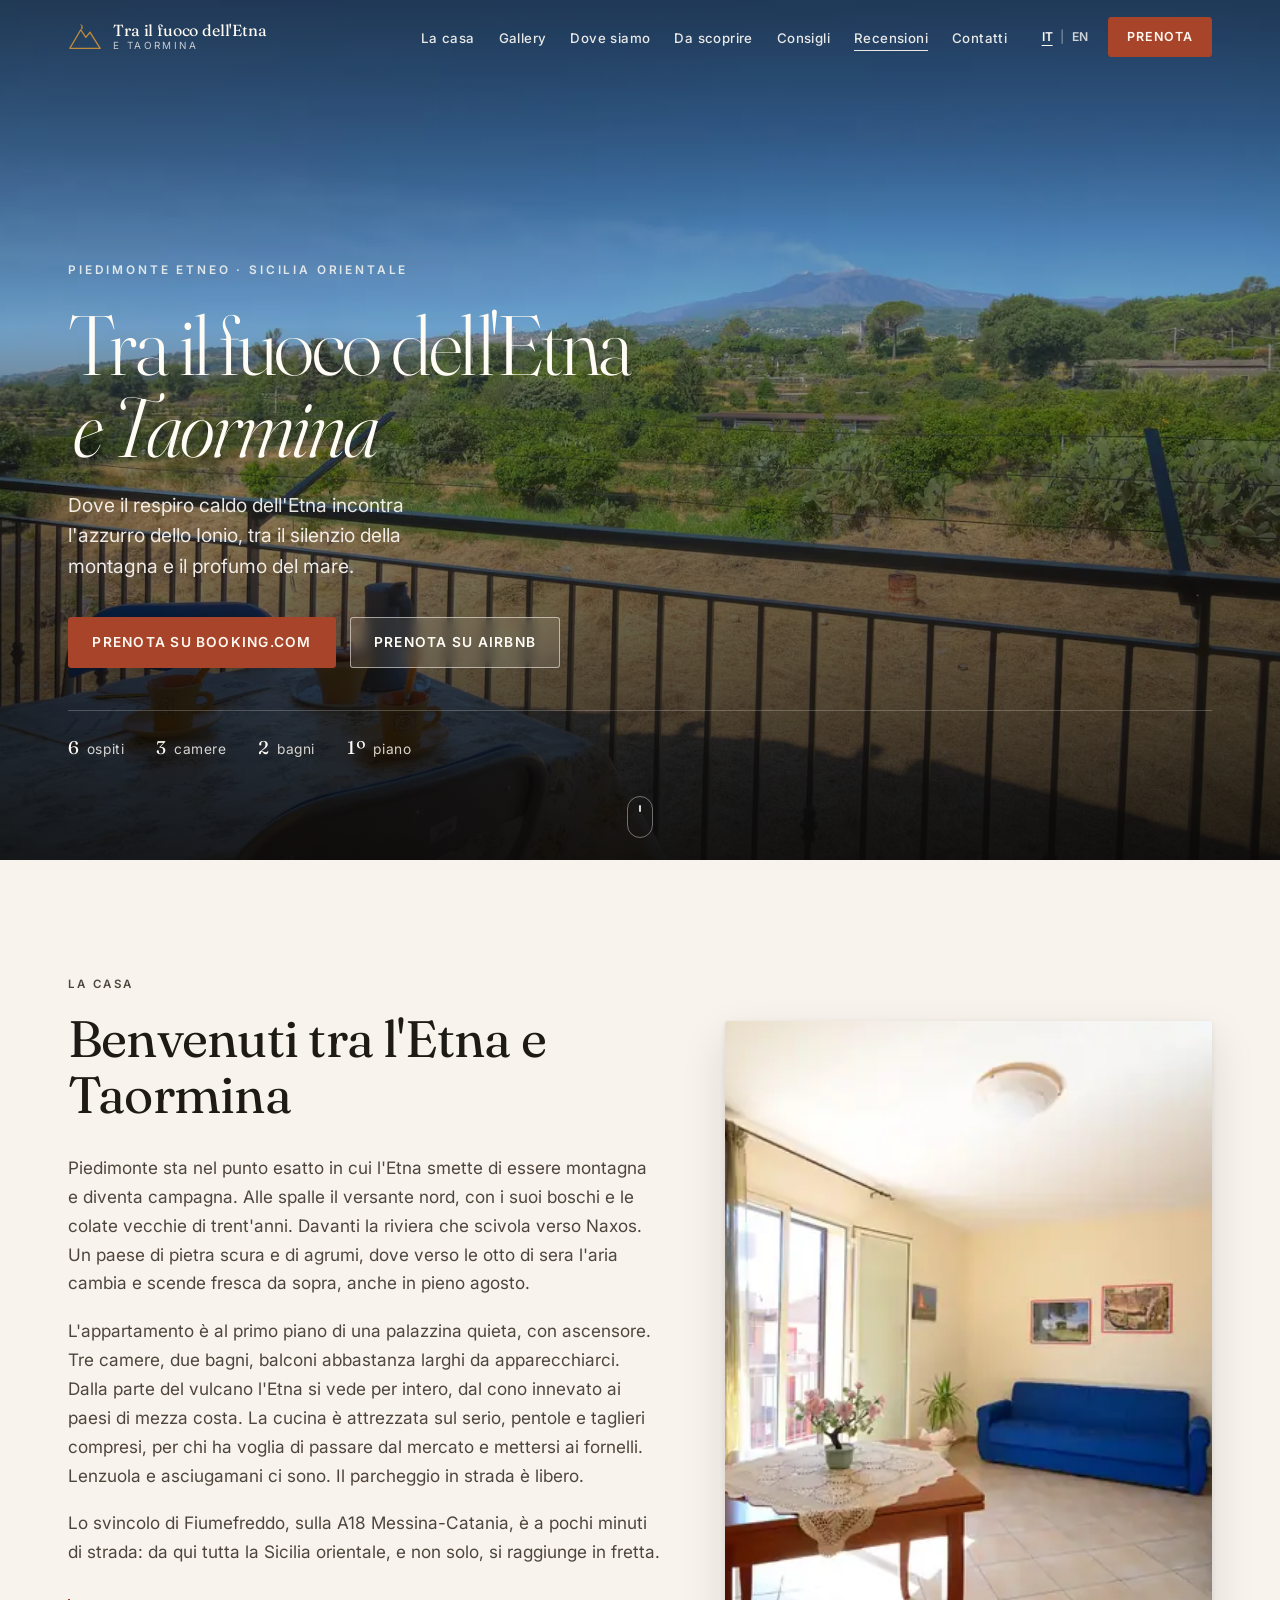
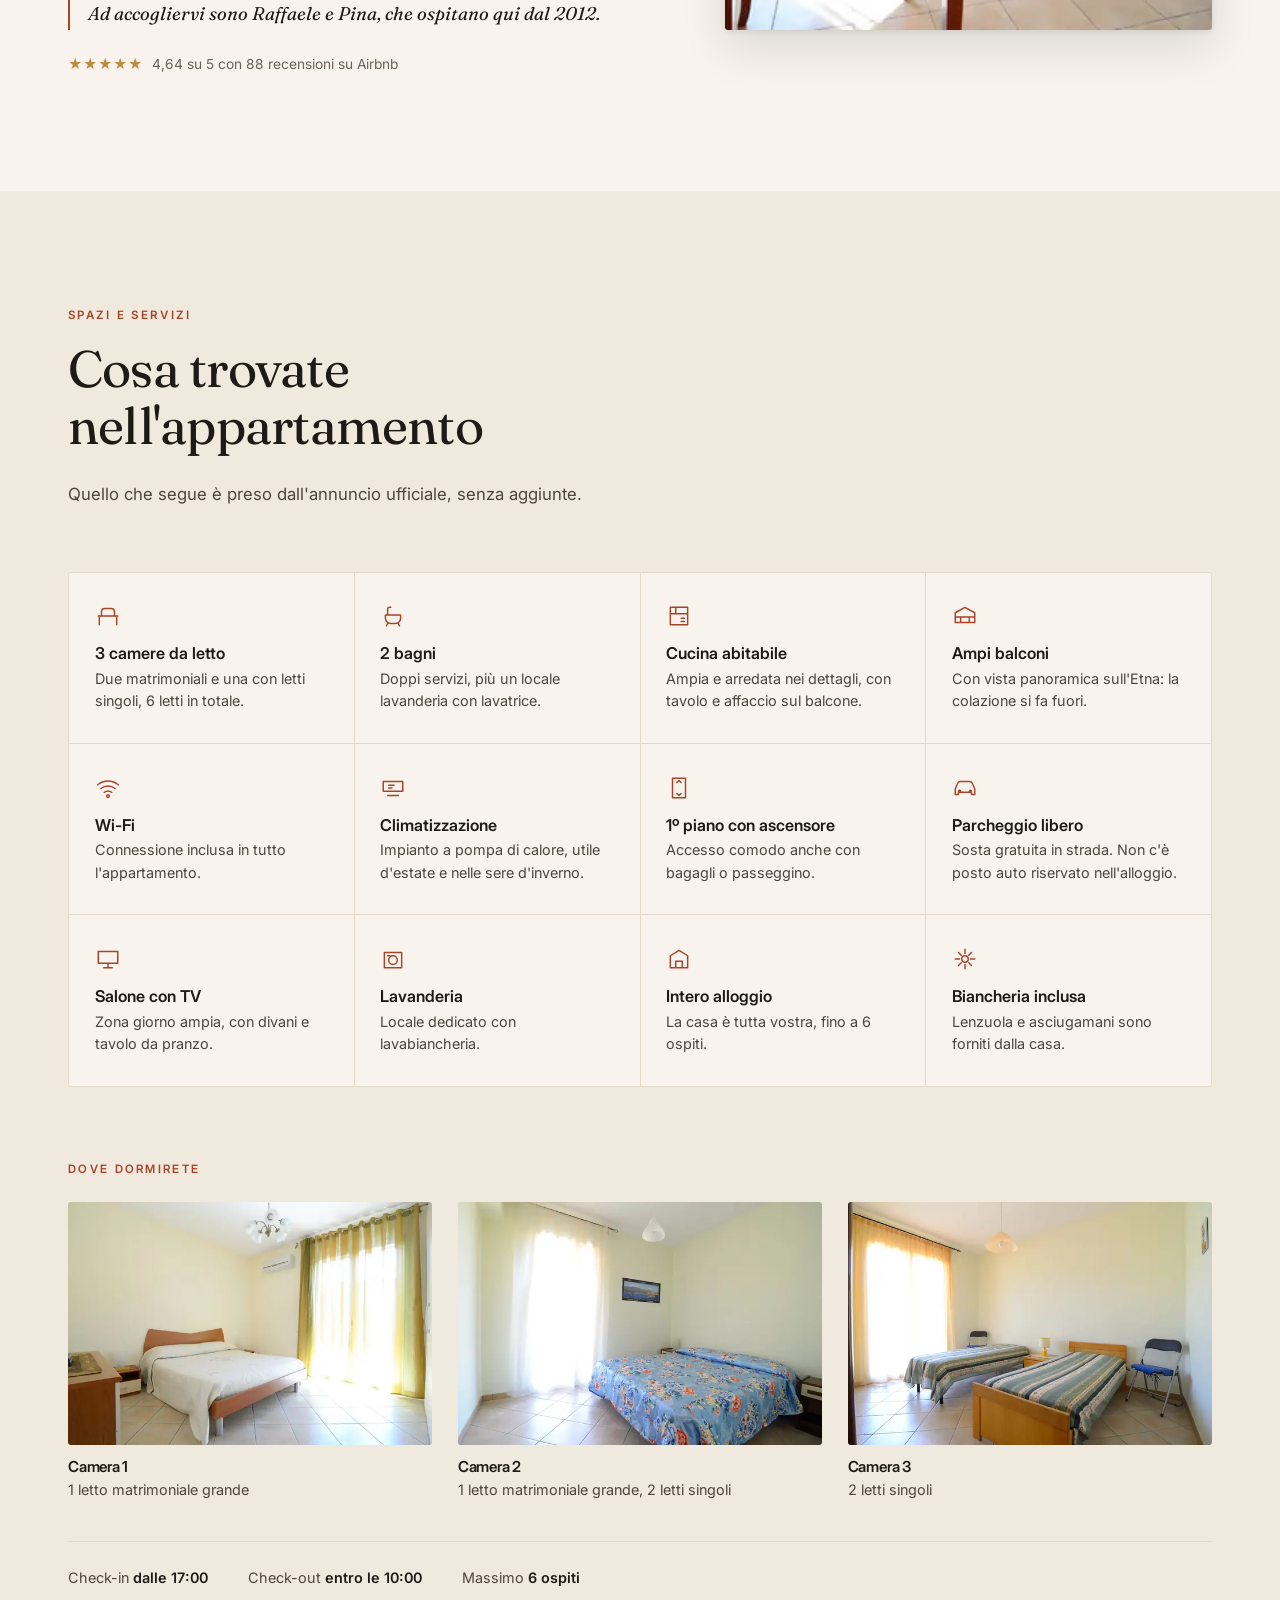
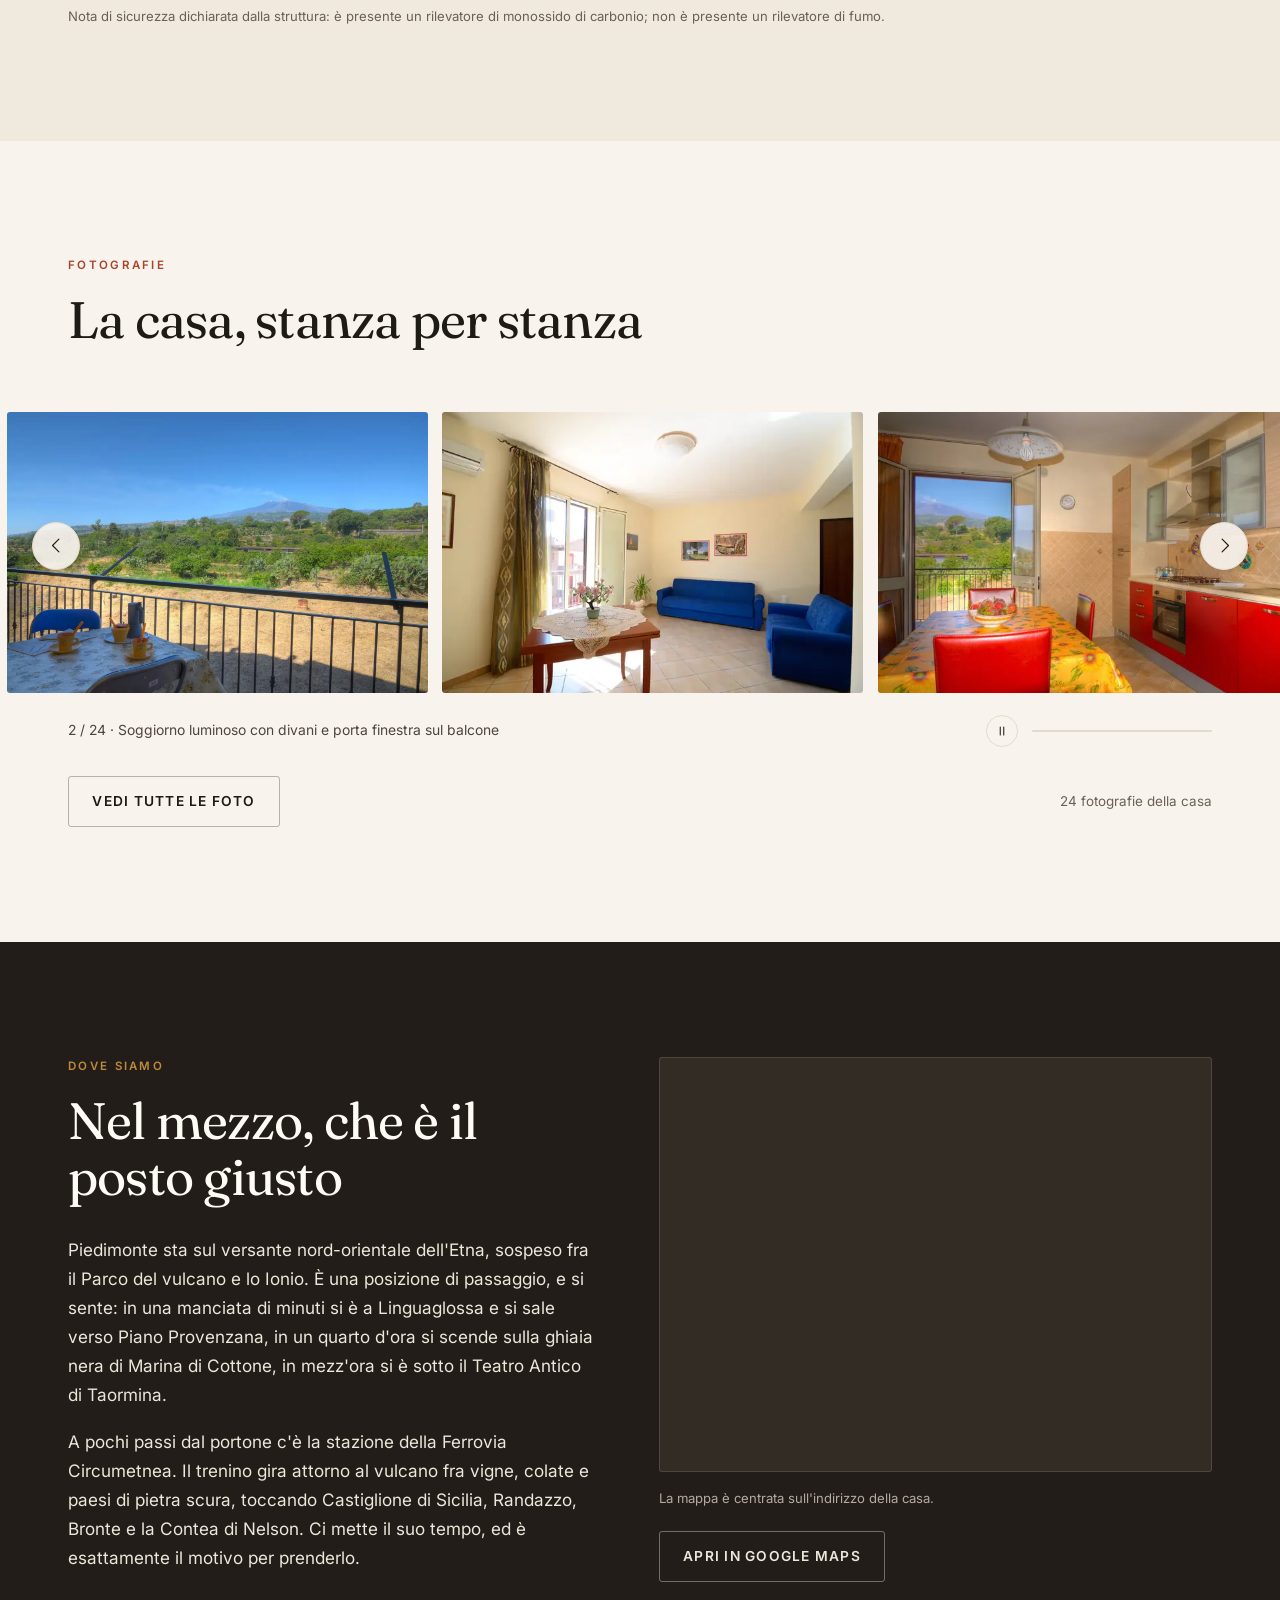
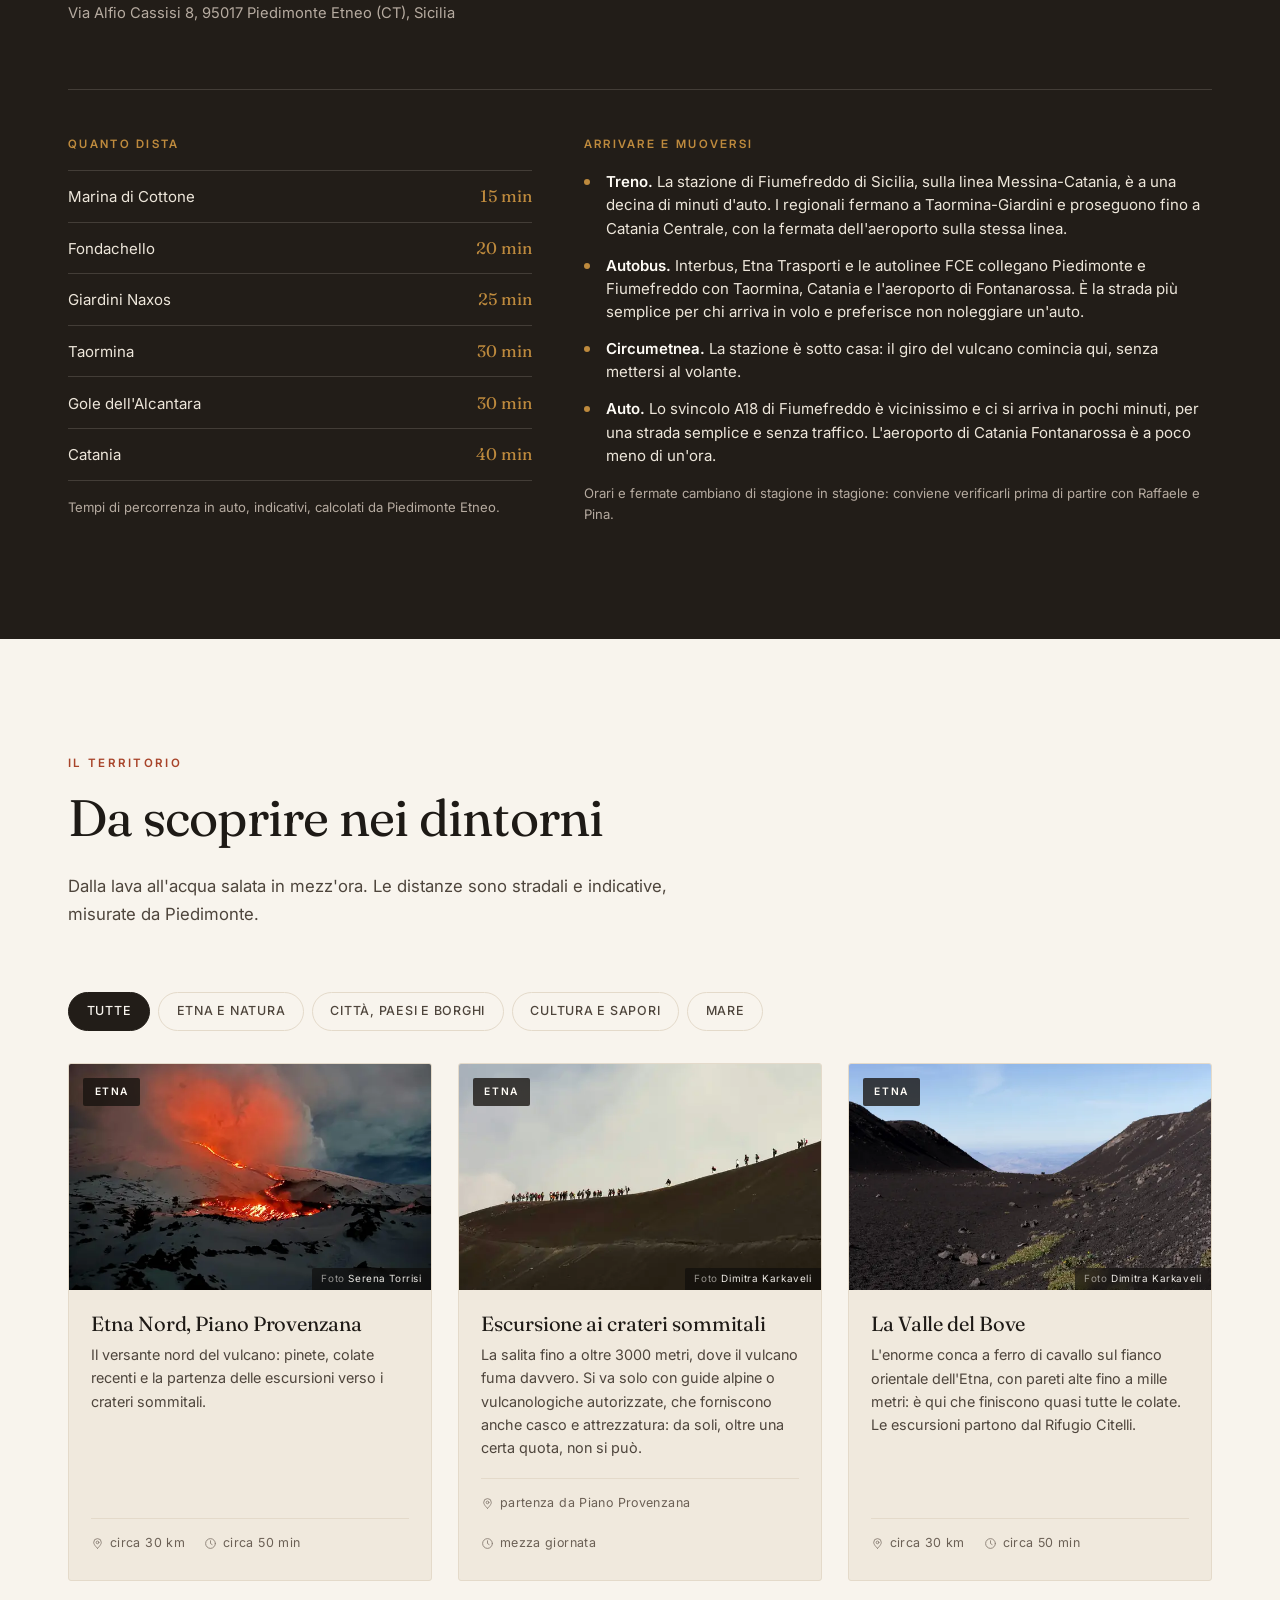
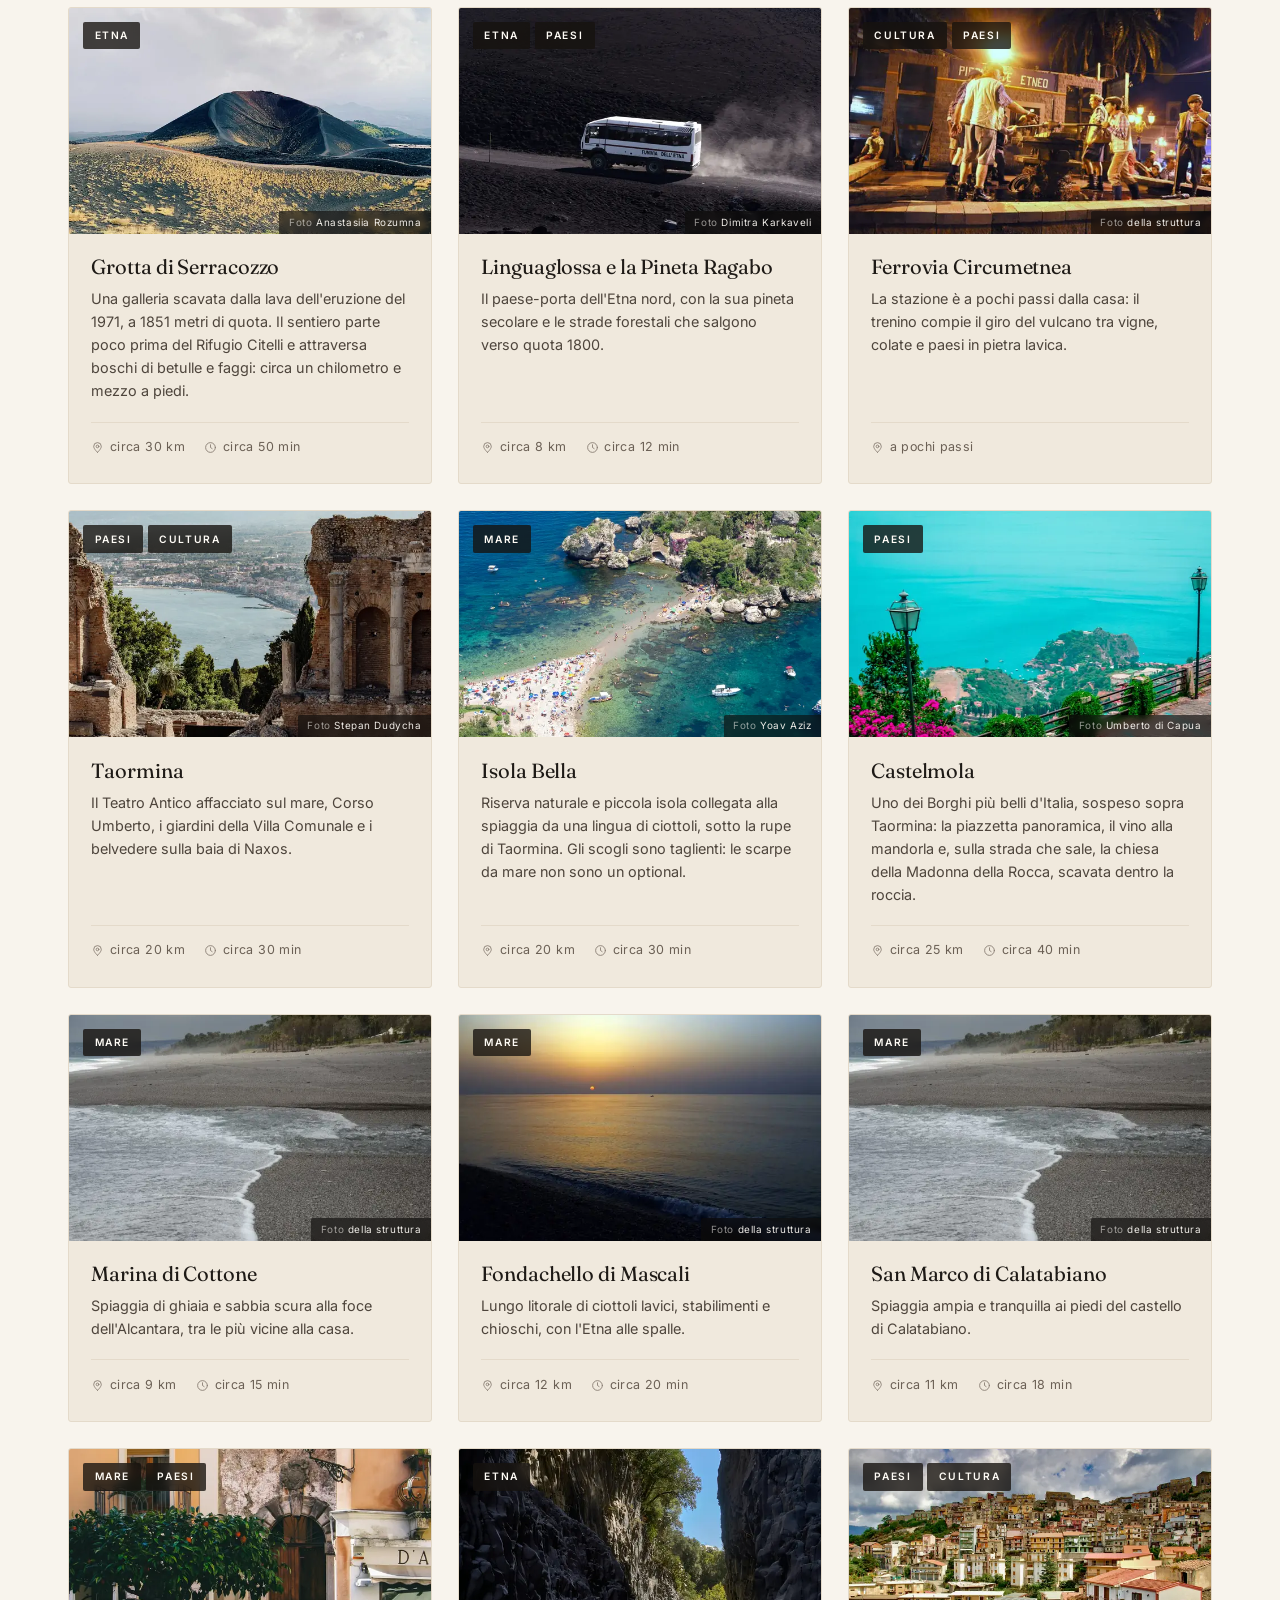
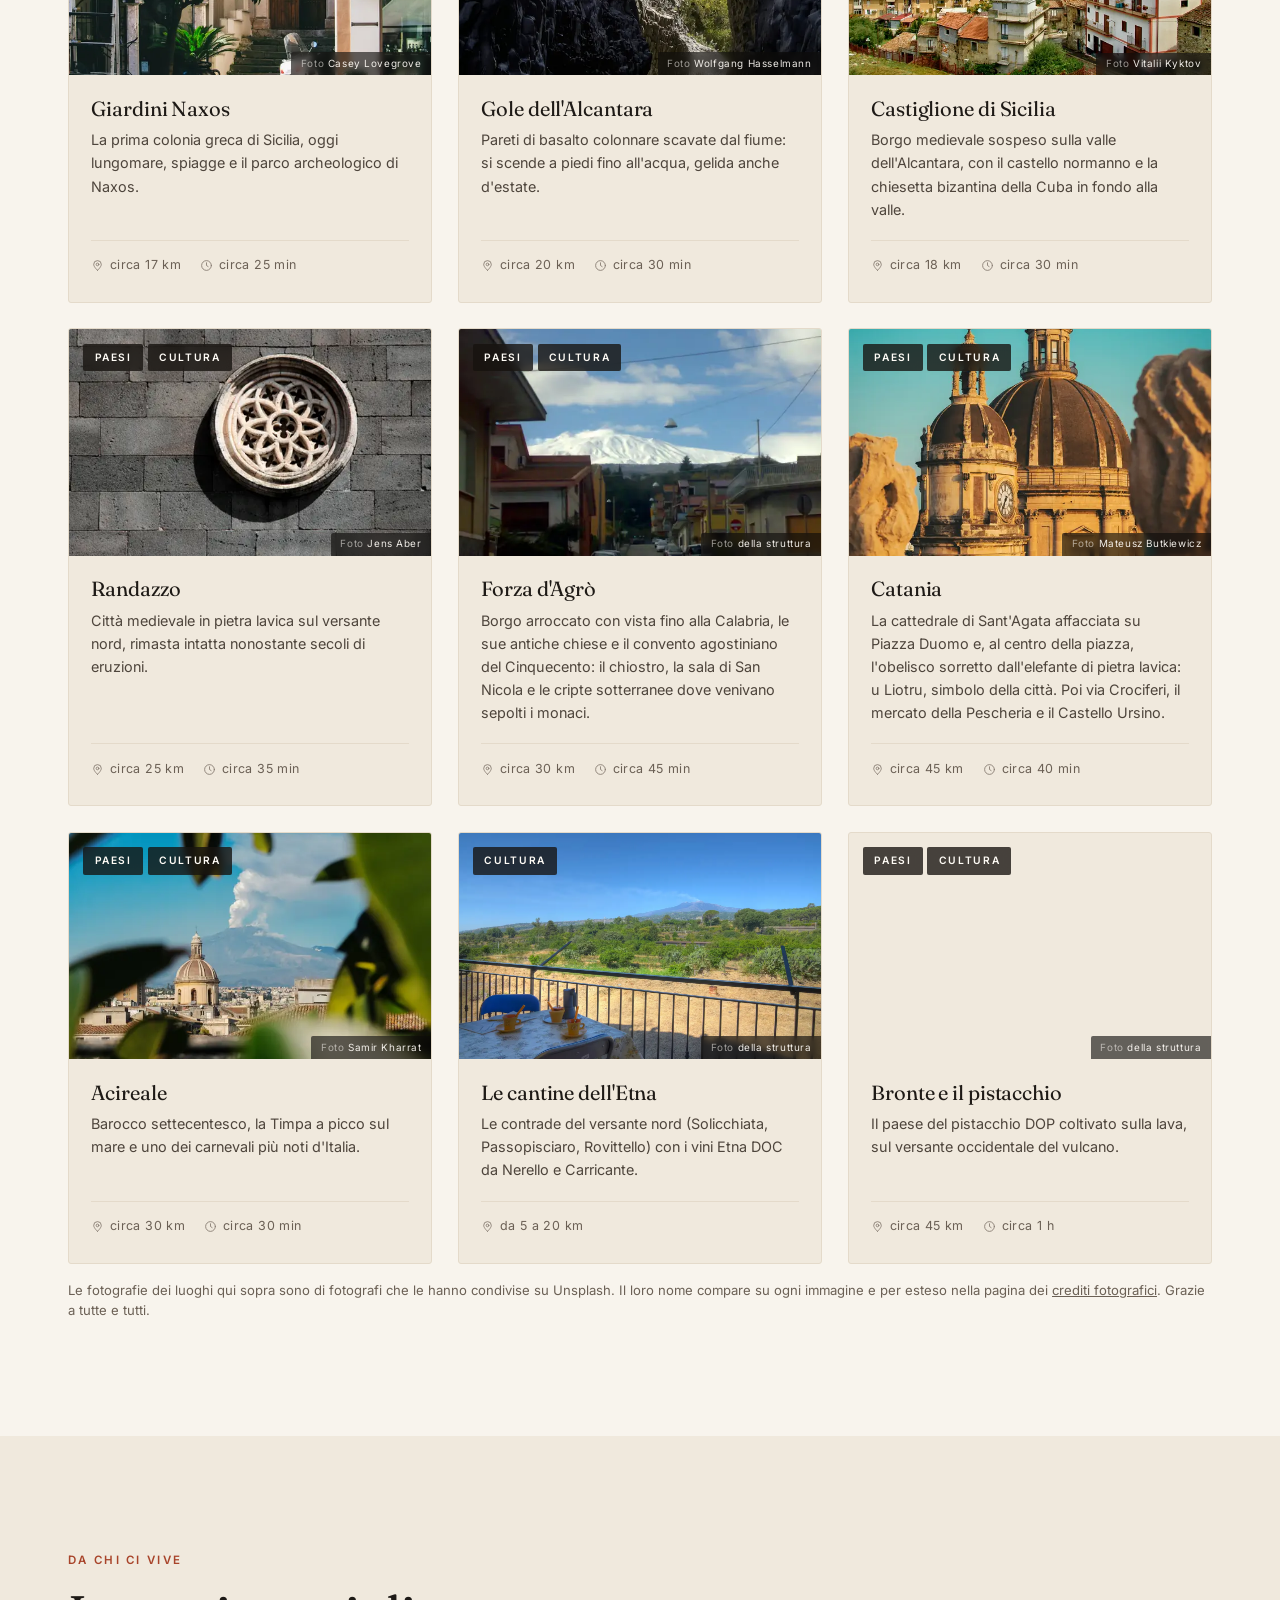
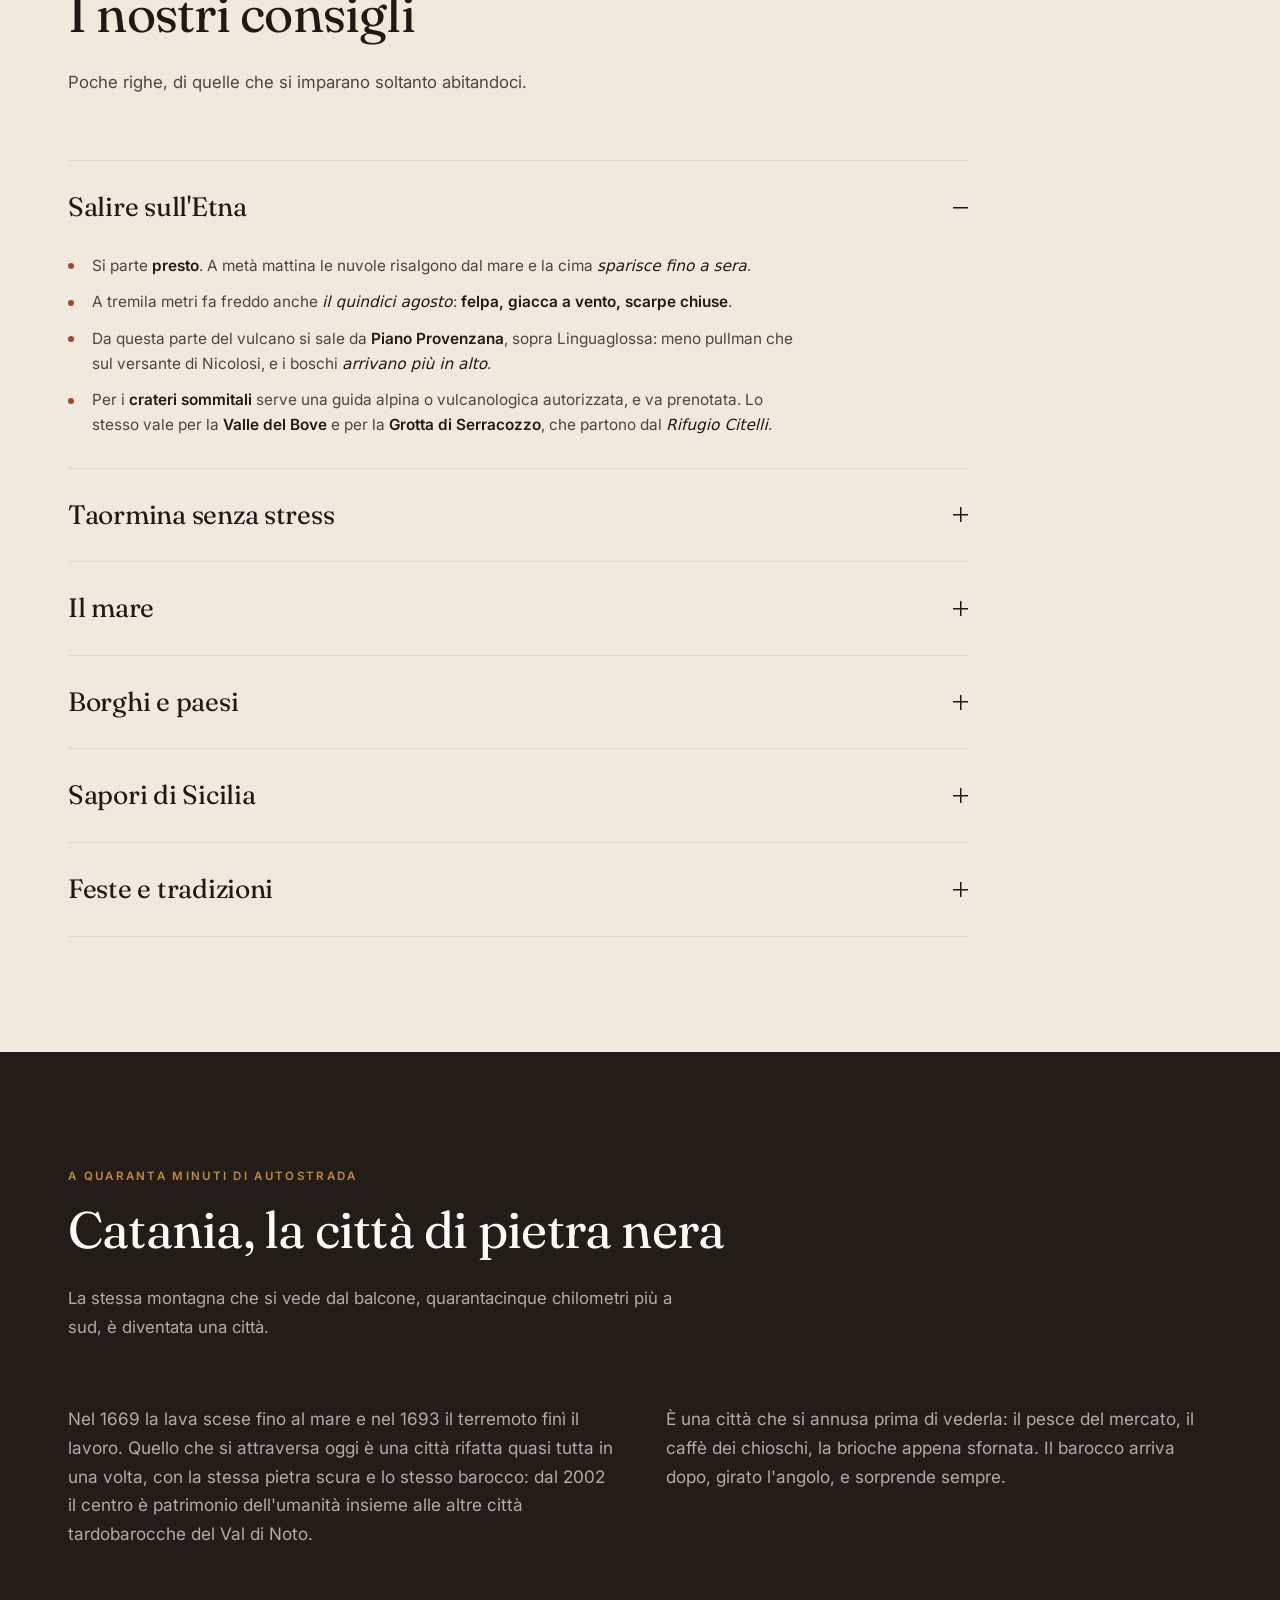
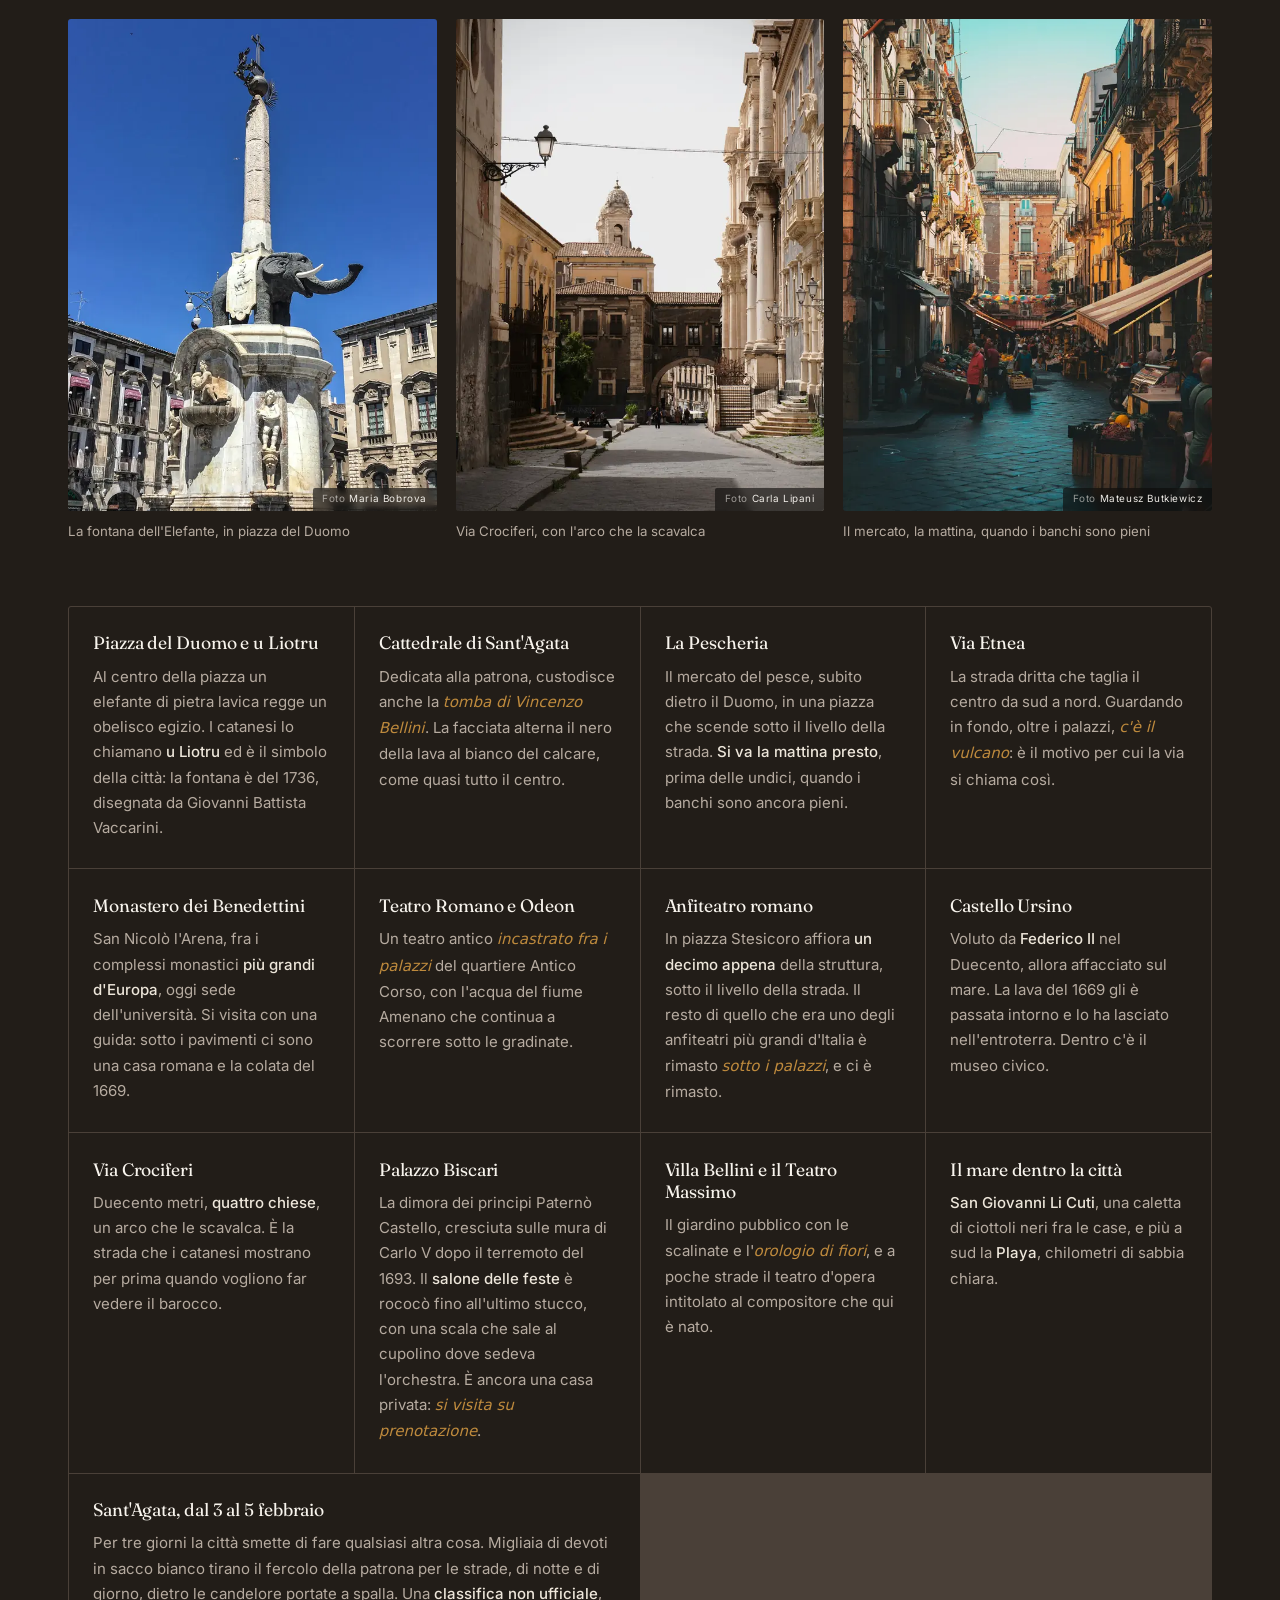
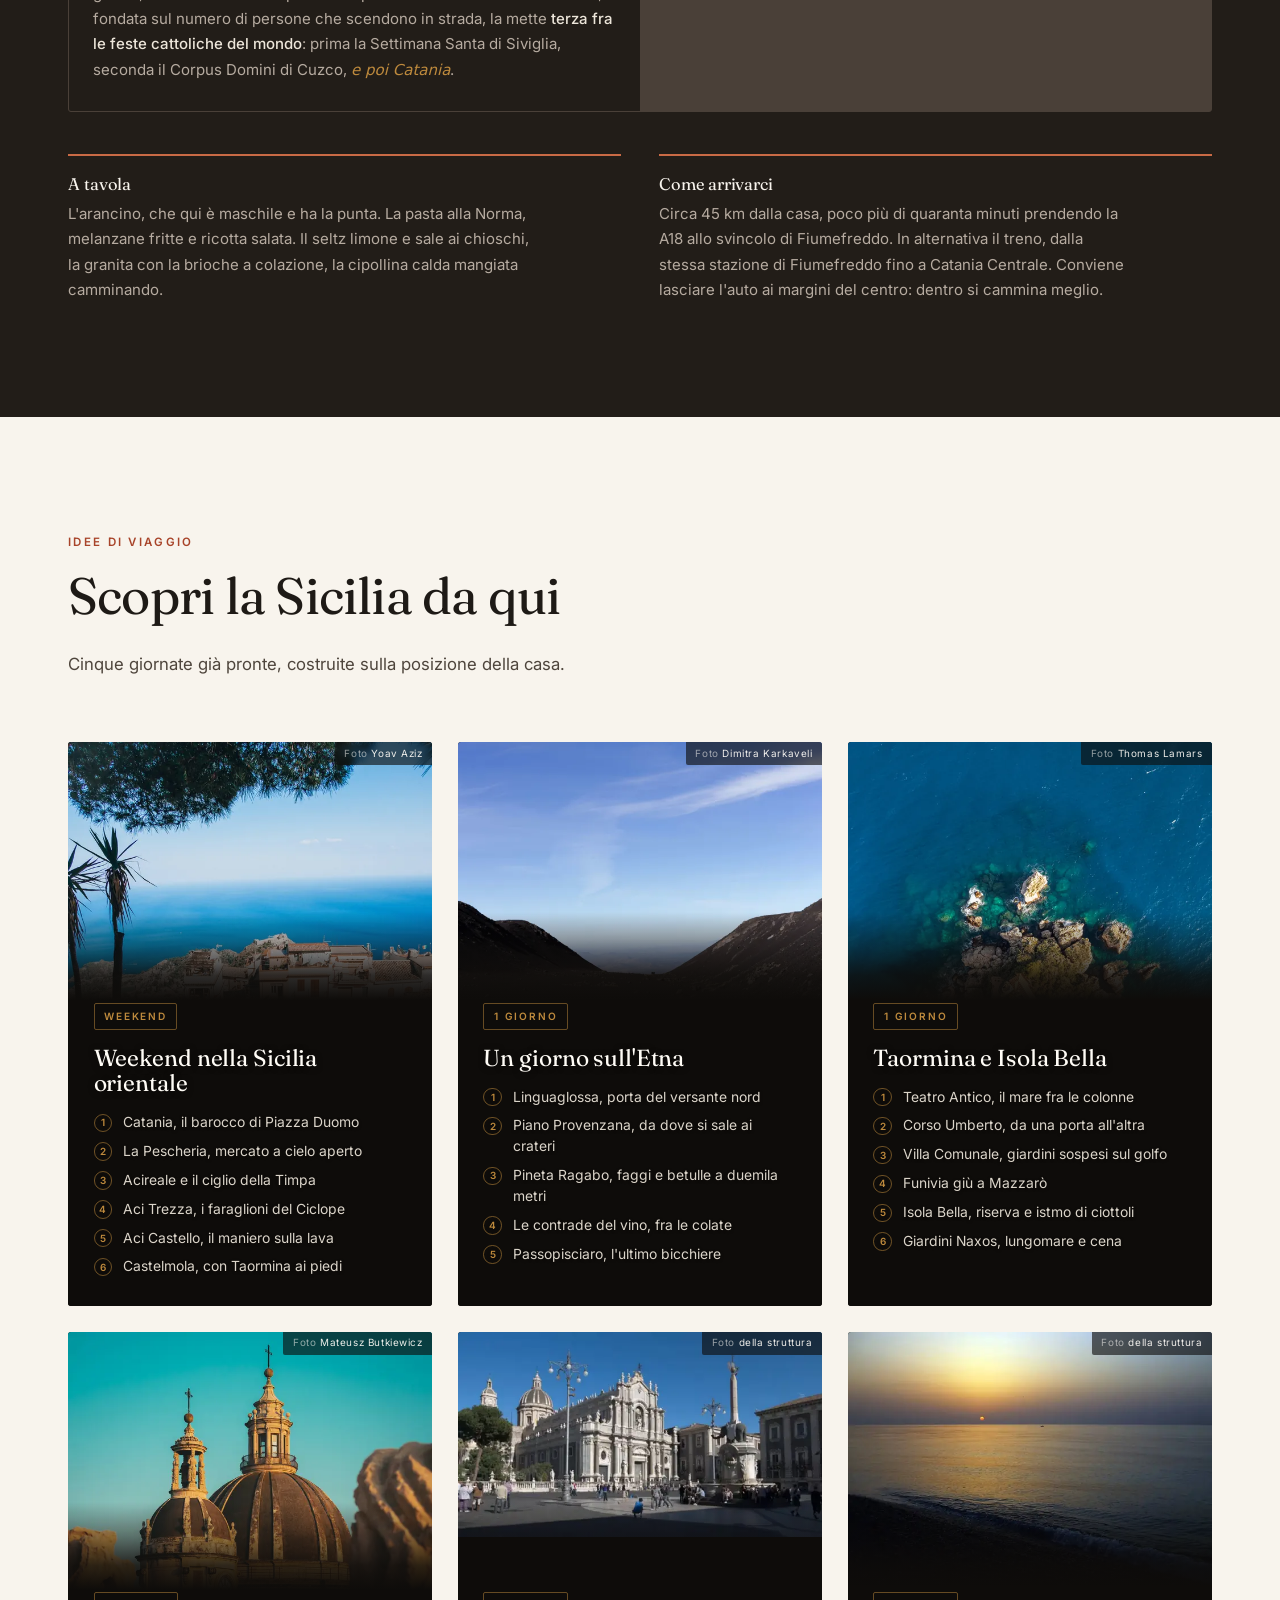
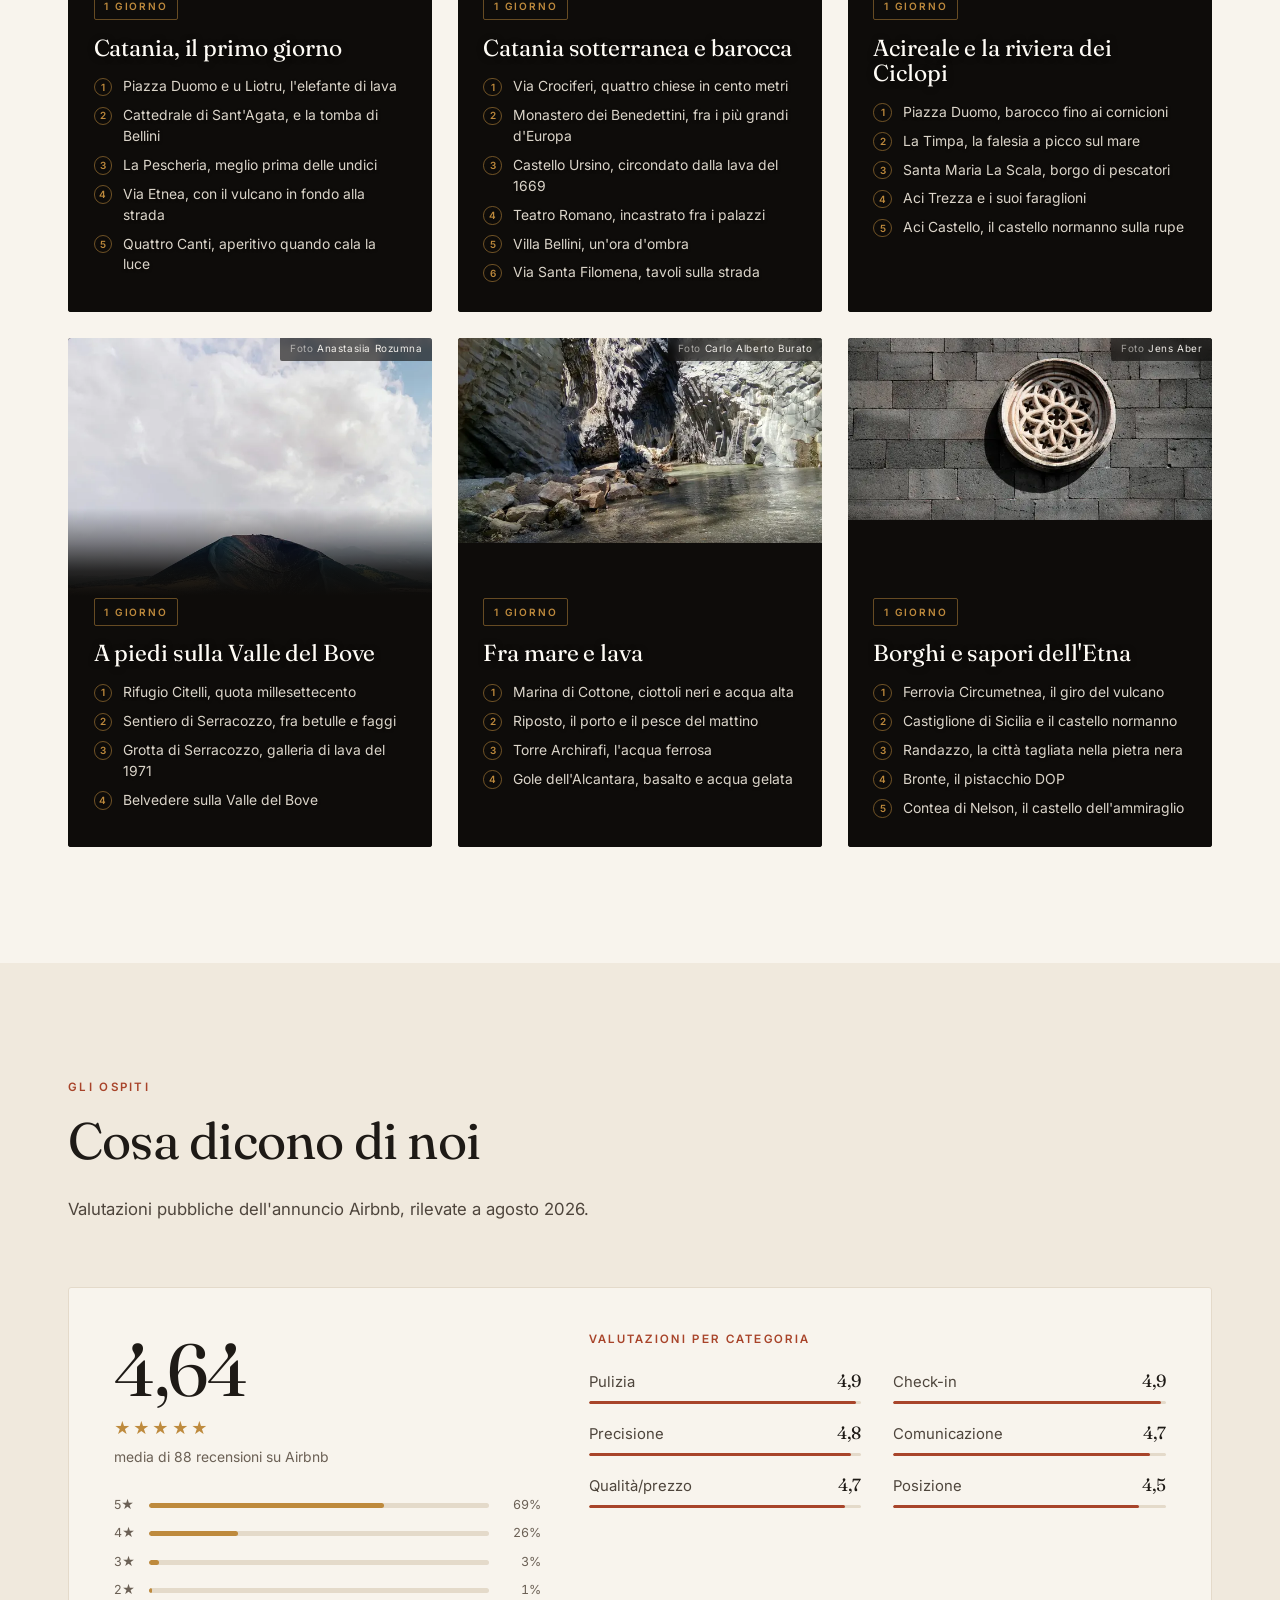
==== commit 35d4e403: "Sezione Catania, carosello continuo, itinerari uniformi, privacy unificata" ====
--- a/index.html
+++ b/index.html
@@ -131,6 +131,7 @@
         <li><a href="#recensioni" data-i18n="nav.recensioni">Recensioni</a></li>
         <!-- Sul menu a tendina del telefono c'è spazio: qui compare anche
              "Itinerari", che sulla barra orizzontale resterebbe troppo stretta. -->
+        <li class="nav-extra"><a href="#catania" data-i18n="nav.catania">Catania</a></li>
         <li class="nav-extra"><a href="#itinerari" data-i18n="nav.itinerari">Itinerari</a></li>
         <li><a href="#contatti"   data-i18n="nav.contatti">Contatti</a></li>
       </ul>
@@ -178,8 +179,8 @@
       <span class="hero-title-2" data-i18n="brand.2">e Taormina</span>
     </h1>
     <p class="hero-sub" data-i18n="hero.sub">
-      Una casa affacciata sul vulcano, a venti minuti dal mare Ionio.
-      Da qui la Sicilia orientale comincia sul balcone.
+      Dove il respiro caldo dell'Etna incontra l'azzurro dello Ionio,
+      tra il silenzio della montagna e il profumo del mare.
     </p>
 
     <div class="hero-actions">
@@ -193,7 +194,7 @@
       <li><strong>6</strong> <span data-i18n="facts.ospiti">ospiti</span></li>
       <li><strong>3</strong> <span data-i18n="facts.camere">camere</span></li>
       <li><strong>2</strong> <span data-i18n="facts.bagni">bagni</span></li>
-      <li data-i18n="facts.vista">Vista Etna</li>
+      <li><strong>1º</strong> <span data-i18n="facts.piano">piano</span></li>
     </ul>
   </div>
 
@@ -209,26 +210,26 @@
       <p class="eyebrow" data-i18n="intro.eyebrow">La casa</p>
       <h2 data-i18n="intro.h">Benvenuti tra l'Etna e Taormina</h2>
       <p data-i18n="intro.p1">
-        Piedimonte Etneo sta esattamente nel mezzo: alle spalle il versante nord del
-        vulcano, davanti la riviera ionica che scende verso Giardini Naxos e Taormina.
-        È un paese di lava e agrumi, dove la vita scorre più lenta che sulla costa e
-        dove, la sera, l'aria arriva già fresca dalla montagna.
+        Piedimonte sta nel punto esatto in cui l'Etna smette di essere montagna e
+        diventa campagna. Alle spalle il versante nord, con i suoi boschi e le colate
+        vecchie di trent'anni. Davanti la riviera che scivola verso Naxos. Un paese di
+        pietra scura e di agrumi, dove verso le otto di sera l'aria cambia e scende
+        fresca da sopra, anche in pieno agosto.
       </p>
       <p data-i18n="intro.p2">
-        L'appartamento occupa il primo piano di una palazzina tranquilla, con ascensore.
-        Tre camere, due bagni e ampi balconi da cui l'Etna si vede per intero: è la stessa
-        vista che trovate nella prima fotografia di questo sito. La cucina è attrezzata
-        davvero, dalle pentole ai taglieri, per chi ha voglia di comprare al mercato e
-        mettersi ai fornelli. Lenzuola e asciugamani sono forniti; il parcheggio in strada
-        è libero e gratuito.
+        L'appartamento è al primo piano di una palazzina quieta, con ascensore. Tre
+        camere, due bagni, balconi abbastanza larghi da apparecchiarci. Dalla parte del
+        vulcano l'Etna si vede per intero, dal cono innevato ai paesi di mezza costa.
+        La cucina è attrezzata sul serio, pentole e taglieri compresi, per chi ha voglia
+        di passare dal mercato e mettersi ai fornelli. Lenzuola e asciugamani ci sono.
+        Il parcheggio in strada è libero.
       </p>
       <p data-i18n="intro.p3">
-        Lo svincolo di Fiumefreddo di Sicilia, sulla A18 Messina-Catania, è a pochi minuti
-        di auto. È il vantaggio meno appariscente della casa e forse il più utile: da qui
-        si raggiunge tutta la Sicilia orientale senza attraversare i paesi della costa.
+        Lo svincolo di Fiumefreddo, sulla A18 Messina-Catania, è a pochi minuti di
+        strada: da qui tutta la Sicilia orientale, e non solo, si raggiunge in fretta.
       </p>
       <p class="intro-host" id="hostLine">
-        Ad accogliervi è Raffaele, che ospita qui dal 2012.
+        Ad accogliervi sono Raffaele e Pina, che ospitano qui dal 2012.
       </p>
       <p class="rating-line" id="ratingLine" hidden></p>
     </div>
@@ -252,7 +253,7 @@
       <p class="eyebrow" data-i18n="casa.eyebrow">Spazi e servizi</p>
       <h2 data-i18n="casa.h">Cosa trovate nell'appartamento</h2>
       <p class="section-lead" data-i18n="casa.lead">
-        Tutto quello che segue è verificato sull'annuncio ufficiale della casa.
+        Quello che segue è preso dall'annuncio ufficiale, senza aggiunte.
       </p>
     </header>
 
@@ -372,7 +373,7 @@
 
   <!-- carosello -->
   <div class="carousel" id="carousel" role="group" aria-roledescription="carosello" aria-label="Fotografie dell'appartamento">
-    <div class="carousel-viewport" id="carViewport" tabindex="0" aria-live="polite">
+    <div class="carousel-viewport" id="carViewport" tabindex="0">
       <ul class="carousel-track" id="carTrack" role="list"><!-- generato da main.js --></ul>
     </div>
 
@@ -387,7 +388,13 @@
 
     <div class="car-bar wrap">
       <p class="car-caption" id="carCaption"></p>
-      <div class="car-dots" id="carDots" role="tablist" aria-label="Scegli la fotografia"></div>
+      <div class="car-tools">
+        <button type="button" class="car-play" id="carPlay" aria-pressed="false" aria-label="Metti in pausa lo scorrimento">
+          <svg class="ic-pause" viewBox="0 0 24 24" aria-hidden="true"><path d="M9 5v14M15 5v14"/></svg>
+          <svg class="ic-play" viewBox="0 0 24 24" aria-hidden="true"><path d="M8 5l11 7-11 7z"/></svg>
+        </button>
+        <div class="car-prog" aria-hidden="true"><span id="carProg"></span></div>
+      </div>
     </div>
   </div>
 
@@ -405,44 +412,80 @@
 
 <!-- ══════════════════════════════════════════════════════ DOVE SIAMO ══ -->
 <section class="section section-dark" id="dove">
-  <div class="wrap grid-dove">
-    <div class="dove-text">
-      <p class="eyebrow" data-i18n="dove.eyebrow">Dove siamo</p>
-      <h2 data-i18n="dove.h">Nel mezzo, che è il posto giusto</h2>
-      <p data-i18n="dove.p1">
-        Piedimonte Etneo si trova sul versante nord-orientale dell'Etna, a mezza costa
-        tra il Parco del vulcano e il mare Ionio. È una posizione di passaggio: si sale
-        verso Linguaglossa e Piano Provenzana in una manciata di minuti, si scende alle
-        spiagge di Marina di Cottone e Fondachello in un quarto d'ora, si arriva a
-        Taormina in circa mezz'ora.
-      </p>
-      <p data-i18n="dove.p2">
-        A pochi passi dalla casa c'è la stazione della Ferrovia Circumetnea, il trenino
-        che gira attorno al vulcano toccando Castiglione di Sicilia, Randazzo, Bronte e
-        la Contea di Nelson: un modo diverso, e più lento, di vedere l'Etna.
-      </p>
-
-      <ul class="dist-list" role="list">
-        <li><span>Marina di Cottone</span><b data-i18n="d.15">15 min</b></li>
-        <li><span>Fondachello</span><b data-i18n="d.20">20 min</b></li>
-        <li><span>Giardini Naxos</span><b data-i18n="d.25">25 min</b></li>
-        <li><span>Taormina</span><b data-i18n="d.30">30 min</b></li>
-        <li><span>Gole dell'Alcantara</span><b data-i18n="d.30b">30 min</b></li>
-        <li><span>Catania</span><b data-i18n="d.40">40 min</b></li>
-      </ul>
-      <p class="micro-note" data-i18n="dove.nota">
-        Tempi di percorrenza in auto, indicativi, calcolati da Piedimonte Etneo.
-      </p>
-
-      <p class="addr" id="addrLine"></p>
-      <a class="btn btn-outline btn-light" id="mapsLink" href="#" target="_blank" rel="noopener noreferrer" data-i18n="dove.apri">Apri in Google Maps</a>
-    </div>
-
-    <div class="dove-map">
-      <!-- La mappa viene inserita da main.js all'apertura della pagina. -->
-      <div class="map-frame" id="mapFrame"></div>
-      <p class="micro-note" id="mapNote"></p>
-    </div>
+  <div class="wrap">
+
+    <!-- Prima fascia: il racconto a sinistra, la mappa a destra.
+         Le informazioni pratiche stanno sotto, a tutta larghezza: così la
+         colonna di destra non resta mezza vuota sui monitor larghi. -->
+    <div class="grid-dove">
+      <div class="dove-text">
+        <p class="eyebrow" data-i18n="dove.eyebrow">Dove siamo</p>
+        <h2 data-i18n="dove.h">Nel mezzo, che è il posto giusto</h2>
+        <p data-i18n="dove.p1">
+          Piedimonte sta sul versante nord-orientale dell'Etna, sospeso fra il Parco del
+          vulcano e lo Ionio. È una posizione di passaggio, e si sente: in una manciata di
+          minuti si è a Linguaglossa e si sale verso Piano Provenzana, in un quarto d'ora
+          si scende sulla ghiaia nera di Marina di Cottone, in mezz'ora si è sotto il
+          Teatro Antico di Taormina.
+        </p>
+        <p data-i18n="dove.p2">
+          A pochi passi dal portone c'è la stazione della Ferrovia Circumetnea. Il trenino
+          gira attorno al vulcano fra vigne, colate e paesi di pietra scura, toccando
+          Castiglione di Sicilia, Randazzo, Bronte e la Contea di Nelson. Ci mette il suo
+          tempo, ed è esattamente il motivo per prenderlo.
+        </p>
+        <p class="addr" id="addrLine"></p>
+      </div>
+
+      <div class="dove-map">
+        <!-- La mappa viene inserita da main.js all'apertura della pagina. -->
+        <div class="map-frame" id="mapFrame"></div>
+        <p class="micro-note" id="mapNote"></p>
+        <a class="btn btn-outline btn-light" id="mapsLink" href="#" target="_blank" rel="noopener noreferrer" data-i18n="dove.apri">Apri in Google Maps</a>
+      </div>
+    </div>
+
+    <!-- Seconda fascia: distanze e collegamenti, affiancati -->
+    <div class="dove-info">
+      <div class="dove-block">
+        <h3 data-i18n="dove.h2dist">Quanto dista</h3>
+        <ul class="dist-list" role="list">
+          <li><span>Marina di Cottone</span><b data-i18n="d.15">15 min</b></li>
+          <li><span>Fondachello</span><b data-i18n="d.20">20 min</b></li>
+          <li><span>Giardini Naxos</span><b data-i18n="d.25">25 min</b></li>
+          <li><span>Taormina</span><b data-i18n="d.30">30 min</b></li>
+          <li><span>Gole dell'Alcantara</span><b data-i18n="d.30b">30 min</b></li>
+          <li><span>Catania</span><b data-i18n="d.40">40 min</b></li>
+        </ul>
+        <p class="micro-note" data-i18n="dove.nota">
+          Tempi di percorrenza in auto, indicativi, calcolati da Piedimonte Etneo.
+        </p>
+      </div>
+
+      <div class="dove-block collegamenti">
+        <h3 data-i18n="dove.h3">Arrivare e muoversi</h3>
+        <ul role="list">
+          <li data-i18n="dove.t1"><b>Treno.</b> La stazione di Fiumefreddo di Sicilia, sulla
+            linea Messina-Catania, è a una decina di minuti d'auto. I regionali fermano a
+            Taormina-Giardini e proseguono fino a Catania Centrale, con la fermata
+            dell'aeroporto sulla stessa linea.</li>
+          <li data-i18n="dove.t2"><b>Autobus.</b> Interbus, Etna Trasporti e le autolinee
+            FCE collegano Piedimonte e Fiumefreddo con Taormina, Catania e l'aeroporto di
+            Fontanarossa. È la strada più semplice per chi arriva in volo e preferisce non
+            noleggiare un'auto.</li>
+          <li data-i18n="dove.t3"><b>Circumetnea.</b> La stazione è sotto casa: il giro del
+            vulcano comincia qui, senza mettersi al volante.</li>
+          <li data-i18n="dove.t4"><b>Auto.</b> Lo svincolo A18 di Fiumefreddo è vicinissimo
+            e ci si arriva in pochi minuti, per una strada semplice e senza traffico.
+            L'aeroporto di Catania Fontanarossa è a poco meno di un'ora.</li>
+        </ul>
+        <p class="micro-note" data-i18n="dove.t5">
+          Orari e fermate cambiano di stagione in stagione: conviene verificarli prima
+          di partire con Raffaele e Pina.
+        </p>
+      </div>
+    </div>
+
   </div>
 </section>
 
@@ -453,7 +496,8 @@
       <p class="eyebrow" data-i18n="poi.eyebrow">Il territorio</p>
       <h2 data-i18n="poi.h">Da scoprire nei dintorni</h2>
       <p class="section-lead" data-i18n="poi.lead">
-        Dal vulcano al mare in mezz'ora. Distanze stradali indicative da Piedimonte Etneo.
+        Dalla lava all'acqua salata in mezz'ora. Le distanze sono stradali e indicative,
+        misurate da Piedimonte.
       </p>
     </header>
 
@@ -475,7 +519,7 @@
       <p class="eyebrow" data-i18n="tips.eyebrow">Da chi ci vive</p>
       <h2 data-i18n="tips.h">I nostri consigli</h2>
       <p class="section-lead" data-i18n="tips.lead">
-        Poche cose, ma quelle che fanno davvero la differenza sul posto.
+        Poche righe, di quelle che si imparano soltanto abitandoci.
       </p>
     </header>
 
@@ -484,11 +528,10 @@
         <summary><span data-i18n="tips.etna.t">Salire sull'Etna</span></summary>
         <div class="tip-body">
           <ul>
-            <li data-i18n="tips.etna.1">Partite presto: a metà mattina le nuvole risalgono dal mare e coprono la cima.</li>
-            <li data-i18n="tips.etna.2">In quota fa freddo tutto l'anno. Felpa, giacca a vento e scarpe chiuse anche ad agosto.</li>
-            <li data-i18n="tips.etna.3">Da qui il versante naturale è quello nord, Piano Provenzana, sopra Linguaglossa: meno affollato del Rifugio Sapienza.</li>
-            <li data-i18n="tips.etna.4">Per i crateri sommitali serve una guida alpina o vulcanologica autorizzata: prenotate prima. Stessa cosa per la Valle del Bove e la Grotta di Serracozzo, che partono dal Rifugio Citelli.</li>
-            <li data-i18n="tips.etna.5">Se non volete guidare in montagna, la Circumetnea gira il vulcano partendo dalla stazione vicino a casa.</li>
+            <li data-i18n="tips.etna.1">Si parte <b>presto</b>. A metà mattina le nuvole risalgono dal mare e la cima <i>sparisce fino a sera</i>.</li>
+            <li data-i18n="tips.etna.2">A tremila metri fa freddo anche <i>il quindici agosto</i>: <b>felpa, giacca a vento, scarpe chiuse</b>.</li>
+            <li data-i18n="tips.etna.3">Da questa parte del vulcano si sale da <b>Piano Provenzana</b>, sopra Linguaglossa: meno pullman che sul versante di Nicolosi, e i boschi <i>arrivano più in alto</i>.</li>
+            <li data-i18n="tips.etna.4">Per i <b>crateri sommitali</b> serve una guida alpina o vulcanologica autorizzata, e va prenotata. Lo stesso vale per la <b>Valle del Bove</b> e per la <b>Grotta di Serracozzo</b>, che partono dal <i>Rifugio Citelli</i>.</li>
           </ul>
         </div>
       </details>
@@ -497,11 +540,11 @@
         <summary><span data-i18n="tips.tao.t">Taormina senza stress</span></summary>
         <div class="tip-body">
           <ul>
-            <li data-i18n="tips.tao.1">In centro non si parcheggia: usate i parcheggi Lumbi o Porta Catania e le navette.</li>
-            <li data-i18n="tips.tao.2">Il Teatro Antico va visto appena apre o nell'ultima ora: la luce è migliore e la folla minore.</li>
-            <li data-i18n="tips.tao.3">Dalla funivia si scende a Mazzarò e a Isola Bella in pochi minuti, evitando i tornanti.</li>
-            <li data-i18n="tips.tao.4">Salite a Castelmola per il panorama: bastano venti minuti e cambia tutto. A metà strada fermatevi al santuario della Madonna della Rocca, scavato nella roccia.</li>
-            <li data-i18n="tips.tao.5">D'estate la sera è più fresca e il corso è più bello: cenate tardi, come si fa qui.</li>
+            <li data-i18n="tips.tao.1">In centro <b>non si parcheggia</b>. Si lascia l'auto al <b>Lumbi</b> o a <b>Porta Catania</b> e si sale con la <i>navetta</i>.</li>
+            <li data-i18n="tips.tao.2">Il <b>Teatro Antico</b> chiede la prima ora del mattino o l'ultima del pomeriggio: la pietra <i>si accende</i> e la folla si dirada.</li>
+            <li data-i18n="tips.tao.3">La <b>funivia</b> scende a Mazzarò in cinque minuti e risparmia <i>una decina di tornanti</i>.</li>
+            <li data-i18n="tips.tao.4">Venti minuti di salita e si è a <b>Castelmola</b>, dove il golfo si vede tutto in una volta. A metà strada c'è la chiesa della <b>Madonna della Rocca</b>, <i>scavata dentro la roccia</i>.</li>
+            <li data-i18n="tips.tao.5">D'estate il corso dà il meglio <i>dopo il tramonto</i>. Si cena <b>tardi</b>, come si usa qui.</li>
           </ul>
         </div>
       </details>
@@ -510,11 +553,11 @@
         <summary><span data-i18n="tips.mare.t">Il mare</span></summary>
         <div class="tip-body">
           <ul>
-            <li data-i18n="tips.mare.1">Le spiagge più vicine sono Marina di Cottone e Fondachello: ciottoli lavici scuri, acqua limpida, fondale che scende subito.</li>
-            <li data-i18n="tips.mare.2">Portate scarpette da scoglio: la ghiaia scotta e il fondo è irregolare.</li>
-            <li data-i18n="tips.mare.3">San Marco di Calatabiano è più ampia e tranquilla, buona con i bambini.</li>
-            <li data-i18n="tips.mare.4">Isola Bella è bellissima ma piccola: andateci presto, i posti finiscono entro le dieci. Gli scogli sono taglienti, le scarpe da mare qui servono davvero.</li>
-            <li data-i18n="tips.mare.5">Il vento di levante alza le onde in poche ore: se soffia, spostatevi verso Naxos.</li>
+            <li data-i18n="tips.mare.1"><b>Marina di Cottone</b> e <b>Fondachello</b> sono le più vicine: ciottoli neri, acqua che <i>si fa profonda a pochi metri da riva</i>.</li>
+            <li data-i18n="tips.mare.2">A mezzogiorno la <b>ghiaia lavica</b> scotta sul serio. Chi arriva scalzo <i>se ne accorge dopo tre passi</i>.</li>
+            <li data-i18n="tips.mare.3"><b>San Marco di Calatabiano</b> è più larga e più quieta, distesa <i>sotto il castello</i>.</li>
+            <li data-i18n="tips.mare.4">A <b>Isola Bella</b> si arriva presto o non si arriva: <i>entro le dieci</i> non resta un metro libero. E lo scoglio taglia, quindi meglio non toglierle, le <b>scarpe</b>.</li>
+            <li data-i18n="tips.mare.5">Basta mezza giornata di <b>levante</b> perché il mare si alzi. In quel caso si scende verso <b>Naxos</b>, dove la baia <i>ripara</i>.</li>
           </ul>
         </div>
       </details>
@@ -523,11 +566,11 @@
         <summary><span data-i18n="tips.borghi.t">Borghi e paesi</span></summary>
         <div class="tip-body">
           <ul>
-            <li data-i18n="tips.borghi.1">Castiglione di Sicilia: castello normanno e vista sulla valle dell'Alcantara.</li>
-            <li data-i18n="tips.borghi.2">Randazzo: la città nera, costruita interamente in pietra lavica.</li>
-            <li data-i18n="tips.borghi.3">Forza d'Agrò: borgo a picco sul mare con vista fino alla Calabria, le antiche chiese e il convento agostiniano con le sue cripte.</li>
-            <li data-i18n="tips.borghi.4">Bronte: pistacchio DOP, raccolto solo negli anni dispari.</li>
-            <li data-i18n="tips.borghi.5">Castelmola: uno dei Borghi più belli d'Italia, piazzetta panoramica e vino alla mandorla, sopra Taormina.</li>
+            <li data-i18n="tips.borghi.1"><b>Castiglione di Sicilia</b> guarda la valle dell'Alcantara dall'alto di un <i>castello normanno</i>.</li>
+            <li data-i18n="tips.borghi.2"><b>Randazzo</b> è nera per intero: portali, chiese, selciato, tutto tagliato nella <i>pietra lavica</i>.</li>
+            <li data-i18n="tips.borghi.3"><b>Forza d'Agrò</b> sta a picco sul mare e arriva a vedere la Calabria. Sotto il <b>convento agostiniano</b> ci sono le <i>cripte</i> dove riposavano i monaci.</li>
+            <li data-i18n="tips.borghi.4">A <b>Bronte</b> il pistacchio si raccoglie a anni alterni, <i>negli anni dispari</i>. Per questo costa quello che costa.</li>
+            <li data-i18n="tips.borghi.5"><b>Castelmola</b> è fra i Borghi più belli d'Italia: una piazzetta sospesa, il <i>vino alla mandorla</i>, e Taormina che resta sotto.</li>
           </ul>
         </div>
       </details>
@@ -536,17 +579,189 @@
         <summary><span data-i18n="tips.sapori.t">Sapori di Sicilia</span></summary>
         <div class="tip-body">
           <ul>
-            <li data-i18n="tips.sapori.1">La granita è colazione, non merenda: si mangia inzuppandoci la brioche col tuppo, seduti al bar alle otto del mattino. Mandorla, gelso o limone, e la scelta è la cosa più difficile della giornata.</li>
-            <li data-i18n="tips.sapori.2">Qui è arancino, al maschile, e si mangia in piedi al bancone scottandosi le dita. Sul genere non si discute con un palermitano.</li>
-            <li data-i18n="tips.sapori.3">Pasta alla Norma: melanzane fritte, pomodoro, basilico e una nevicata di ricotta salata. Porta il nome dell'opera di Bellini, che era catanese, e a Catania è una questione seria.</li>
-            <li data-i18n="tips.sapori.4">Al porto di Riposto il pesce si compra la mattina presto, quando le cassette sono ancora bagnate. Il pesce azzurro costa poco e sa di mare vero.</li>
-            <li data-i18n="tips.sapori.5">I vini dell'Etna nascono a poche curve da casa, su terra nera e vigne vecchie: Nerello Mascalese in rosso, Carricante in bianco. Le cantine aprono le porte, basta chiamare prima.</li>
-            <li data-i18n="tips.sapori.6">Nelle macellerie del paese la salsiccia si compra a metro, insaporita con i semi di finocchio. Con un formaggio locale e un pane di grano duro la cena è già decisa, e la cucina di casa è attrezzata per meritarselo.</li>
-            <li data-i18n="tips.sapori.7">Il pistacchio di Bronte e i cannoli riempiti al momento con ricotta di pecora si comprano l'ultimo giorno: è il modo più semplice per portarsi dietro la Sicilia ancora per qualche ora.</li>
+            <li data-i18n="tips.sapori.1">La <b>granita</b> è colazione, non merenda: si mangia inzuppandoci la <b>brioche col tuppo</b>, seduti al bar <i>alle otto del mattino</i>. Mandorla, gelso o limone, e la scelta è la cosa più difficile della giornata.</li>
+            <li data-i18n="tips.sapori.2">Qui è <b>arancino</b>, <i>al maschile</i>, e si mangia in piedi al bancone scottandosi le dita.</li>
+            <li data-i18n="tips.sapori.3"><b>Pasta alla Norma</b>: melanzane fritte, pomodoro, basilico e una <i>nevicata di ricotta salata</i>. Porta il nome dell'opera di Bellini, che era catanese, e a Catania è una questione seria.</li>
+            <li data-i18n="tips.sapori.4">Al <b>porto di Riposto</b> il pesce si compra la mattina presto, <i>quando le cassette sono ancora bagnate</i>. Il pesce azzurro costa poco e sa di mare vero.</li>
+            <li data-i18n="tips.sapori.5">I <b>vini dell'Etna</b> nascono a poche curve da casa, su terrazze di pietra e sabbia vulcanica: <i>Nerello Mascalese</i> in rosso, <i>Carricante</i> in bianco.</li>
+            <li data-i18n="tips.sapori.6">Nelle <b>macellerie</b> del paese la salsiccia si compra <i>a metro</i>, insaporita con i semi di finocchio. Con un formaggio e un pane di grano duro non serve altro.</li>
+            <li data-i18n="tips.sapori.7">I <b>cannoli</b> sono sempre una buona idea. Compratene l'ultimo giorno, con la <i>ricotta messa dentro davanti a voi</i>: è il modo più semplice per portarsi dietro la Sicilia ancora per qualche ora.</li>
           </ul>
         </div>
       </details>
-    </div>
+
+      <details class="tip">
+        <summary><span data-i18n="tips.feste.t">Feste e tradizioni</span></summary>
+        <div class="tip-body">
+          <ul>
+            <li data-i18n="tips.feste.1">Dal <i>3 al 5 febbraio</i> Catania si ferma per <b>sant'Agata</b>. Migliaia di devoti in sacco bianco tirano la vara per le strade, tutta la notte: è una delle processioni più affollate d'Italia e non somiglia a niente altro.</li>
+            <li data-i18n="tips.feste.2">Il <b>Carnevale di Acireale</b> cade <i>fra gennaio e febbraio</i>, secondo la Pasqua. Carri di cartapesta e carri infiorati, per più di una settimana.</li>
+            <li data-i18n="tips.feste.3"><b>Sant'Ignazio di Loyola</b>, patrono di Piedimonte, si celebra il <i>31 luglio</i>, e la prima domenica di agosto il paese resta sveglio fino ai fuochi.</li>
+            <li data-i18n="tips.feste.4">Nella frazione di <b>San Gerardo</b> tocca all'<i>ultima domenica di agosto</i>, per San Gerardo Maiella: una festa più piccola e più antica, di quelle che non finiscono sui manifesti.</li>
+            <li data-i18n="tips.feste.5">La <b>Festa Medievale di Randazzo</b>, d'<i>estate</i>, riporta il borgo al suo Medioevo: cortei in costume, sbandieratori e taverne fra i palazzi di pietra nera.</li>
+            <li data-i18n="tips.feste.6">La <b>Festa della Vendemmia</b> di Piedimonte, a <i>settembre</i>, porta in strada carretti addobbati, gruppi folkloristici e un palmento all'aperto dove si pigia l'uva come si faceva un tempo.</li>
+            <li data-i18n="tips.feste.7">La <b>Sagra del Pistacchio</b> di Bronte, fra <i>fine settembre e inizio ottobre</i>, riempie il paese di banchi, visite guidate e oro verde in ogni forma commestibile.</li>
+            <li data-i18n="tips.feste.8">Fra settembre e ottobre le <b>contrade dell'Etna</b> cambiano colore: le vigne passano dal verde al rosso <i>nel giro di due settimane</i>.</li>
+          </ul>
+          <p class="micro-note" data-i18n="tips.feste.nota">
+            Le date civili cambiano ogni anno: se venite per una festa in particolare,
+            chiedete conferma a Raffaele e Pina quando prenotate.
+          </p>
+        </div>
+      </details>
+    </div>
+  </div>
+</section>
+
+
+
+<!-- ════════════════════════════════════════════════════════ CATANIA ══ -->
+<section class="section section-dark catania" id="catania">
+  <div class="wrap">
+    <header class="section-head">
+      <p class="eyebrow" data-i18n="cat.eyebrow">A quaranta minuti di autostrada</p>
+      <h2 data-i18n="cat.h">Catania, la città di pietra nera</h2>
+      <p class="section-lead" data-i18n="cat.lead">
+        La stessa montagna che si vede dal balcone, quarantacinque chilometri più a
+        sud, è diventata una città.
+      </p>
+    </header>
+
+    <div class="cat-testo">
+      <p data-i18n="cat.p1">
+        Nel 1669 la lava scese fino al mare e nel 1693 il terremoto finì il lavoro.
+        Quello che si attraversa oggi è una città rifatta quasi tutta in una volta,
+        con la stessa pietra scura e lo stesso barocco: dal 2002 il centro è
+        patrimonio dell'umanità insieme alle altre città tardobarocche del Val di Noto.
+      </p>
+      <p data-i18n="cat.p2">
+        È una città che si annusa prima di vederla: il pesce del mercato, il caffè
+        dei chioschi, la brioche appena sfornata. Il barocco arriva dopo, girato
+        l'angolo, e sorprende sempre.
+      </p>
+    </div>
+
+    <div class="cat-photos">
+      <figure class="cat-ph">
+        <div class="cat-ph-img">
+          <picture>
+            <source type="image/webp" srcset="assets/images/optimized/v-catania-liotru-640.webp 640w, assets/images/optimized/v-catania-liotru-1024.webp 1024w, assets/images/optimized/v-catania-liotru-1440.webp 1440w" sizes="(min-width:900px) 30vw, (min-width:560px) 45vw, 92vw">
+            <img src="assets/images/optimized/v-catania-liotru-1024.jpg" srcset="assets/images/optimized/v-catania-liotru-640.jpg 640w, assets/images/optimized/v-catania-liotru-1024.jpg 1024w, assets/images/optimized/v-catania-liotru-1440.jpg 1440w" sizes="(min-width:900px) 30vw, (min-width:560px) 45vw, 92vw" width="1024" height="1365" loading="lazy" decoding="async" style="object-position:50% 50%" data-i18n-alt="cat.ph.liotru.alt" alt="La fontana dell'Elefante in piazza del Duomo a Catania, con l'obelisco e l'elefante di pietra lavica">
+          </picture>
+          <a class="ph-credit" href="https://unsplash.com/photos/7xy3l9RV4Qw" target="_blank" rel="noopener noreferrer nofollow" title="Fotografia di Maria Bobrova su Unsplash">Maria Bobrova</a>
+        </div>
+        <figcaption data-i18n="cat.ph.liotru">La fontana dell'Elefante, in piazza del Duomo</figcaption>
+      </figure>
+      <figure class="cat-ph">
+        <div class="cat-ph-img">
+          <picture>
+            <source type="image/webp" srcset="assets/images/optimized/v-catania-crociferi-640.webp 640w, assets/images/optimized/v-catania-crociferi-1024.webp 1024w, assets/images/optimized/v-catania-crociferi-1440.webp 1440w" sizes="(min-width:900px) 30vw, (min-width:560px) 45vw, 92vw">
+            <img src="assets/images/optimized/v-catania-crociferi-1024.jpg" srcset="assets/images/optimized/v-catania-crociferi-640.jpg 640w, assets/images/optimized/v-catania-crociferi-1024.jpg 1024w, assets/images/optimized/v-catania-crociferi-1440.jpg 1440w" sizes="(min-width:900px) 30vw, (min-width:560px) 45vw, 92vw" width="1024" height="1365" loading="lazy" decoding="async" style="object-position:50% 45%" data-i18n-alt="cat.ph.crociferi.alt" alt="Via Crociferi a Catania, fra le facciate barocche delle chiese, con l'arco in fondo alla strada">
+          </picture>
+          <a class="ph-credit" href="https://unsplash.com/photos/f2PyFPC34Z8" target="_blank" rel="noopener noreferrer nofollow" title="Fotografia di Carla Lipani su Unsplash">Carla Lipani</a>
+        </div>
+        <figcaption data-i18n="cat.ph.crociferi">Via Crociferi, con l'arco che la scavalca</figcaption>
+      </figure>
+      <figure class="cat-ph">
+        <div class="cat-ph-img">
+          <picture>
+            <source type="image/webp" srcset="assets/images/optimized/v-catania-mercato-640.webp 640w, assets/images/optimized/v-catania-mercato-1024.webp 1024w, assets/images/optimized/v-catania-mercato-1440.webp 1440w" sizes="(min-width:900px) 30vw, (min-width:560px) 45vw, 92vw">
+            <img src="assets/images/optimized/v-catania-mercato-1024.jpg" srcset="assets/images/optimized/v-catania-mercato-640.jpg 640w, assets/images/optimized/v-catania-mercato-1024.jpg 1024w, assets/images/optimized/v-catania-mercato-1440.jpg 1440w" sizes="(min-width:900px) 30vw, (min-width:560px) 45vw, 92vw" width="1024" height="1365" loading="lazy" decoding="async" style="object-position:50% 50%" data-i18n-alt="cat.ph.mercato.alt" alt="Le bancarelle di un mercato di strada nel centro di Catania, sotto le tende da sole e i balconi">
+          </picture>
+          <a class="ph-credit" href="https://unsplash.com/photos/5R5zxf23u5k" target="_blank" rel="noopener noreferrer nofollow" title="Fotografia di Mateusz Butkiewicz su Unsplash">Mateusz Butkiewicz</a>
+        </div>
+        <figcaption data-i18n="cat.ph.mercato">Il mercato, la mattina, quando i banchi sono pieni</figcaption>
+      </figure>
+    </div>
+
+    <ul class="cat-grid" role="list">
+      <li class="cat-card">
+        <h3 data-i18n="cat.1.t">Piazza del Duomo e u Liotru</h3>
+        <p data-i18n="cat.1.d">Al centro della piazza un elefante di pietra lavica regge un obelisco egizio. I catanesi lo chiamano <b>u Liotru</b> ed è il simbolo della città: la fontana è del 1736, disegnata da Giovanni Battista Vaccarini.</p>
+      </li>
+      <li class="cat-card">
+        <h3 data-i18n="cat.2.t">Cattedrale di Sant'Agata</h3>
+        <p data-i18n="cat.2.d">Dedicata alla patrona, custodisce anche la <i>tomba di Vincenzo Bellini</i>. La facciata alterna il nero della lava al bianco del calcare, come quasi tutto il centro.</p>
+      </li>
+      <li class="cat-card">
+        <h3 data-i18n="cat.3.t">La Pescheria</h3>
+        <p data-i18n="cat.3.d">Il mercato del pesce, subito dietro il Duomo, in una piazza che scende sotto il livello della strada. <b>Si va la mattina presto</b>, prima delle undici, quando i banchi sono ancora pieni.</p>
+      </li>
+      <li class="cat-card">
+        <h3 data-i18n="cat.4.t">Via Etnea</h3>
+        <p data-i18n="cat.4.d">La strada dritta che taglia il centro da sud a nord. Guardando in fondo, oltre i palazzi, <i>c'è il vulcano</i>: è il motivo per cui la via si chiama così.</p>
+      </li>
+      <li class="cat-card">
+        <h3 data-i18n="cat.5.t">Monastero dei Benedettini</h3>
+        <p data-i18n="cat.5.d">San Nicolò l'Arena, fra i complessi monastici <b>più grandi d'Europa</b>, oggi sede dell'università. Si visita con una guida: sotto i pavimenti ci sono una casa romana e la colata del 1669.</p>
+      </li>
+      <li class="cat-card">
+        <h3 data-i18n="cat.6.t">Teatro Romano e Odeon</h3>
+        <p data-i18n="cat.6.d">Un teatro antico <i>incastrato fra i palazzi</i> del quartiere Antico Corso, con l'acqua del fiume Amenano che continua a scorrere sotto le gradinate.</p>
+      </li>
+      <li class="cat-card">
+        <h3 data-i18n="cat.anfi.t">Anfiteatro romano</h3>
+        <p data-i18n="cat.anfi.d">In piazza Stesicoro affiora <b>un decimo appena</b> della struttura, sotto il livello della strada. Il resto di quello che era uno degli anfiteatri più grandi d'Italia è rimasto <i>sotto i palazzi</i>, e ci è rimasto.</p>
+      </li>
+      <li class="cat-card">
+        <h3 data-i18n="cat.7.t">Castello Ursino</h3>
+        <p data-i18n="cat.7.d">Voluto da <b>Federico II</b> nel Duecento, allora affacciato sul mare. La lava del 1669 gli è passata intorno e lo ha lasciato nell'entroterra. Dentro c'è il museo civico.</p>
+      </li>
+      <li class="cat-card">
+        <h3 data-i18n="cat.8.t">Via Crociferi</h3>
+        <p data-i18n="cat.8.d">Duecento metri, <b>quattro chiese</b>, un arco che le scavalca. È la strada che i catanesi mostrano per prima quando vogliono far vedere il barocco.</p>
+      </li>
+      <li class="cat-card">
+        <h3 data-i18n="cat.biscari.t">Palazzo Biscari</h3>
+        <p data-i18n="cat.biscari.d">La dimora dei principi Paternò Castello, cresciuta sulle mura di Carlo V dopo il terremoto del 1693. Il <b>salone delle feste</b> è rococò fino all'ultimo stucco, con una scala che sale al cupolino dove sedeva l'orchestra. È ancora una casa privata: <i>si visita su prenotazione</i>.</p>
+      </li>
+      <li class="cat-card">
+        <h3 data-i18n="cat.9.t">Villa Bellini e il Teatro Massimo</h3>
+        <p data-i18n="cat.9.d">Il giardino pubblico con le scalinate e l'<i>orologio di fiori</i>, e a poche strade il teatro d'opera intitolato al compositore che qui è nato.</p>
+      </li>
+      <li class="cat-card">
+        <h3 data-i18n="cat.10.t">Il mare dentro la città</h3>
+        <p data-i18n="cat.10.d"><b>San Giovanni Li Cuti</b>, una caletta di ciottoli neri fra le case, e più a sud la <b>Playa</b>, chilometri di sabbia chiara.</p>
+      </li>
+      <li class="cat-card cat-card-wide">
+        <h3 data-i18n="cat.agata.t">Sant'Agata, dal 3 al 5 febbraio</h3>
+        <p data-i18n="cat.agata.d">Per tre giorni la città smette di fare qualsiasi altra cosa. Migliaia di devoti in sacco bianco tirano il fercolo della patrona per le strade, di notte e di giorno, dietro le candelore portate a spalla. Una <b>classifica non ufficiale</b>, fondata sul numero di persone che scendono in strada, la mette <b>terza fra le feste cattoliche del mondo</b>: prima la Settimana Santa di Siviglia, seconda il Corpus Domini di Cuzco, <i>e poi Catania</i>.</p>
+      </li>
+    </ul>
+
+    <div class="cat-note">
+      <div class="cat-note-b">
+        <h3 data-i18n="cat.tavola.t">A tavola</h3>
+        <p data-i18n="cat.tavola.d">
+          L'arancino, che qui è maschile e ha la punta. La pasta alla Norma, melanzane
+          fritte e ricotta salata. Il seltz limone e sale ai chioschi, la granita con la
+          brioche a colazione, la cipollina calda mangiata camminando.
+        </p>
+      </div>
+      <div class="cat-note-b">
+        <h3 data-i18n="cat.arrivo.t">Come arrivarci</h3>
+        <p data-i18n="cat.arrivo.d">
+          Circa 45 km dalla casa, poco più di quaranta minuti prendendo la A18 allo
+          svincolo di Fiumefreddo. In alternativa il treno, dalla stessa stazione di
+          Fiumefreddo fino a Catania Centrale. Conviene lasciare l'auto ai margini del
+          centro: dentro si cammina meglio.
+        </p>
+      </div>
+    </div>
+  </div>
+</section>
+
+<!-- ══════════════════════════════════════════════════════ ITINERARI ══ -->
+<section class="section" id="itinerari">
+  <div class="wrap">
+    <header class="section-head">
+      <p class="eyebrow" data-i18n="iti.eyebrow">Idee di viaggio</p>
+      <h2 data-i18n="iti.h">Scopri la Sicilia da qui</h2>
+      <p class="section-lead" data-i18n="iti.lead">
+        Cinque giornate già pronte, costruite sulla posizione della casa.
+      </p>
+    </header>
+    <div class="iti-grid" id="itiGrid"><!-- generato da main.js --></div>
   </div>
 </section>
 
@@ -587,20 +802,6 @@
     <p class="rev-link">
       <a class="btn btn-outline" id="revAll" href="https://www.airbnb.it/rooms/540027/reviews" target="_blank" rel="noopener noreferrer" data-i18n="rev.all">Leggi tutte le recensioni su Airbnb</a>
     </p>
-  </div>
-</section>
-
-<!-- ══════════════════════════════════════════════════════ ITINERARI ══ -->
-<section class="section" id="itinerari">
-  <div class="wrap">
-    <header class="section-head">
-      <p class="eyebrow" data-i18n="iti.eyebrow">Idee di viaggio</p>
-      <h2 data-i18n="iti.h">Scopri la Sicilia da qui</h2>
-      <p class="section-lead" data-i18n="iti.lead">
-        Cinque giornate già pronte, costruite sulla posizione della casa.
-      </p>
-    </header>
-    <div class="iti-grid" id="itiGrid"><!-- generato da main.js --></div>
   </div>
 </section>
 
@@ -689,8 +890,7 @@
       </ul>
       <h3 class="mt" data-i18n="foot.legale">Informazioni legali</h3>
       <ul role="list">
-        <li><a href="privacy.html" data-i18n="foot.privacy">Privacy Policy</a></li>
-        <li><a href="cookie.html"  data-i18n="foot.cookie">Cookie Policy</a></li>
+        <li><a href="privacy.html" data-i18n="foot.privacy">Privacy e cookie</a></li>
         <li><a href="crediti.html" data-i18n="foot.crediti">Crediti fotografici</a></li>
       </ul>
     </div>
--- a/css/style.css
+++ b/css/style.css
@@ -428,39 +428,31 @@
 .stay-notes strong{color:var(--testo);font-weight:600}
 
 /* ═══════════════════════════════════════════════════════════════ GALLERY */
+/* Il nastro scorre da solo e non ha né inizio né fine: nessuno spazio vuoto
+   ai lati, le fotografie riempiono la fascia da un bordo all'altro. */
 .carousel{position:relative;margin-block:0 1.8rem}
 .carousel-viewport{
   overflow-x:auto;overflow-y:hidden;
-  scroll-snap-type:x mandatory;
   -webkit-overflow-scrolling:touch;
-  scrollbar-width:none;
+  scrollbar-width:none;overscroll-behavior-x:contain;
 }
 .carousel-viewport::-webkit-scrollbar{display:none}
 .carousel-viewport:focus-visible{outline:2px solid var(--terra);outline-offset:-2px}
 .carousel-track{display:flex;list-style:none;margin:0;padding:0}
-.car-slide{
-  flex:0 0 100%;scroll-snap-align:center;
-  padding-inline:calc(var(--gutter) / 2);
-}
-@media (min-width:760px){
-  .car-slide{flex-basis:64%;padding-inline:.6rem}
-  .carousel-track{padding-inline:18%}
-}
-@media (min-width:1400px){
-  .car-slide{flex-basis:56%}
-  .carousel-track{padding-inline:22%}
-}
+.car-slide{flex:0 0 auto;width:82vw;padding-inline:.3rem}
+@media (min-width:760px){.car-slide{width:46vw;padding-inline:.45rem}}
+@media (min-width:1200px){.car-slide{width:34vw}}
+@media (min-width:1600px){.car-slide{width:28vw}}
 .car-slide button{
   display:block;width:100%;padding:0;border:0;background:none;cursor:zoom-in;
   border-radius:var(--r-md);overflow:hidden;position:relative;
 }
 .car-slide img{
   width:100%;aspect-ratio:3/2;object-fit:cover;
-  transition:transform .6s cubic-bezier(.2,.7,.3,1),opacity .4s ease;
+  transition:transform .6s cubic-bezier(.2,.7,.3,1);
   background:var(--calce-3);
 }
-.car-slide:not(.is-current) img{opacity:.5}
-.car-slide button:hover img{transform:scale(1.02)}
+.car-slide button:hover img{transform:scale(1.03)}
 
 .car-nav{
   position:absolute;top:calc(50% - 34px);transform:translateY(-50%);z-index:5;
@@ -480,13 +472,21 @@
   margin-top:1.4rem;flex-wrap:wrap;
 }
 .car-caption{font-size:.87rem;color:var(--testo-soft);margin:0;max-width:52ch}
-.car-dots{display:flex;gap:.45rem;flex-wrap:wrap}
-.car-dots button{
-  width:26px;height:3px;border:0;padding:0;cursor:pointer;border-radius:2px;
-  background:var(--calce-3);transition:background-color .25s ease,width .25s ease;
-}
-.car-dots button:hover{background:var(--pietra-chiara)}
-.car-dots button[aria-selected="true"]{background:var(--terra);width:40px}
+
+/* pausa e avanzamento */
+.car-tools{display:flex;align-items:center;gap:.9rem;flex:0 0 auto}
+.car-play{
+  width:32px;height:32px;flex:0 0 auto;border-radius:50%;cursor:pointer;
+  border:1px solid var(--calce-3);background:var(--calce);
+  display:grid;place-items:center;transition:background-color .2s ease,border-color .2s ease;
+}
+.car-play:hover{background:#fff;border-color:var(--pietra-chiara)}
+.car-play svg{width:14px;height:14px;stroke:var(--lava-800);stroke-width:1.8;stroke-linecap:round;fill:none;grid-area:1/1}
+.car-play .ic-play{fill:var(--lava-800);stroke:none}
+.carousel:not(.is-paused) .car-play .ic-play,
+.carousel.is-paused .car-play .ic-pause{display:none}
+.car-prog{width:clamp(90px,16vw,180px);height:2px;background:var(--calce-3);border-radius:2px;overflow:hidden}
+.car-prog span{display:block;height:100%;width:0;background:var(--terra)}
 
 .gal-actions{display:flex;align-items:center;justify-content:space-between;gap:1.5rem;flex-wrap:wrap;margin-top:1rem}
 .gal-count{font-size:.84rem;color:var(--pietra);margin:0}
@@ -515,25 +515,54 @@
 .masonry button:hover img{transform:scale(1.03)}
 
 /* ══════════════════════════════════════════════════════════ DOVE SIAMO ══ */
+/* Prima fascia: testo e mappa affiancati, di altezza simile.
+   Le informazioni pratiche stanno nella fascia sotto, così su desktop
+   la colonna della mappa non resta mezza vuota. */
 .grid-dove{display:grid;gap:clamp(2.5rem,5vw,4rem);align-items:start}
-@media (min-width:960px){.grid-dove{grid-template-columns:.95fr 1.05fr}}
+@media (min-width:960px){.grid-dove{grid-template-columns:1fr 1.05fr}}
+.grid-dove>*{min-width:0}
 .dove-text p{max-width:56ch}
-.dist-list{
-  list-style:none;margin:2.2rem 0 0;
+.dove-map .micro-note{margin-bottom:1.4rem}
+
+/* Seconda fascia: distanze e collegamenti, uno accanto all'altro */
+.dove-info{
+  display:grid;gap:clamp(2rem,4vw,3.5rem);
+  margin-top:clamp(2.6rem,5vw,4rem);
+  padding-top:clamp(2rem,4vw,3rem);
   border-top:1px solid rgba(237,230,218,.16);
 }
+@media (min-width:760px){.dove-info{grid-template-columns:.85fr 1.15fr}}
+.dove-info>*{min-width:0}
+.dove-block h3{
+  font-family:var(--font-body);font-size:.72rem;font-weight:600;
+  letter-spacing:.2em;text-transform:uppercase;color:var(--ocra);margin-bottom:1.2rem;
+}
+
+.dist-list{list-style:none;margin:0;border-top:1px solid rgba(237,230,218,.16)}
 .dist-list li{
   display:flex;justify-content:space-between;align-items:baseline;gap:1rem;
-  padding:.85rem 0;border-bottom:1px solid rgba(237,230,218,.16);
-  font-size:.95rem;
+  padding:.7rem 0;border-bottom:1px solid rgba(237,230,218,.16);
+  font-size:.94rem;
 }
 .dist-list span{color:var(--su-scuro)}
 .dist-list b{
   font-family:var(--font-display);font-weight:400;font-size:1.05rem;
   color:var(--ocra);white-space:nowrap;
 }
-.addr{margin:2rem 0 1.2rem!important;font-size:.92rem;color:var(--su-scuro-soft)!important;line-height:1.6}
+.addr{margin:1.8rem 0 0!important;font-size:.92rem;color:var(--su-scuro-soft)!important;line-height:1.6}
 .addr .todo{color:var(--terra-chiara);font-weight:600}
+
+/* Arrivare e muoversi */
+.collegamenti ul{list-style:none;display:grid;gap:.85rem}
+.collegamenti li{
+  position:relative;padding-left:1.4rem;
+  font-size:.94rem;line-height:1.55;color:var(--su-scuro);
+}
+.collegamenti li::before{
+  content:"";position:absolute;left:0;top:.6em;
+  width:6px;height:6px;background:var(--ocra);border-radius:50%;
+}
+.collegamenti b{color:#FFFCF6;font-weight:600}
 
 .map-frame{
   position:relative;aspect-ratio:4/3;width:100%;
@@ -577,6 +606,8 @@
 .ph-credit::before{content:"Foto ";opacity:.6}
 html[lang="en"] .ph-credit::before{content:"Photo "}
 .ph-credit:hover{background:rgba(14,12,10,.88);color:#FFFCF6;text-decoration:underline}
+.ph-credit-casa{cursor:default}
+.ph-credit-casa:hover{background:rgba(14,12,10,.62);text-decoration:none}
 .iti .ph-credit{bottom:auto;top:0;right:0;border-radius:0 0 0 2px}
 
 .poi-cats{
@@ -625,6 +656,8 @@
 .tip-body li{
   position:relative;padding-left:1.5rem;font-size:.96rem;color:var(--testo-soft);line-height:1.6;
 }
+.tip-body li b{color:var(--testo);font-weight:600}
+.tip-body li i{font-style:italic;color:var(--testo)}
 .tip-body li::before{
   content:"";position:absolute;left:0;top:.62em;
   width:6px;height:6px;background:var(--terra);border-radius:50%;
@@ -689,32 +722,100 @@
 .theme-list b{font-family:var(--font-display);font-size:1rem;color:var(--terra);font-weight:400}
 .rev-link{margin-top:2.6rem}
 
+/* ═════════════════════════════════════════════════════════════ CATANIA ══ */
+/* Il testo corre su due colonne quando c'è spazio: due paragrafi larghi
+   lasciavano mezza fascia vuota. Le fotografie stanno sotto, in fila. */
+.cat-testo{margin-bottom:clamp(2.2rem,4vw,3.2rem)}
+.cat-testo p{color:var(--su-scuro-soft);max-width:62ch}
+.cat-testo p + p{margin-top:1.1em}
+
+.cat-photos{
+  display:grid;gap:1.2rem;margin-bottom:clamp(2.6rem,5vw,4rem);
+  grid-template-columns:repeat(auto-fit,minmax(min(220px,100%),1fr));
+}
+.cat-ph{margin:0}
+.cat-ph-img{position:relative;border-radius:var(--r-md);overflow:hidden;background:var(--lava-700)}
+.cat-ph img{display:block;width:100%;aspect-ratio:3/4;object-fit:cover}
+.cat-ph figcaption{margin-top:.7rem;font-size:.83rem;line-height:1.5;color:var(--su-scuro-soft)}
+
+.cat-grid{
+  list-style:none;display:grid;gap:1px;background:var(--lava-600);
+  border:1px solid var(--lava-600);border-radius:var(--r-md);overflow:hidden;
+  grid-template-columns:repeat(auto-fill,minmax(min(280px,100%),1fr));
+}
+.cat-card{background:var(--lava-800);padding:1.6rem 1.5rem 1.75rem}
+@media (min-width:860px){.cat-card-wide{grid-column:span 2}}
+.cat-card h3{
+  font-family:var(--font-display);font-weight:400;font-size:1.12rem;
+  color:var(--calce);margin-bottom:.55rem;line-height:1.25;
+}
+.cat-card p{color:var(--su-scuro-soft);font-size:.94rem;line-height:1.68}
+.cat-card b{color:var(--su-scuro);font-weight:500}
+.cat-card i{color:var(--ocra);font-style:italic}
+
+.cat-note{display:grid;gap:1.6rem;margin-top:2.6rem}
+.cat-note-b{border-top:2px solid var(--terra-chiara);padding-top:1.2rem}
+.cat-note-b h3{
+  font-family:var(--font-display);font-weight:400;font-size:1.05rem;
+  color:var(--calce);margin-bottom:.5rem;
+}
+.cat-note-b p{color:var(--su-scuro-soft);font-size:.94rem;line-height:1.68;max-width:52ch}
+
+@media (min-width:760px){
+  .cat-note{grid-template-columns:1fr 1fr;gap:2.4rem}
+}
+@media (min-width:900px){
+  .cat-testo{display:grid;grid-template-columns:1fr 1fr;gap:clamp(2rem,4vw,3.5rem)}
+  .cat-testo p{max-width:none}
+  .cat-testo p + p{margin-top:0}
+}
+
 /* ═══════════════════════════════════════════════════════════ ITINERARI ══ */
 .iti-grid{display:grid;gap:1.6rem;grid-template-columns:repeat(auto-fill,minmax(min(300px,100%),1fr))}
+/* Ogni scheda è divisa allo stesso modo, qualunque sia il numero di tappe:
+   in alto una finestra di fotografia pulita, sempre della stessa altezza;
+   poi una fascia di sfumatura; sotto il nero pieno, dove sta il testo.
+   La sfumatura è agganciata al blocco di testo e misurata in pixel, non in
+   percentuale: così comincia e finisce nello stesso punto su tutte. */
 .iti{
+  --iti-foto:170px;      /* fotografia in chiaro */
+  --iti-sfuma:88px;      /* passaggio dalla fotografia al nero */
   position:relative;border-radius:var(--r-md);overflow:hidden;
-  background:var(--lava-800);color:var(--su-scuro);
-  display:flex;flex-direction:column;min-height:390px;
+  background:#0E0C0A;color:var(--su-scuro);
+  display:flex;flex-direction:column;min-height:440px;
+  padding-top:var(--iti-foto);
   isolation:isolate;
 }
-.iti-media{position:absolute;inset:0;z-index:-2}
+/* La fotografia occupa solo la fascia alta più la sfumatura. Sotto è nero
+   pieno: così il ritaglio resta largo e mostra il soggetto invece di una
+   striscia verticale di cielo. */
+.iti-media{
+  position:absolute;left:0;right:0;top:0;z-index:-2;
+  height:calc(var(--iti-foto) + var(--iti-sfuma));
+}
 .iti-media img{width:100%;height:100%;object-fit:cover}
-.iti::after{
-  content:"";position:absolute;inset:0;z-index:-1;
-  background:linear-gradient(to top,rgba(14,12,10,.96) 25%,rgba(14,12,10,.72) 58%,rgba(14,12,10,.3) 100%);
-}
-.iti-body{margin-top:auto;padding:1.7rem 1.6rem 1.8rem}
+.iti-body{
+  flex:1;
+  padding:var(--iti-sfuma) 1.6rem 1.8rem;
+  background:linear-gradient(to bottom,
+    rgba(14,12,10,0)    0,
+    rgba(14,12,10,.42)  calc(var(--iti-sfuma) * .38),
+    rgba(14,12,10,.86)  calc(var(--iti-sfuma) * .72),
+    #0E0C0A             var(--iti-sfuma));
+}
 .iti-badge{
   display:inline-block;font-size:.63rem;letter-spacing:.18em;text-transform:uppercase;
   font-weight:600;color:var(--ocra);border:1px solid rgba(190,138,61,.5);
   padding:.28rem .6rem;border-radius:2px;margin-bottom:.9rem;
 }
-.iti h3{color:#FFFCF6;font-size:1.45rem;margin-bottom:.7em}
+.iti h3{color:#FFFCF6;font-size:1.45rem;margin-bottom:.7em;text-shadow:0 1px 6px rgba(11,9,7,.55)}
 .iti ol{list-style:none;padding:0;margin:0;counter-reset:step;display:grid;gap:.5rem}
 .iti li{
   counter-increment:step;position:relative;padding-left:1.85rem;
-  font-size:.87rem;line-height:1.5;color:rgba(237,230,218,.86);
-}
+  font-size:.87rem;line-height:1.5;color:rgba(237,230,218,.92);
+  text-shadow:0 1px 3px rgba(11,9,7,.6);
+}
+@media (max-width:559px){.iti{--iti-foto:200px}}
 .iti li::before{
   content:counter(step);position:absolute;left:0;top:0;
   width:1.15rem;height:1.15rem;border-radius:50%;
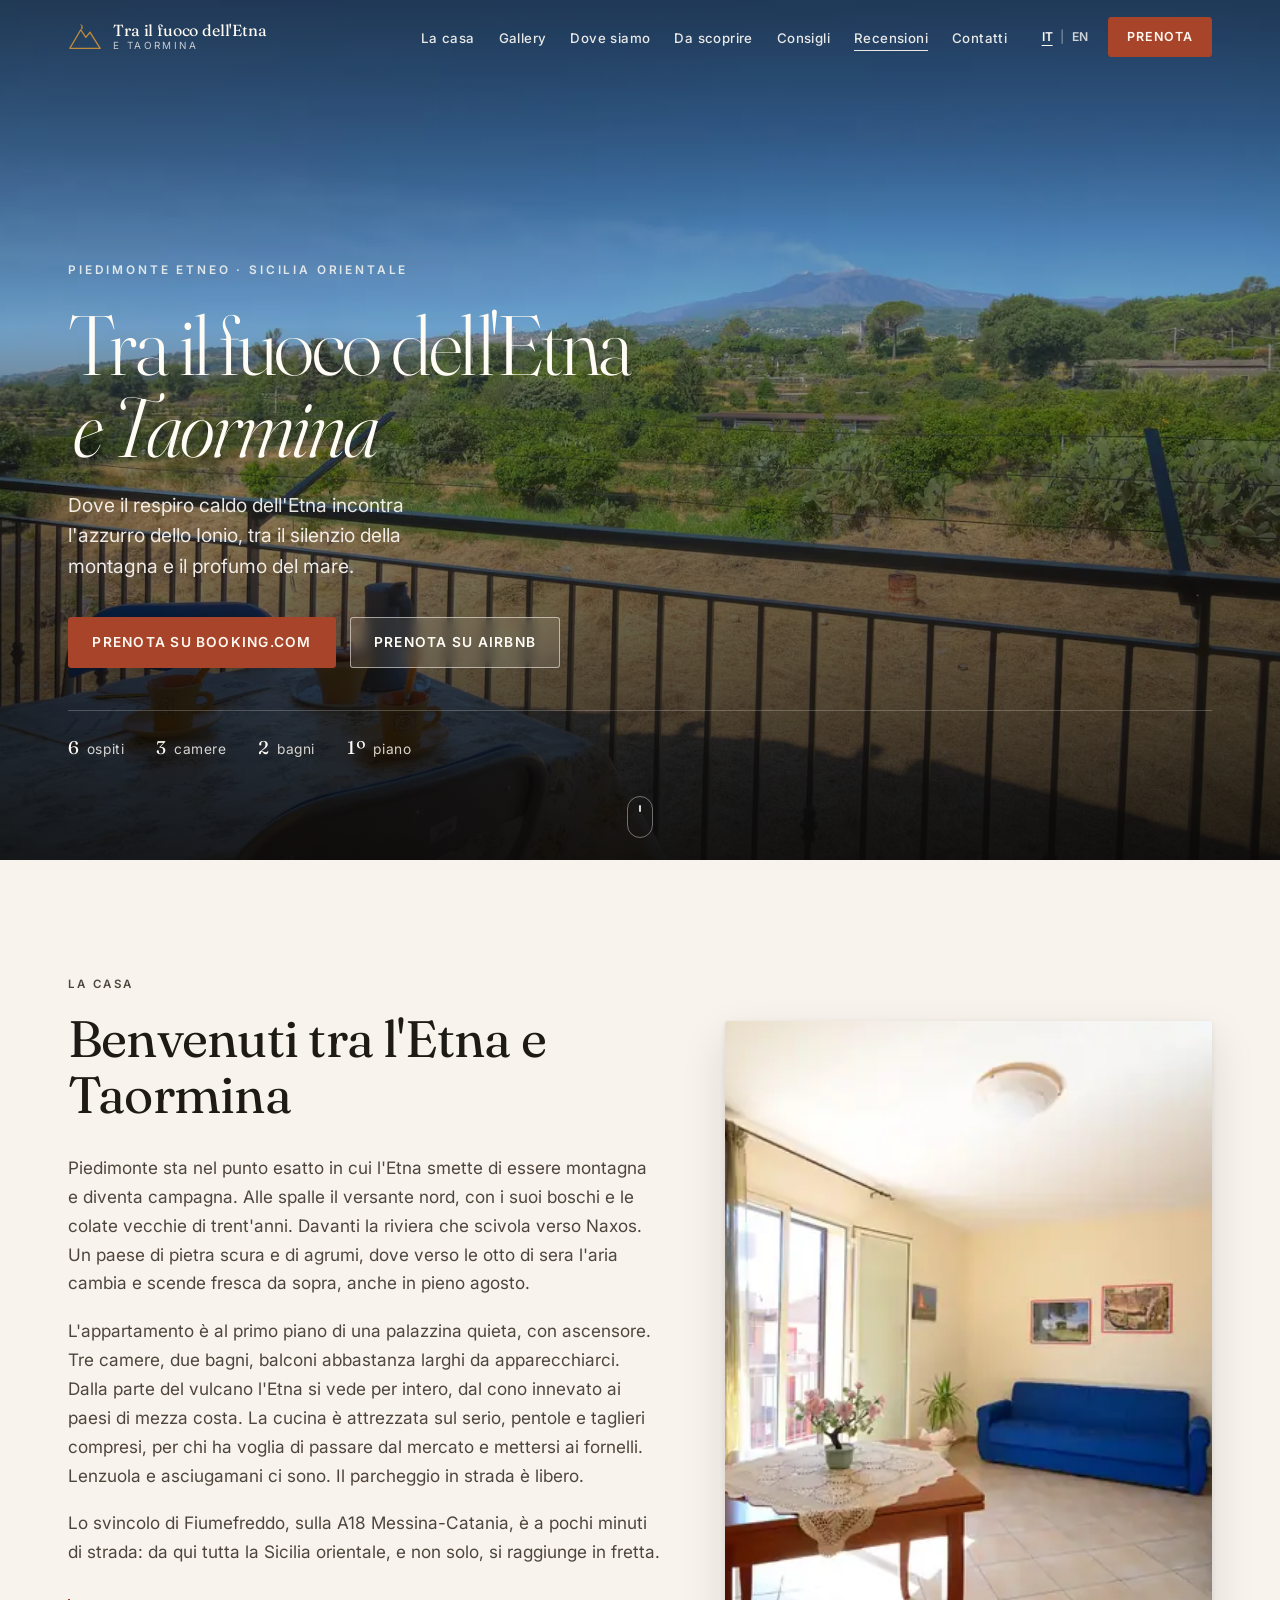
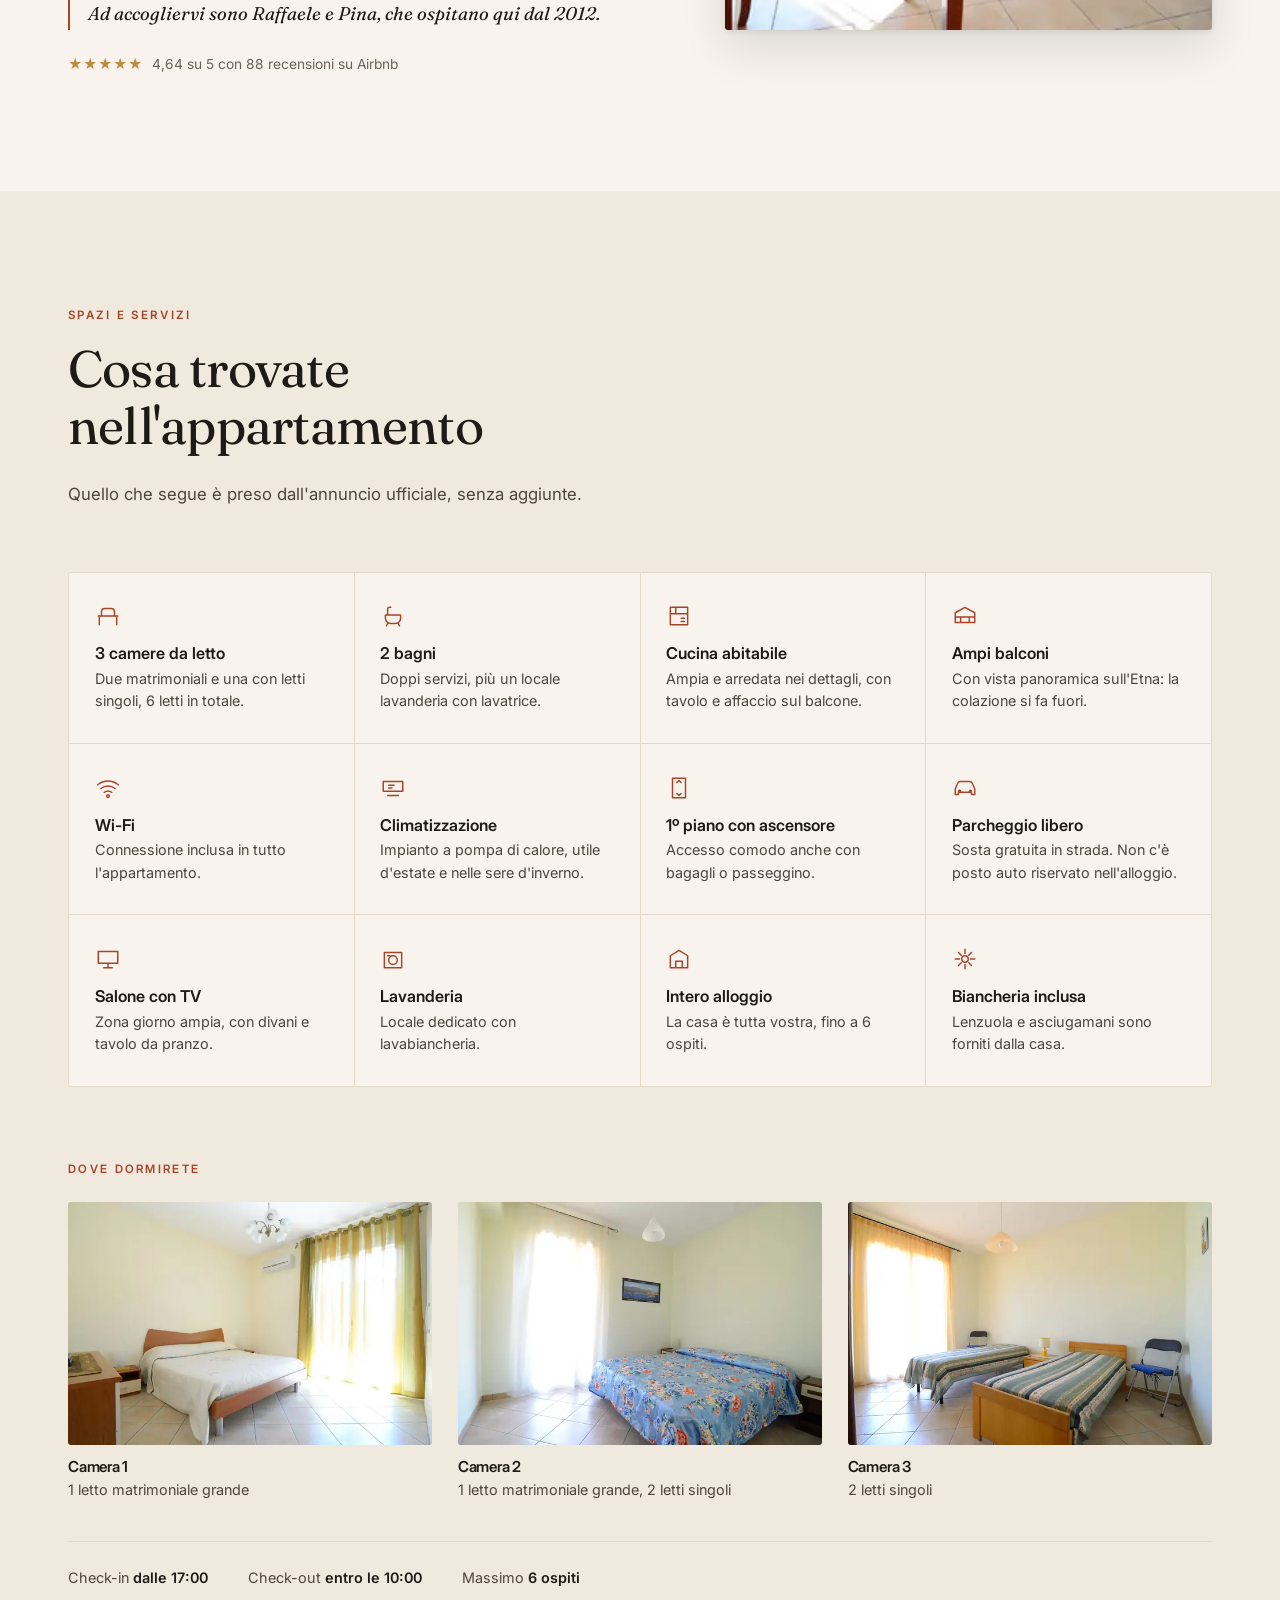
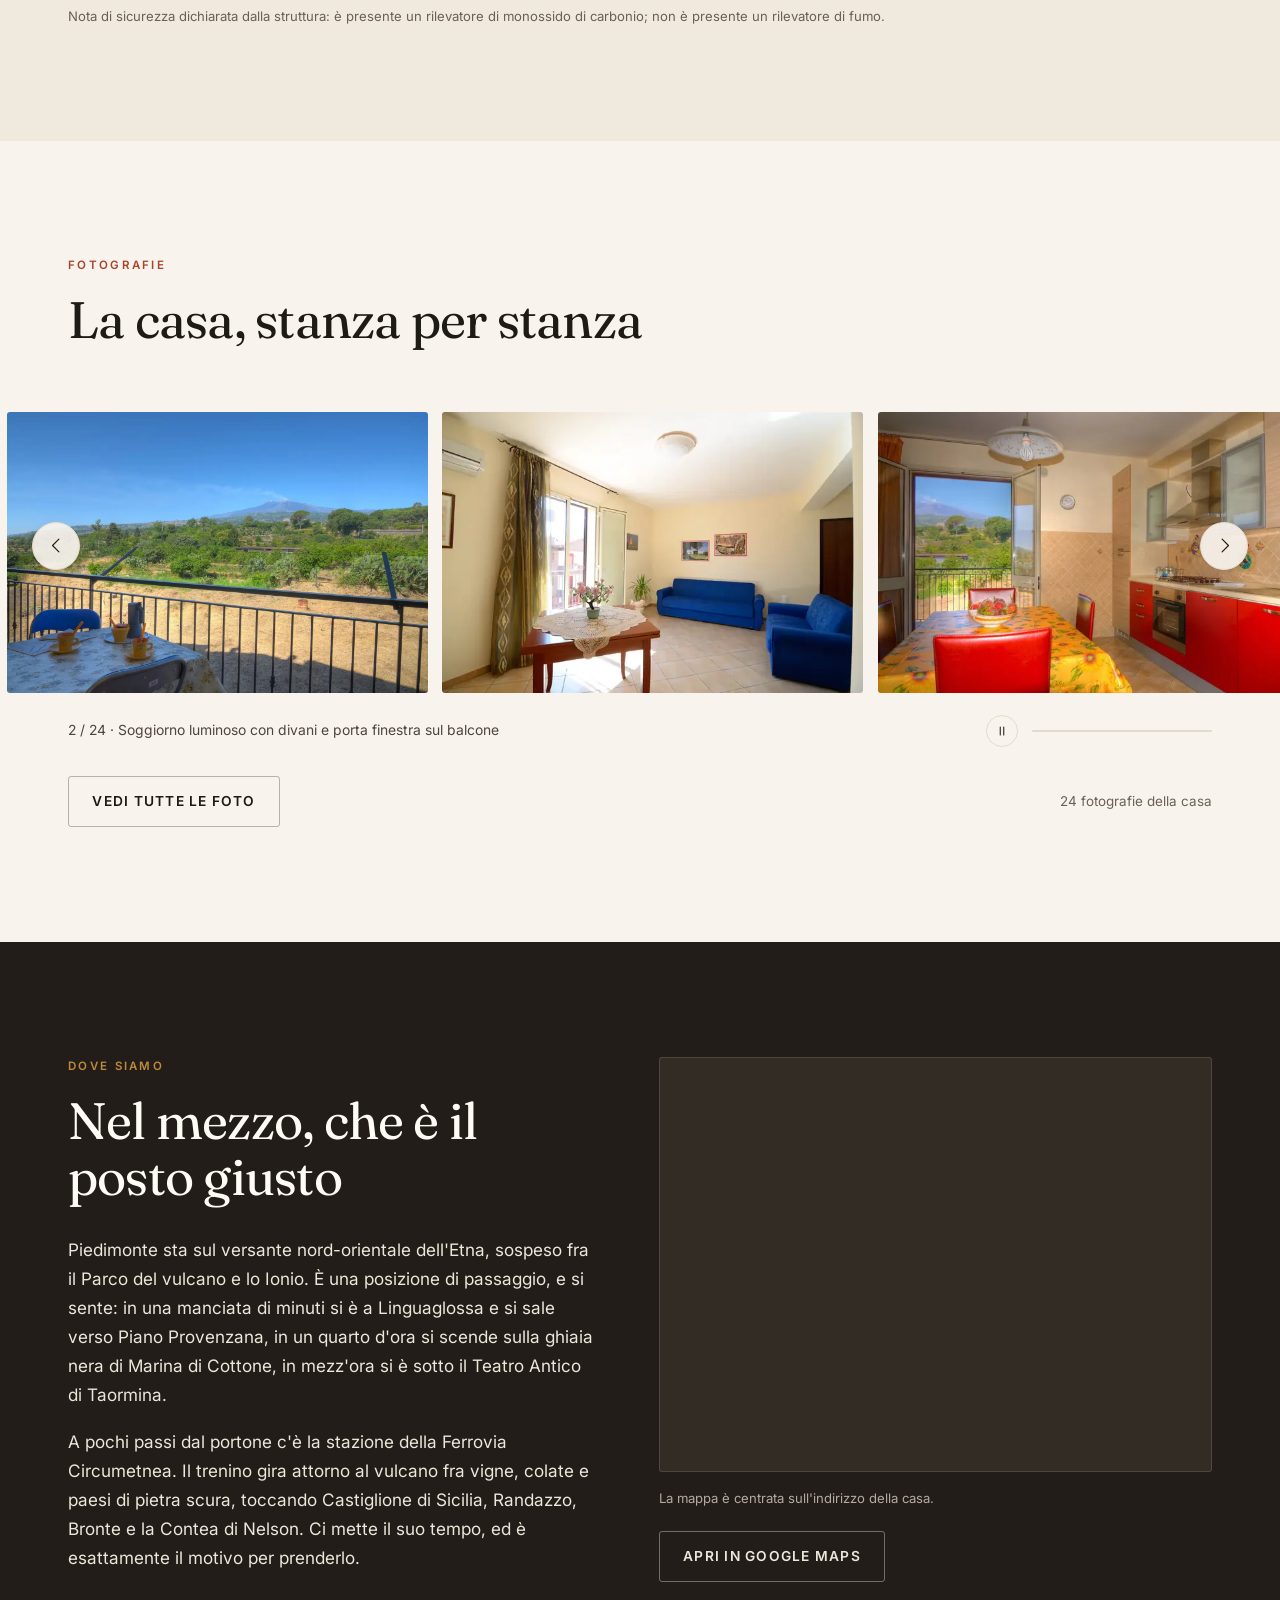
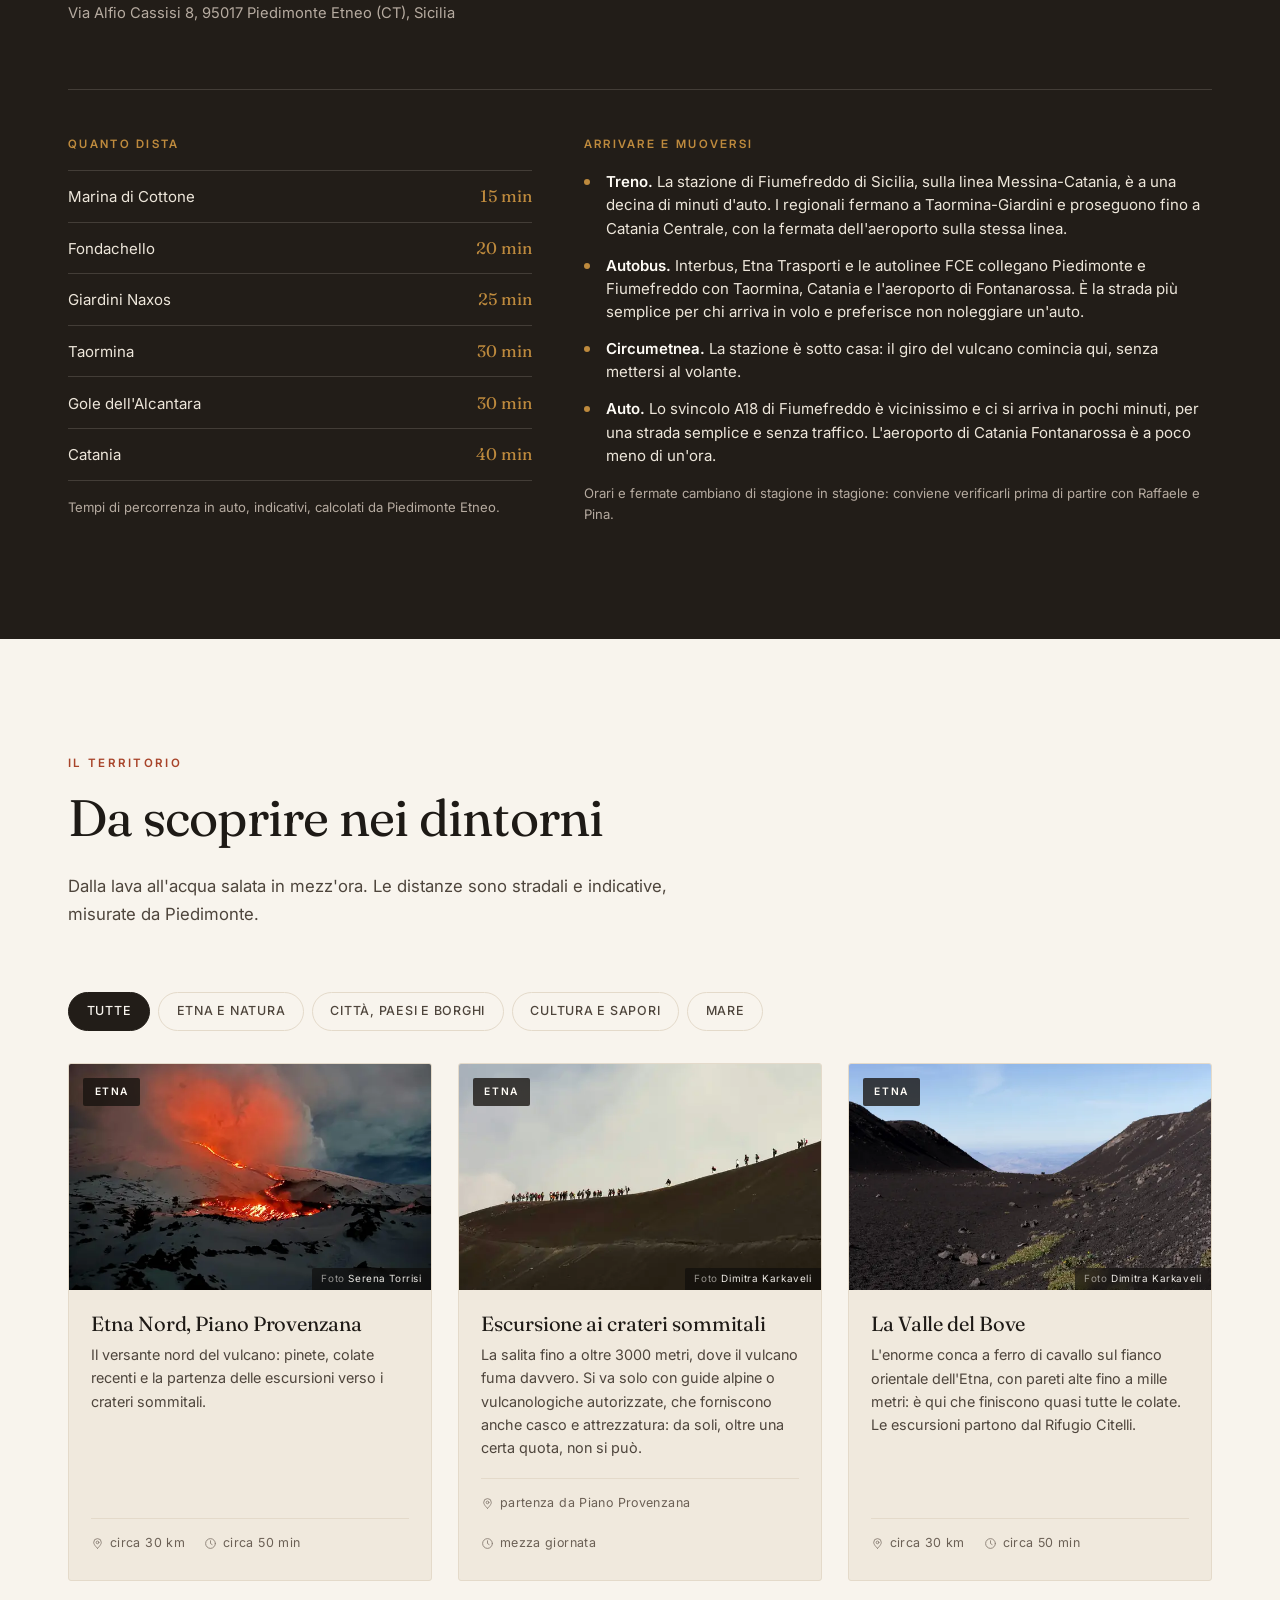
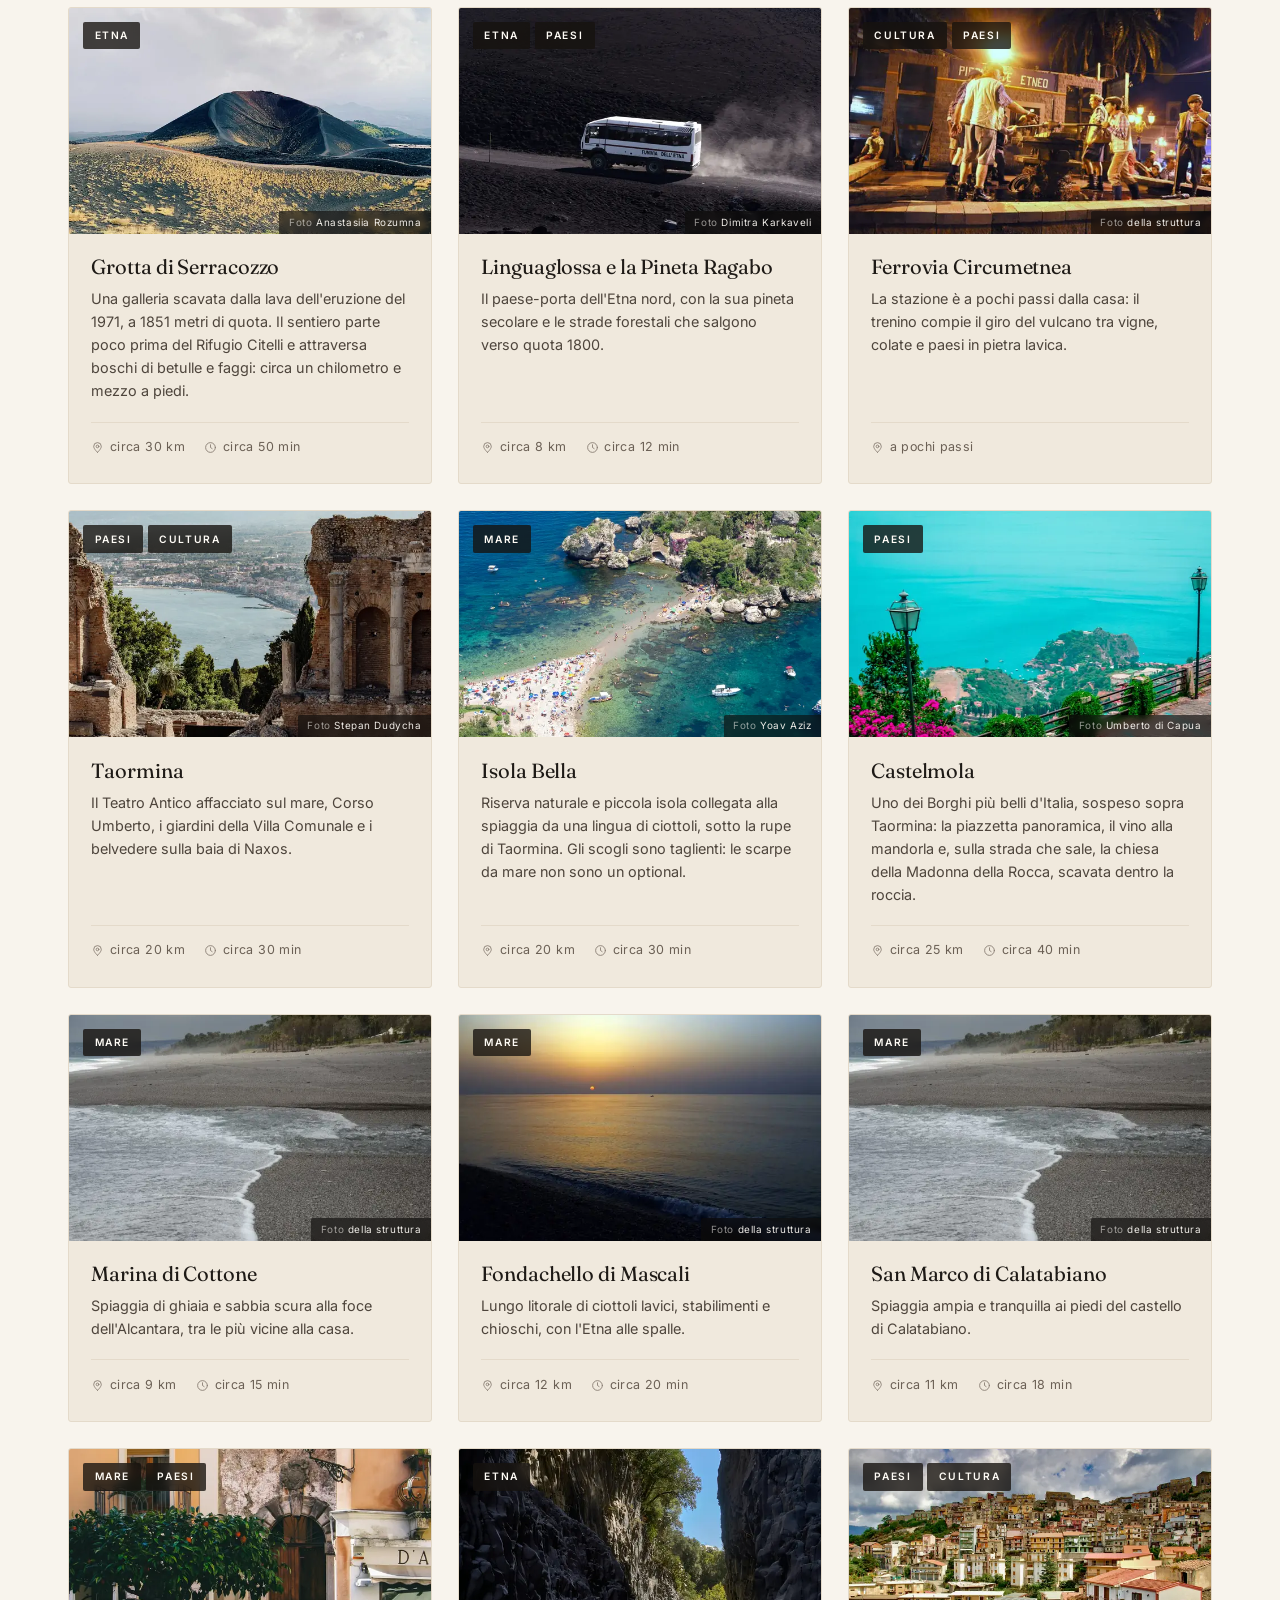
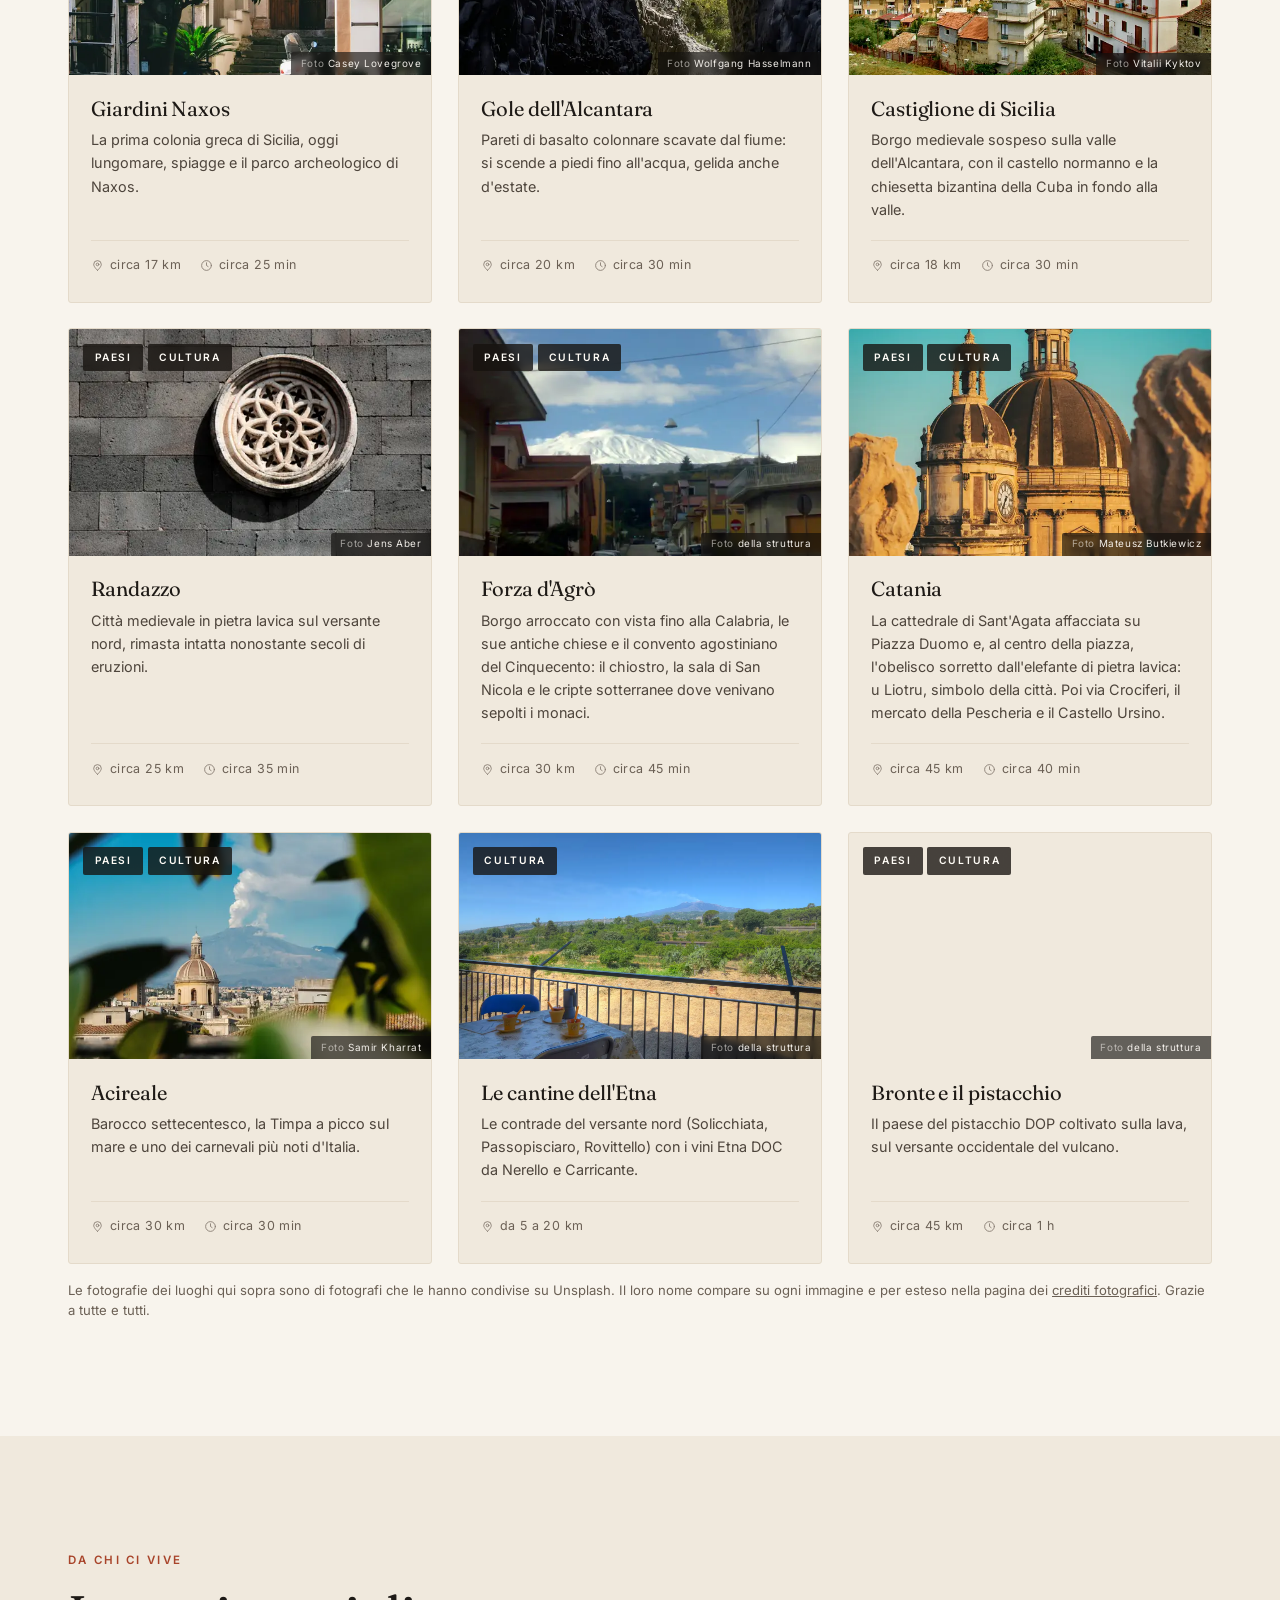
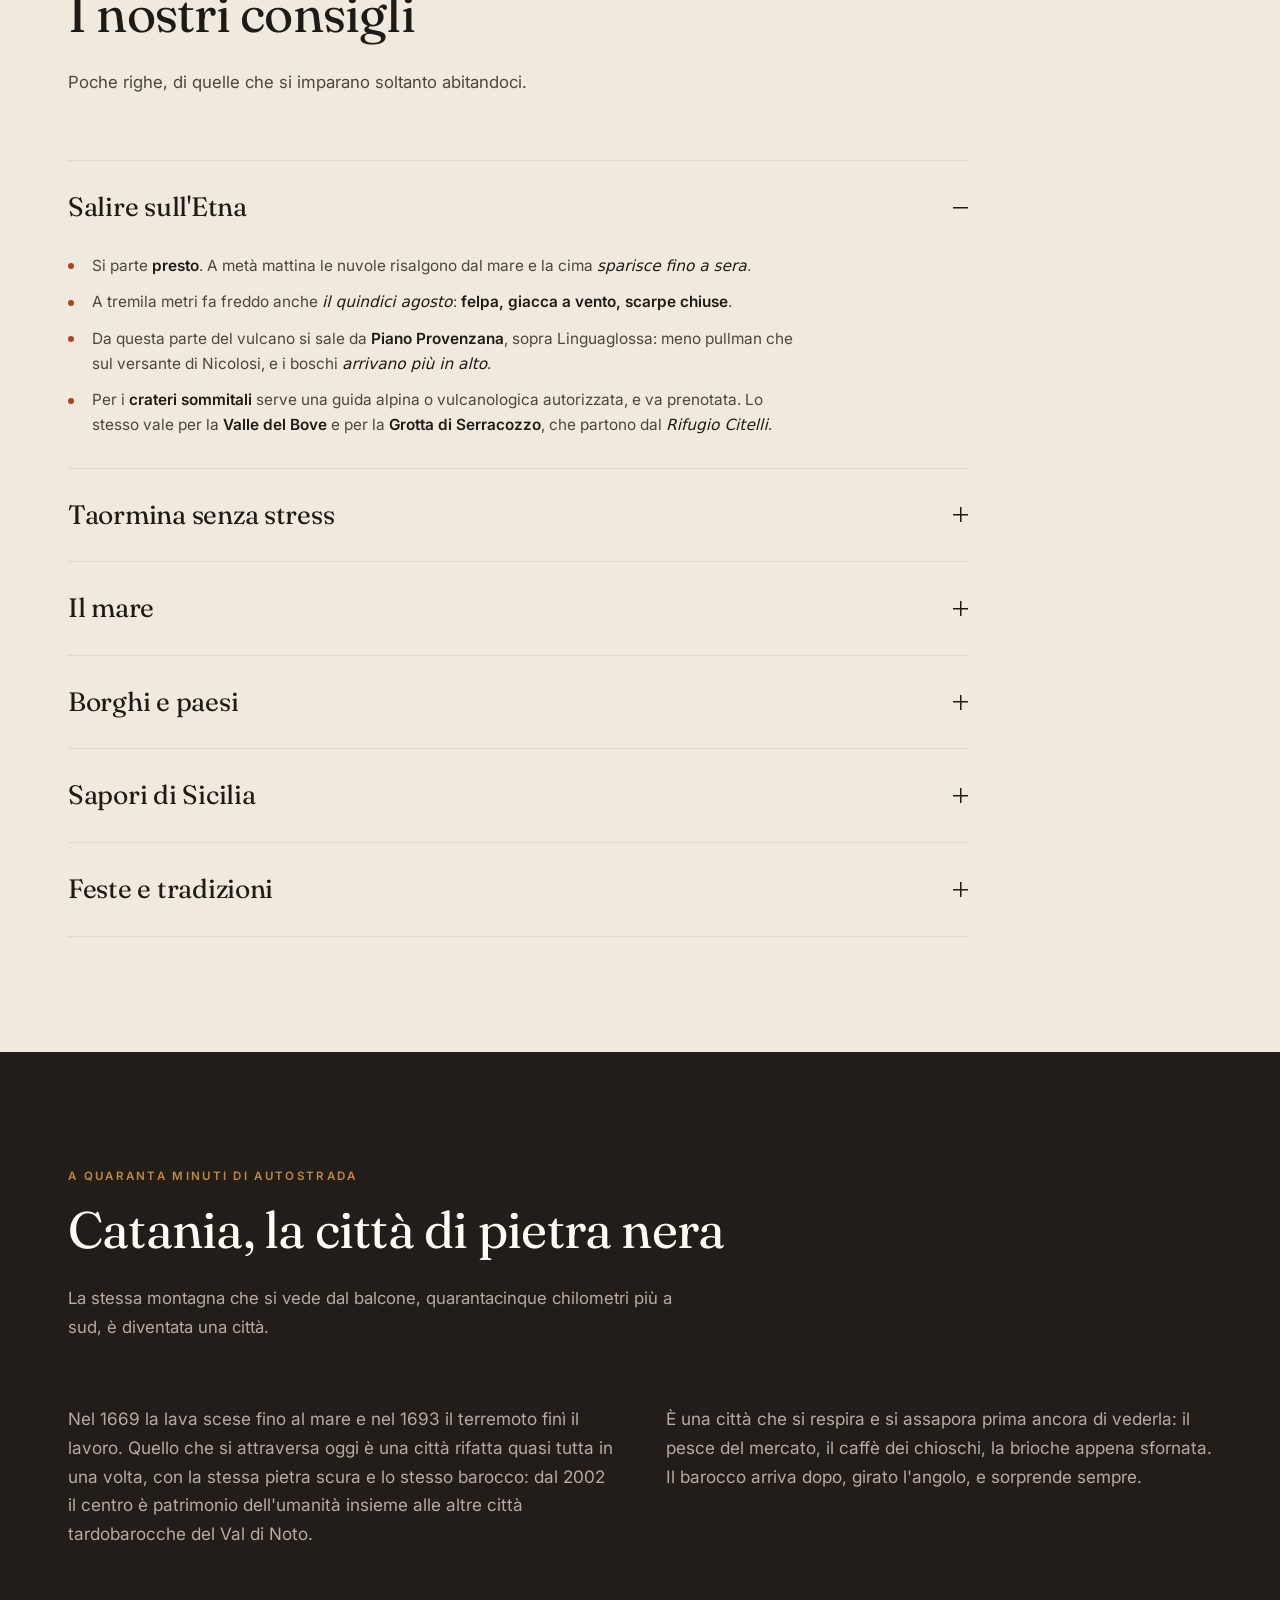
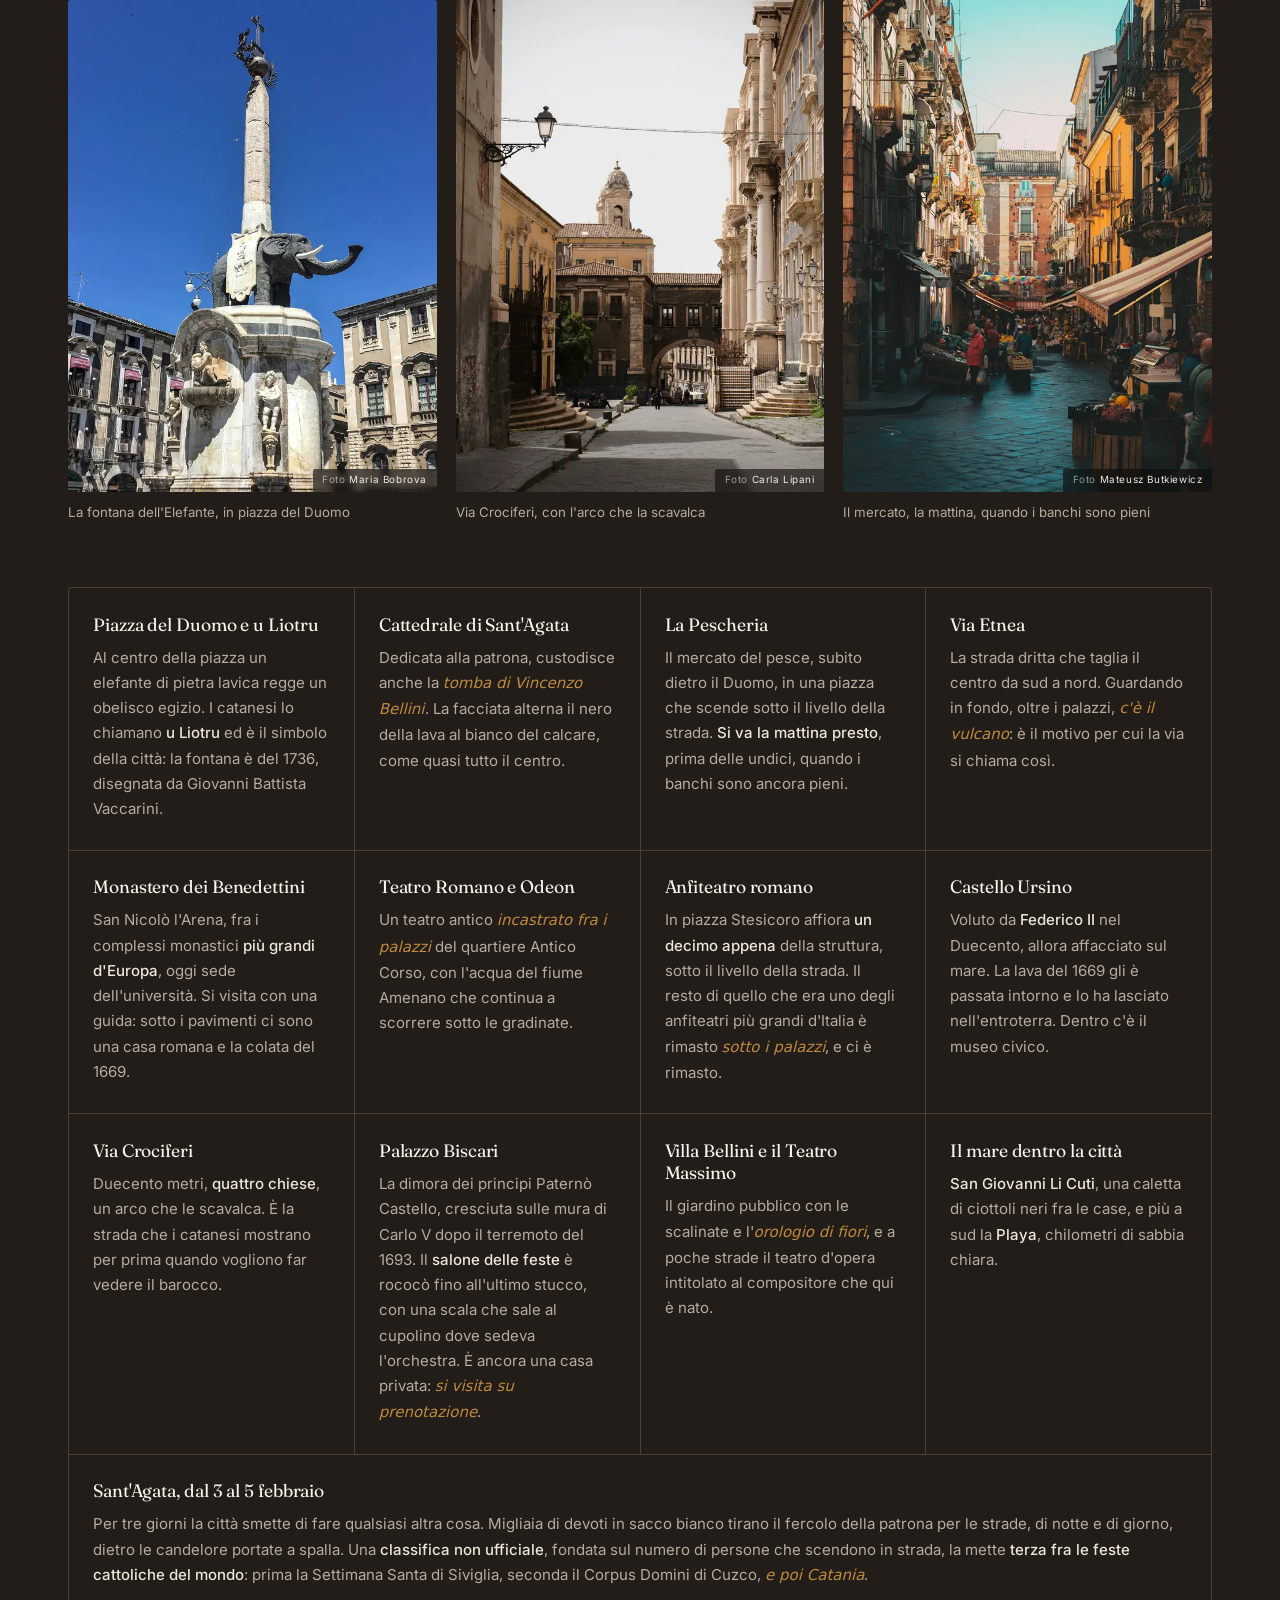
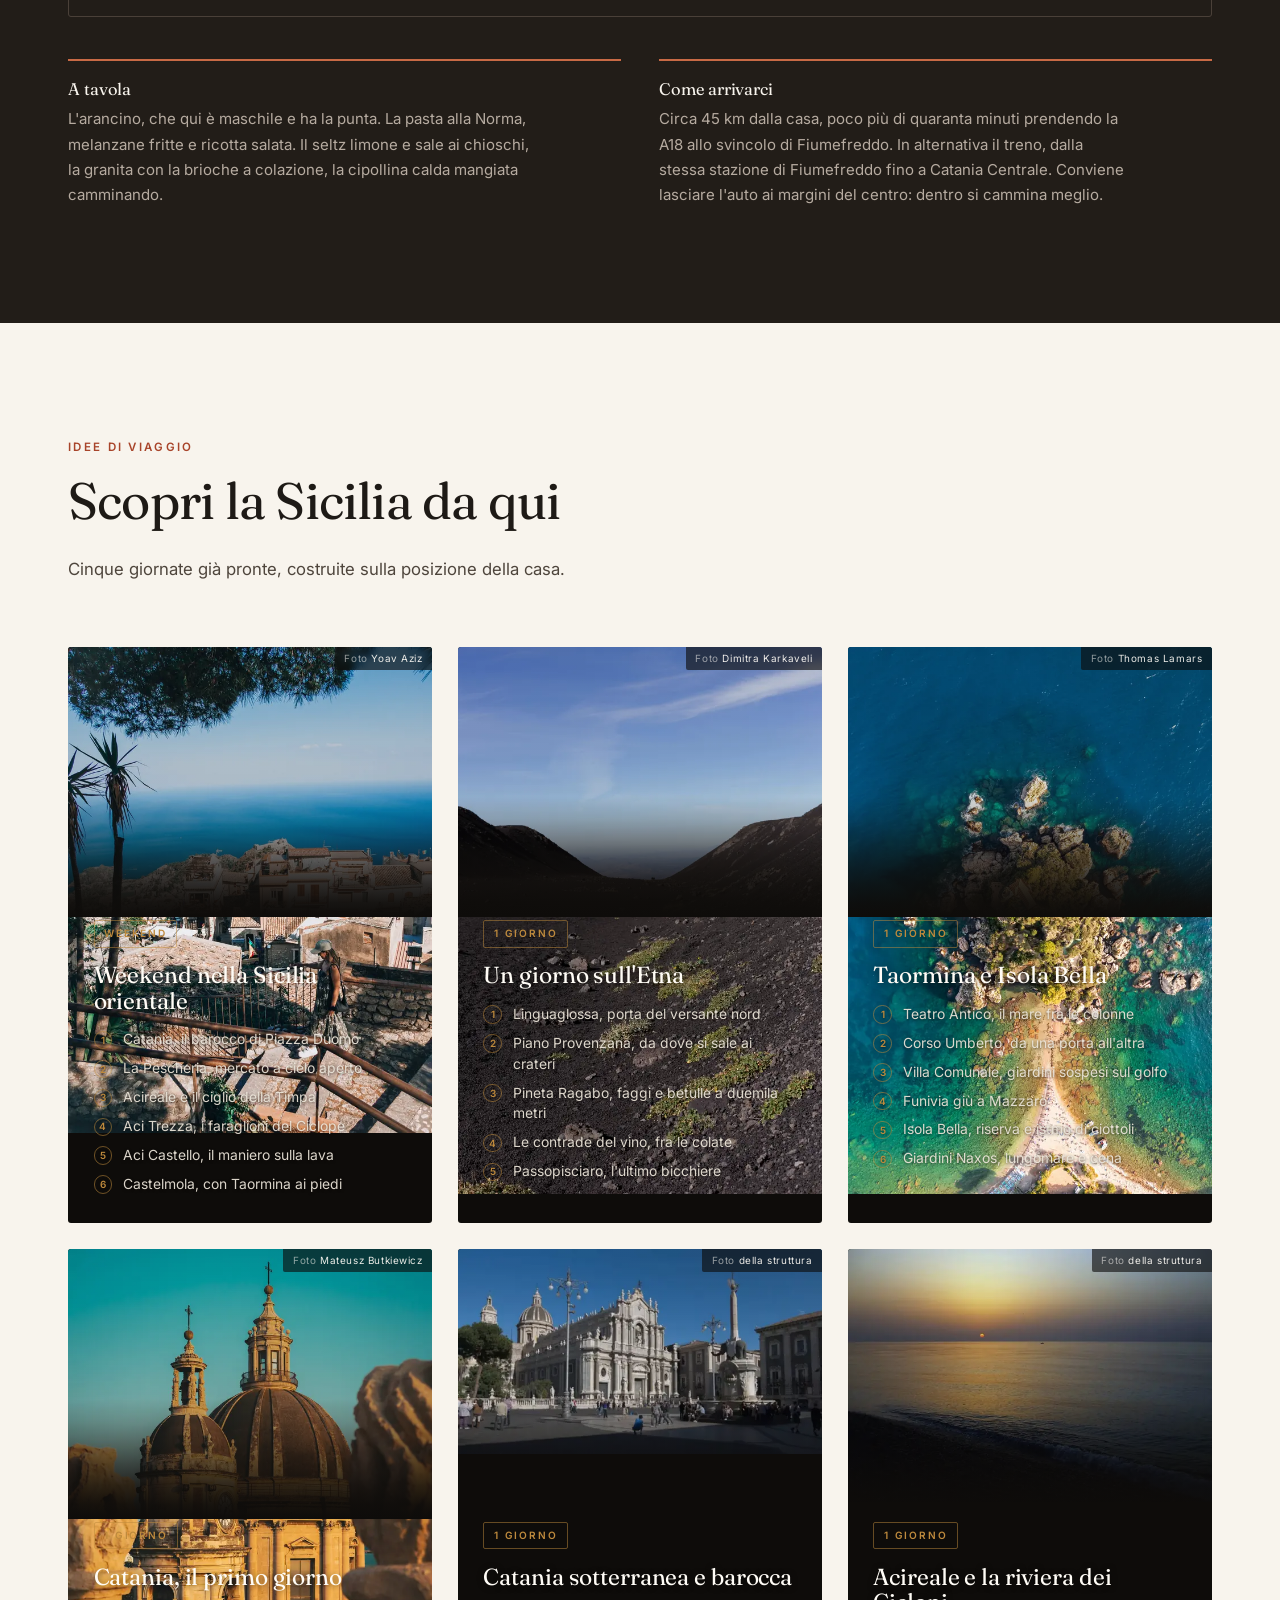
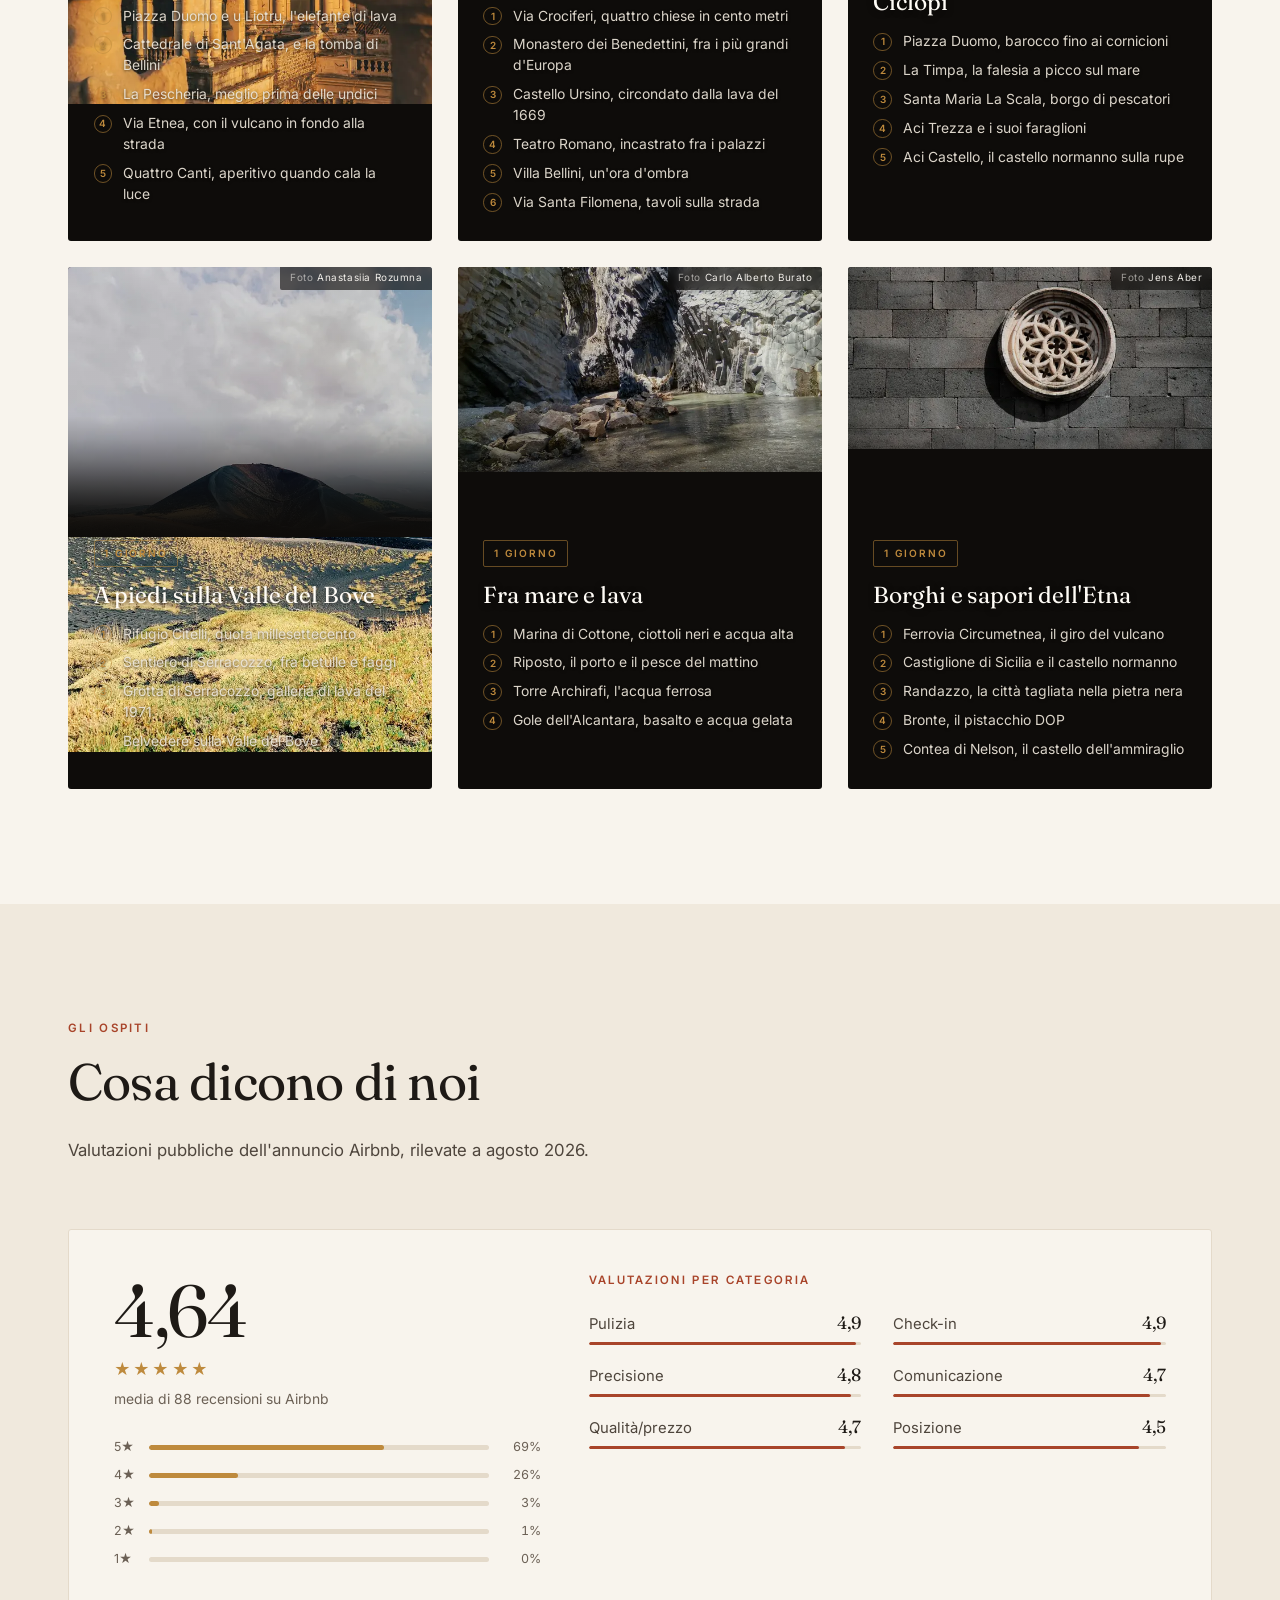
==== commit 626b2f14: "Sezione Catania, carosello continuo, itinerari uniformi, privacy unificata" ====
--- a/index.html
+++ b/index.html
@@ -635,9 +635,9 @@
         patrimonio dell'umanità insieme alle altre città tardobarocche del Val di Noto.
       </p>
       <p data-i18n="cat.p2">
-        È una città che si annusa prima di vederla: il pesce del mercato, il caffè
-        dei chioschi, la brioche appena sfornata. Il barocco arriva dopo, girato
-        l'angolo, e sorprende sempre.
+        È una città che si respira e si assapora prima ancora di vederla: il pesce
+        del mercato, il caffè dei chioschi, la brioche appena sfornata. Il barocco
+        arriva dopo, girato l'angolo, e sorprende sempre.
       </p>
     </div>
 
--- a/css/style.css
+++ b/css/style.css
@@ -345,6 +345,10 @@
 
 .section-head{max-width:60ch;margin-bottom:clamp(2.5rem,5vw,4rem)}
 .section-head h2{margin-bottom:.5em}
+/* L'ultima riga dell'intestazione non aggiunge il proprio margine a quello
+   della testata: altrimenti fra la frase di apertura e il primo paragrafo
+   restava un buco di quasi cento pixel. */
+.section-head > :last-child{margin-bottom:0}
 .section-lead{color:var(--testo-soft);font-size:1.05rem;max-width:56ch}
 .section-dark .section-lead{color:var(--su-scuro-soft)}
 
@@ -726,13 +730,18 @@
 /* Il testo corre su due colonne quando c'è spazio: due paragrafi larghi
    lasciavano mezza fascia vuota. Le fotografie stanno sotto, in fila. */
 .cat-testo{margin-bottom:clamp(2.2rem,4vw,3.2rem)}
+/* i paragrafi hanno già il loro margine di base: non se ne aggiunge un altro,
+   e l'ultimo lo perde del tutto per non lasciare un vuoto prima delle foto */
 .cat-testo p{color:var(--su-scuro-soft);max-width:62ch}
-.cat-testo p + p{margin-top:1.1em}
-
+.cat-testo p:last-child{margin-bottom:0}
+
+/* Sul telefono una fotografia per riga, larga quanto lo schermo: tre in fila
+   sarebbero francobolli, due lascerebbero una casella vuota. */
 .cat-photos{
   display:grid;gap:1.2rem;margin-bottom:clamp(2.6rem,5vw,4rem);
-  grid-template-columns:repeat(auto-fit,minmax(min(220px,100%),1fr));
-}
+  grid-template-columns:1fr;
+}
+@media (min-width:640px){.cat-photos{grid-template-columns:repeat(3,1fr)}}
 .cat-ph{margin:0}
 .cat-ph-img{position:relative;border-radius:var(--r-md);overflow:hidden;background:var(--lava-700)}
 .cat-ph img{display:block;width:100%;aspect-ratio:3/4;object-fit:cover}
@@ -744,12 +753,12 @@
   grid-template-columns:repeat(auto-fill,minmax(min(280px,100%),1fr));
 }
 .cat-card{background:var(--lava-800);padding:1.6rem 1.5rem 1.75rem}
-@media (min-width:860px){.cat-card-wide{grid-column:span 2}}
+.cat-card-wide{grid-column:1 / -1}
 .cat-card h3{
   font-family:var(--font-display);font-weight:400;font-size:1.12rem;
   color:var(--calce);margin-bottom:.55rem;line-height:1.25;
 }
-.cat-card p{color:var(--su-scuro-soft);font-size:.94rem;line-height:1.68}
+.cat-card p{color:var(--su-scuro-soft);font-size:.94rem;line-height:1.68;margin:0}
 .cat-card b{color:var(--su-scuro);font-weight:500}
 .cat-card i{color:var(--ocra);font-style:italic}
 
@@ -759,15 +768,14 @@
   font-family:var(--font-display);font-weight:400;font-size:1.05rem;
   color:var(--calce);margin-bottom:.5rem;
 }
-.cat-note-b p{color:var(--su-scuro-soft);font-size:.94rem;line-height:1.68;max-width:52ch}
+.cat-note-b p{color:var(--su-scuro-soft);font-size:.94rem;line-height:1.68;max-width:52ch;margin:0}
 
 @media (min-width:760px){
   .cat-note{grid-template-columns:1fr 1fr;gap:2.4rem}
 }
 @media (min-width:900px){
   .cat-testo{display:grid;grid-template-columns:1fr 1fr;gap:clamp(2rem,4vw,3.5rem)}
-  .cat-testo p{max-width:none}
-  .cat-testo p + p{margin-top:0}
+  .cat-testo p{max-width:none;margin-bottom:0}
 }
 
 /* ═══════════════════════════════════════════════════════════ ITINERARI ══ */
@@ -778,31 +786,37 @@
    La sfumatura è agganciata al blocco di testo e misurata in pixel, non in
    percentuale: così comincia e finisce nello stesso punto su tutte. */
 .iti{
-  --iti-foto:170px;      /* fotografia in chiaro */
-  --iti-sfuma:88px;      /* passaggio dalla fotografia al nero */
+  --iti-foto:150px;      /* fotografia in chiaro */
+  --iti-sfuma:120px;     /* passaggio dalla fotografia al nero */
   position:relative;border-radius:var(--r-md);overflow:hidden;
   background:#0E0C0A;color:var(--su-scuro);
   display:flex;flex-direction:column;min-height:440px;
-  padding-top:var(--iti-foto);
+  padding-top:calc(var(--iti-foto) + var(--iti-sfuma));
   isolation:isolate;
 }
-/* La fotografia occupa solo la fascia alta più la sfumatura. Sotto è nero
-   pieno: così il ritaglio resta largo e mostra il soggetto invece di una
-   striscia verticale di cielo. */
+/* La fotografia occupa solo la fascia alta più la sfumatura, e la sfumatura
+   sta sopra la fotografia, non sotto il testo: è quindi la stessa identica
+   rampa su tutte le schede, misurata in pixel a partire dal bordo superiore.
+   Il velo iniziale, leggero e costante, smorza le fotografie più chiare e
+   fa cominciare tutte le rampe dallo stesso punto di partenza. */
 .iti-media{
   position:absolute;left:0;right:0;top:0;z-index:-2;
   height:calc(var(--iti-foto) + var(--iti-sfuma));
 }
 .iti-media img{width:100%;height:100%;object-fit:cover}
-.iti-body{
-  flex:1;
-  padding:var(--iti-sfuma) 1.6rem 1.8rem;
+.iti-media::after{
+  content:"";position:absolute;inset:0;
   background:linear-gradient(to bottom,
-    rgba(14,12,10,0)    0,
-    rgba(14,12,10,.42)  calc(var(--iti-sfuma) * .38),
-    rgba(14,12,10,.86)  calc(var(--iti-sfuma) * .72),
-    #0E0C0A             var(--iti-sfuma));
-}
+    rgba(14,12,10,.14) 0,
+    rgba(14,12,10,.14) var(--iti-foto),
+    rgba(14,12,10,.28) calc(var(--iti-foto) + var(--iti-sfuma) * .18),
+    rgba(14,12,10,.47) calc(var(--iti-foto) + var(--iti-sfuma) * .36),
+    rgba(14,12,10,.68) calc(var(--iti-foto) + var(--iti-sfuma) * .54),
+    rgba(14,12,10,.86) calc(var(--iti-foto) + var(--iti-sfuma) * .72),
+    rgba(14,12,10,.96) calc(var(--iti-foto) + var(--iti-sfuma) * .88),
+    #0E0C0A            100%);
+}
+.iti-body{flex:1;padding:0 1.6rem 1.8rem}
 .iti-badge{
   display:inline-block;font-size:.63rem;letter-spacing:.18em;text-transform:uppercase;
   font-weight:600;color:var(--ocra);border:1px solid rgba(190,138,61,.5);
@@ -815,7 +829,7 @@
   font-size:.87rem;line-height:1.5;color:rgba(237,230,218,.92);
   text-shadow:0 1px 3px rgba(11,9,7,.6);
 }
-@media (max-width:559px){.iti{--iti-foto:200px}}
+@media (max-width:559px){.iti{--iti-foto:190px}}
 .iti li::before{
   content:counter(step);position:absolute;left:0;top:0;
   width:1.15rem;height:1.15rem;border-radius:50%;
